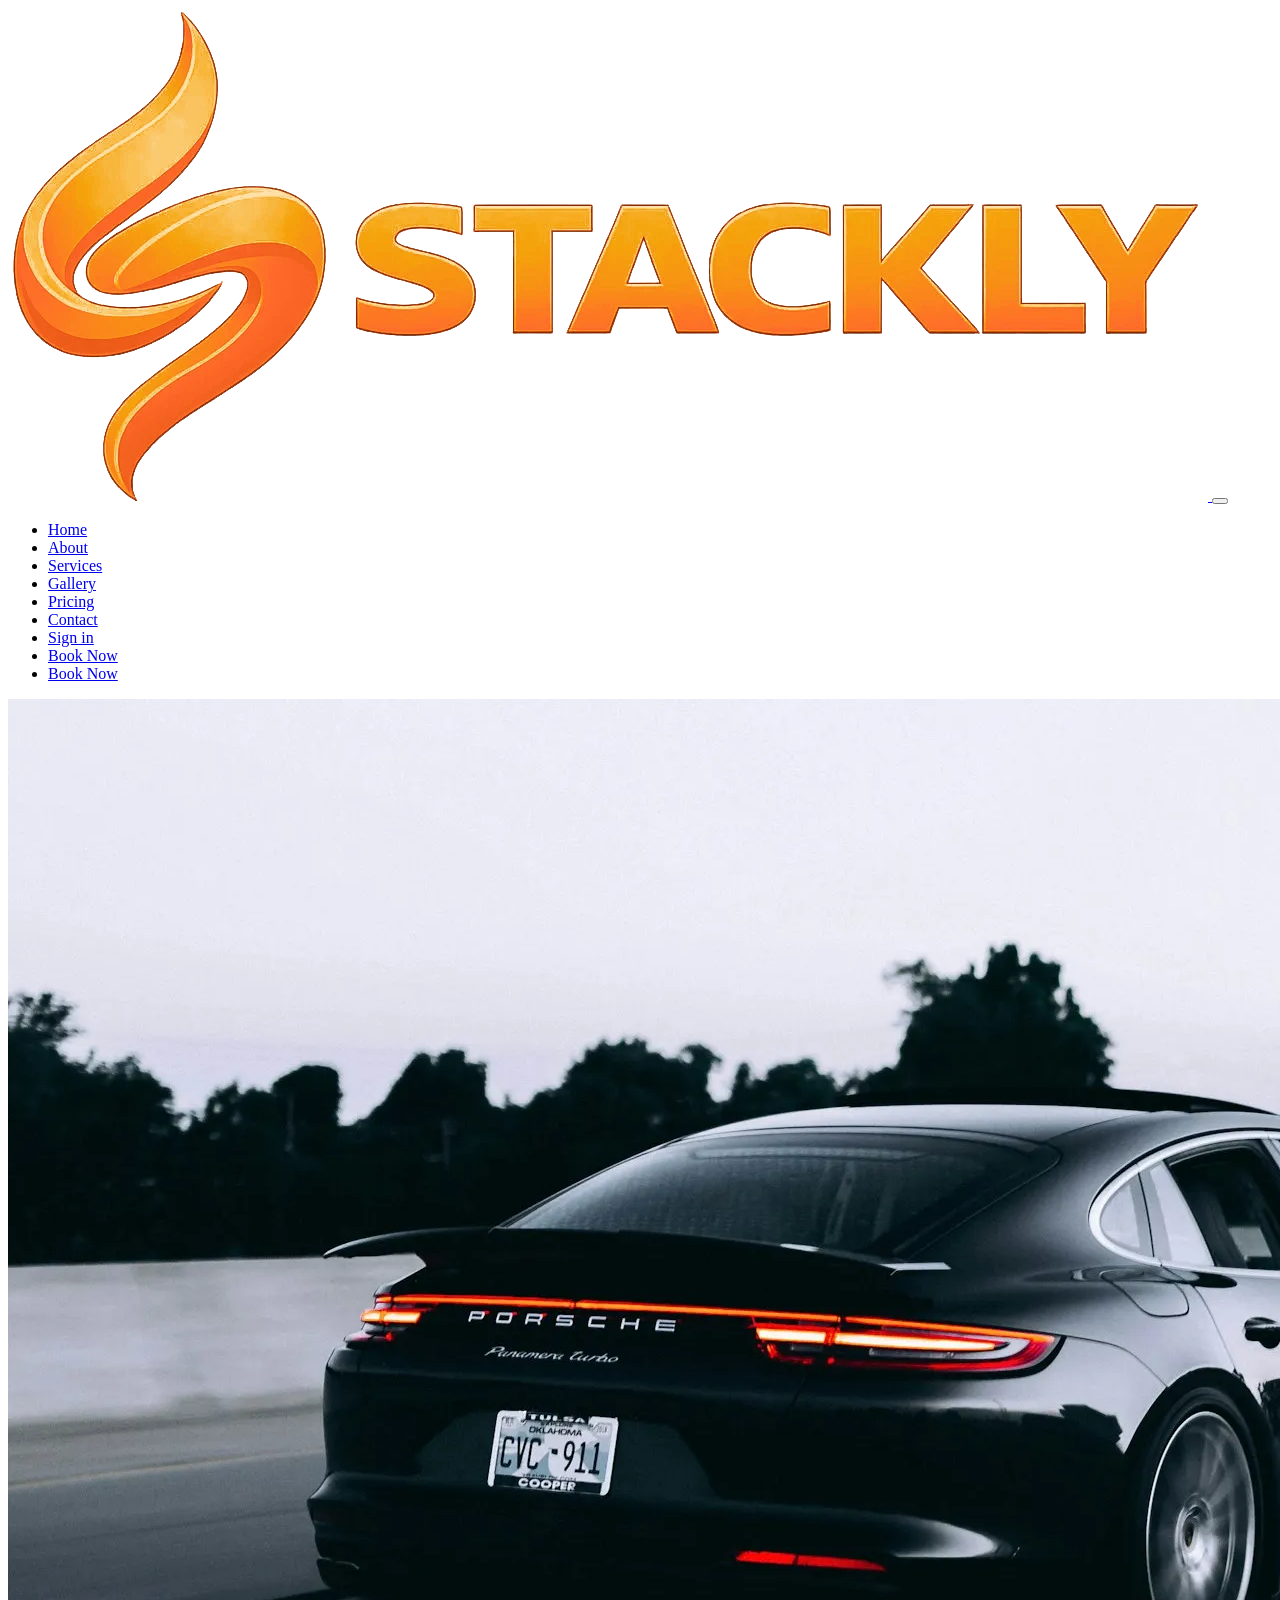
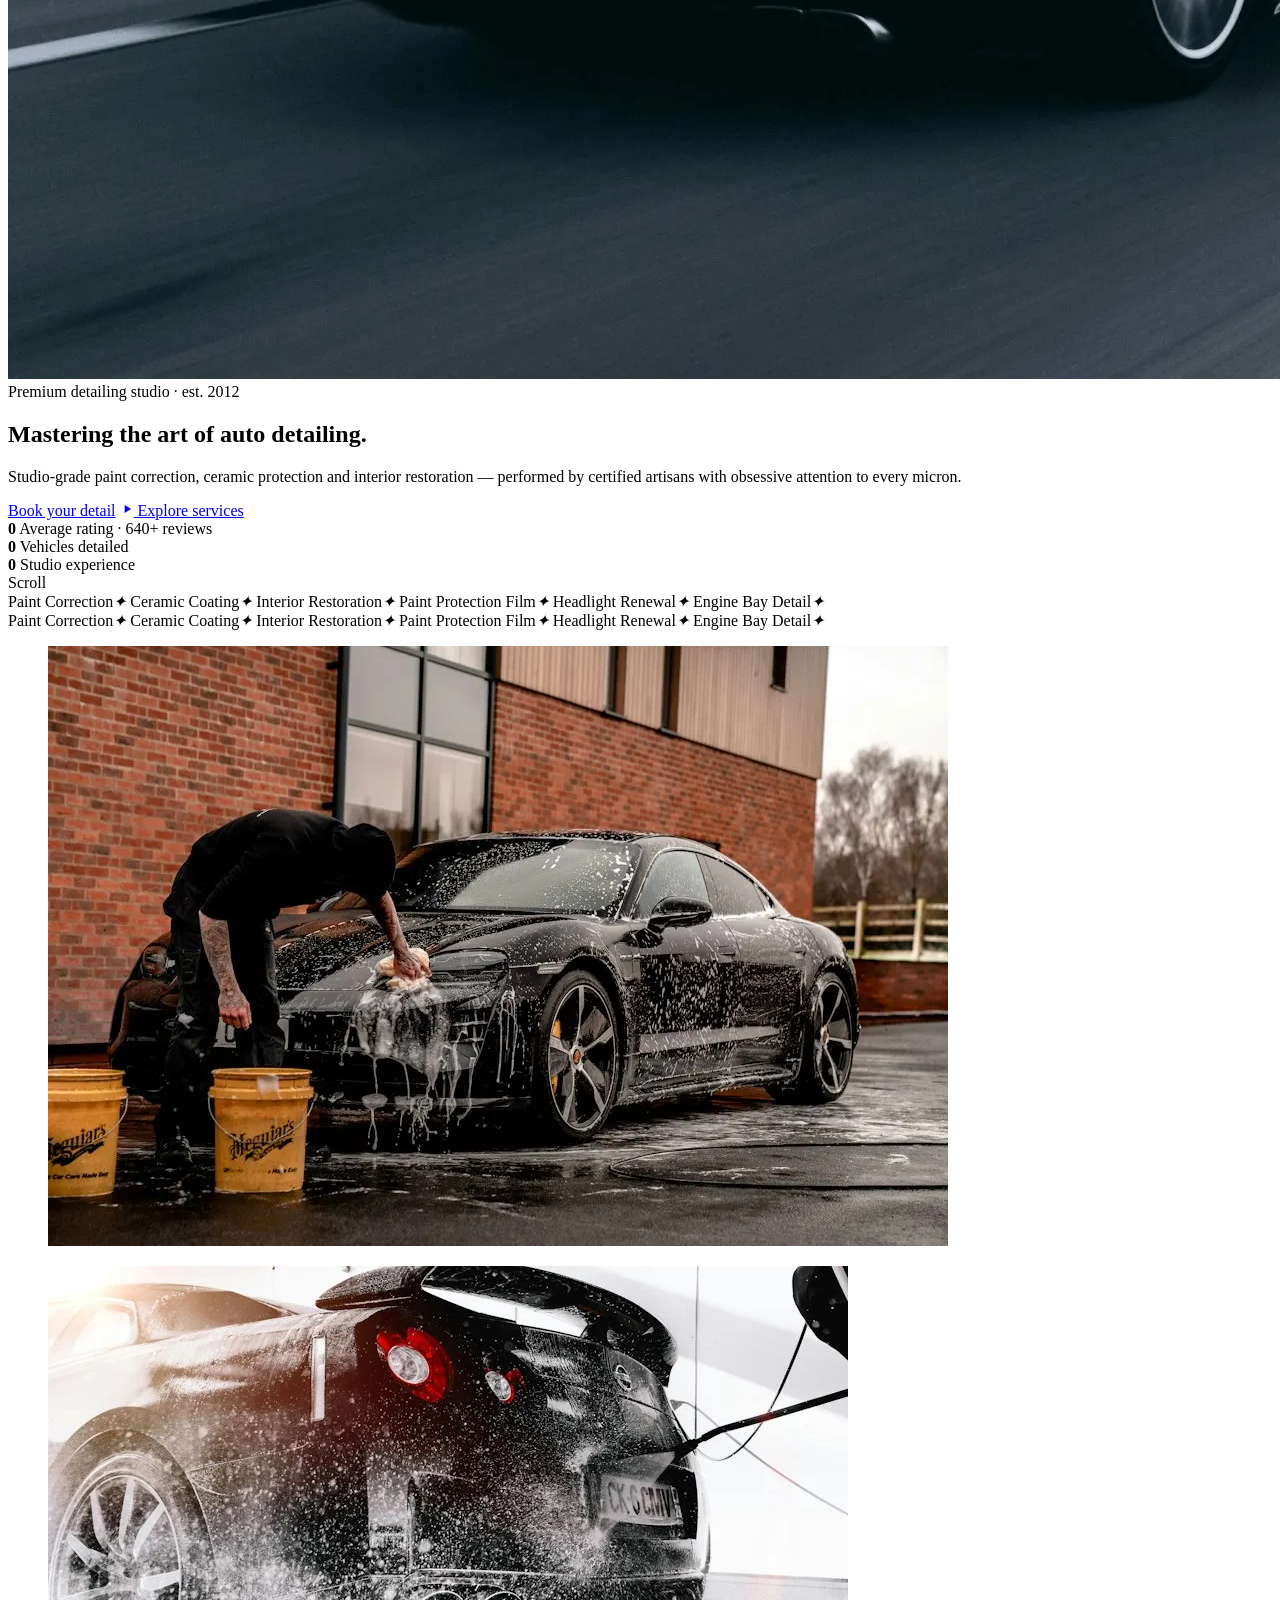
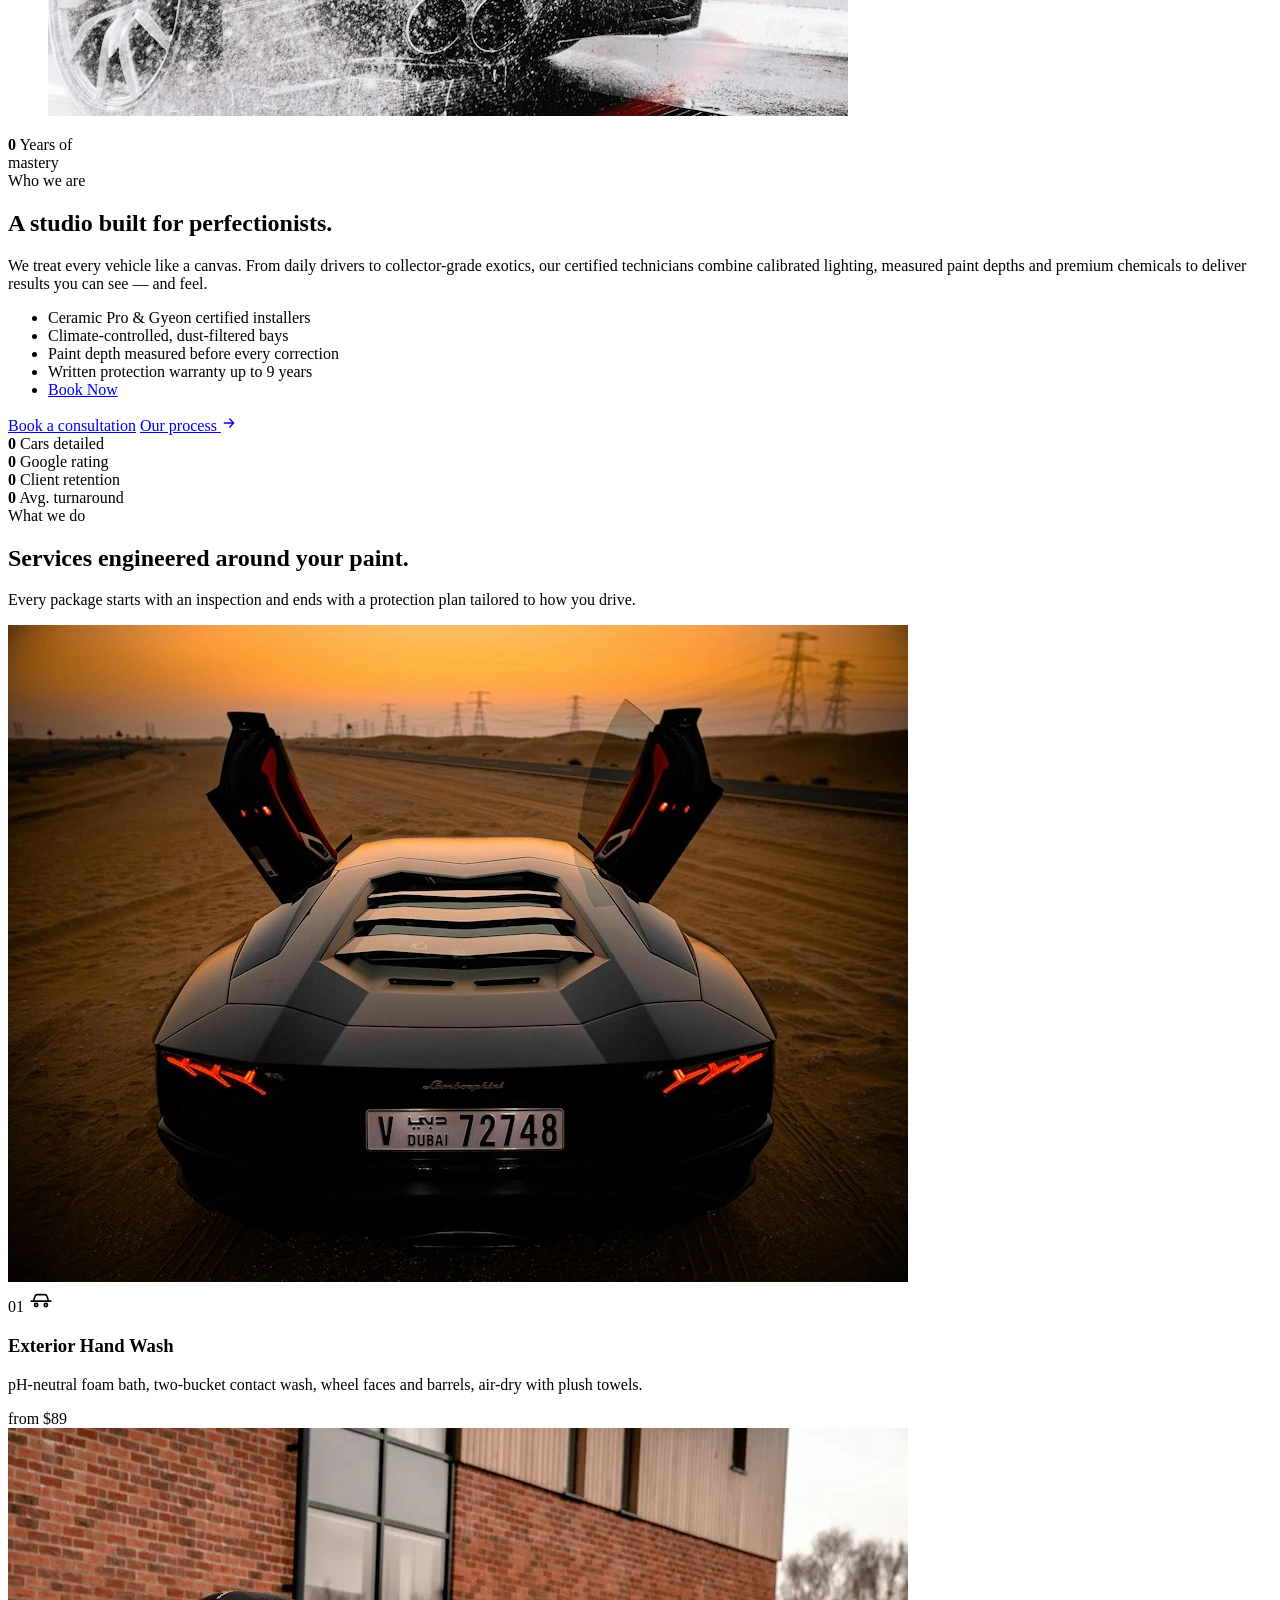
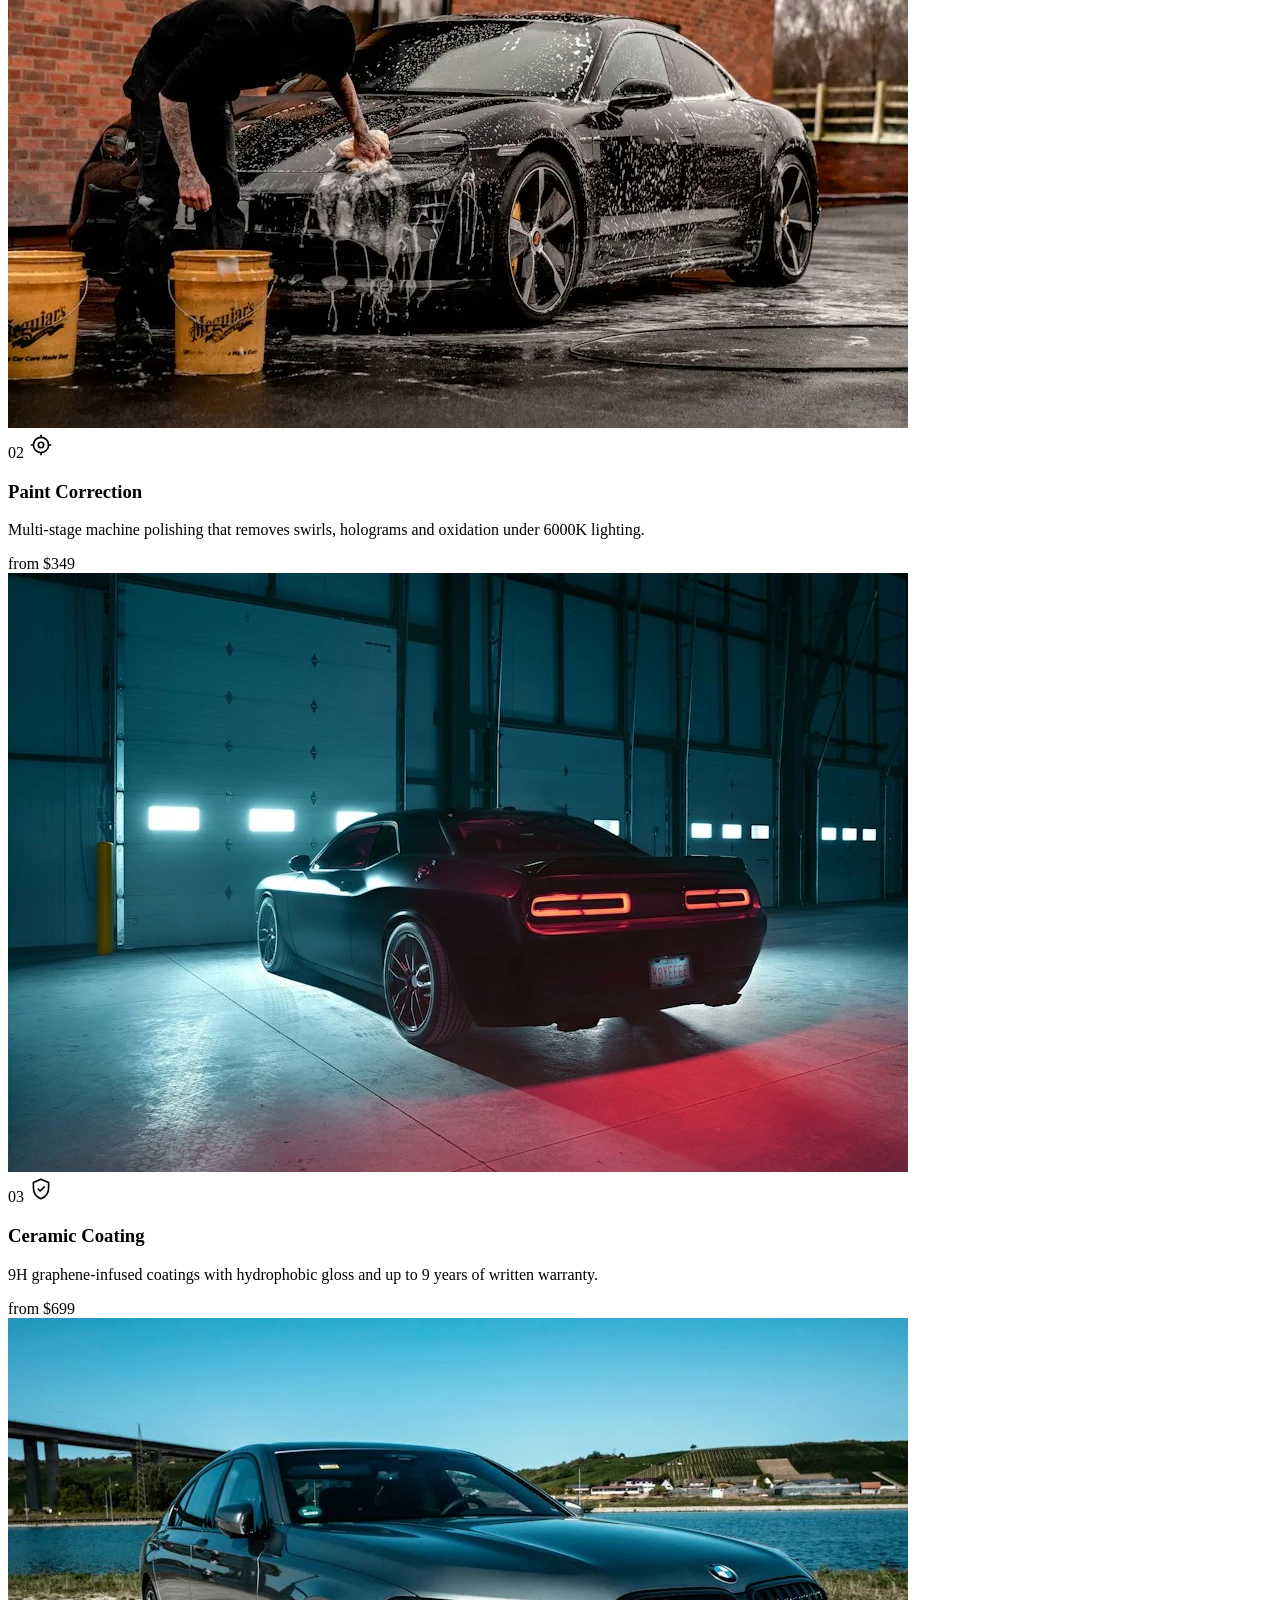
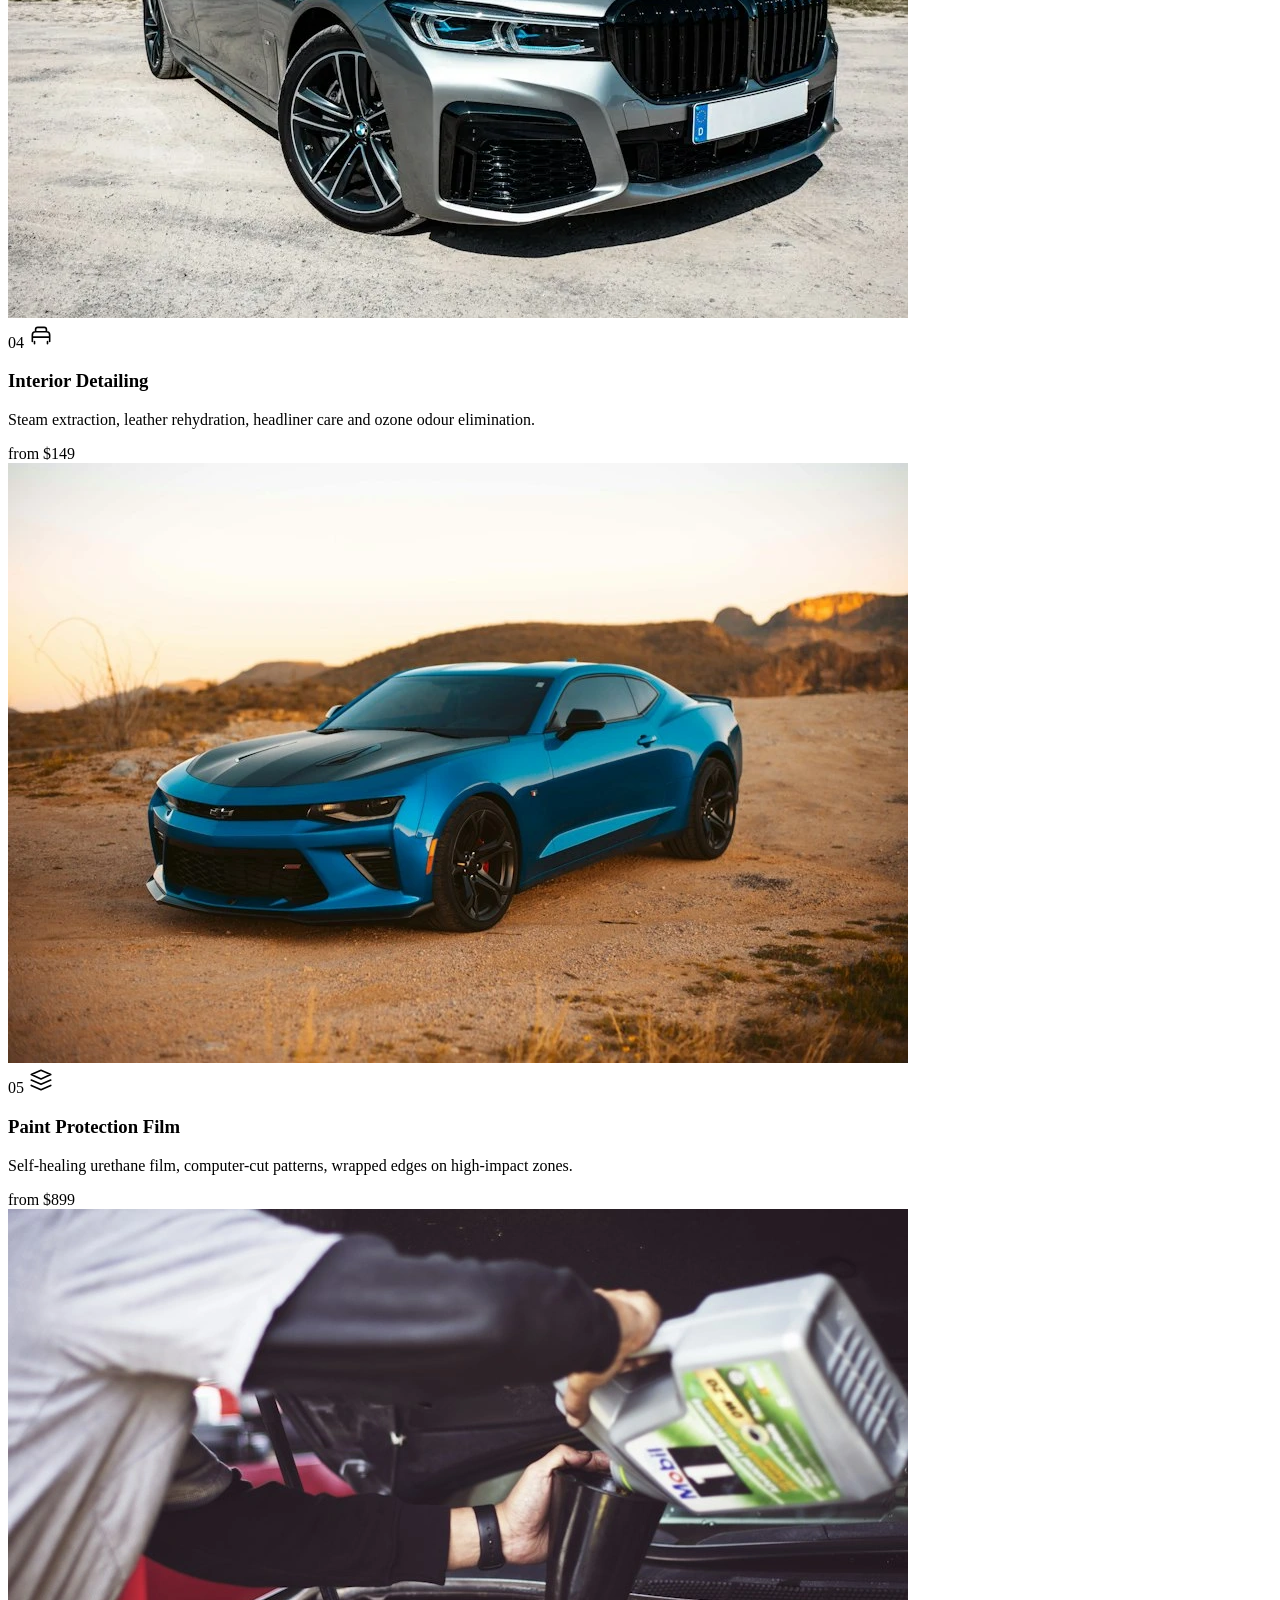
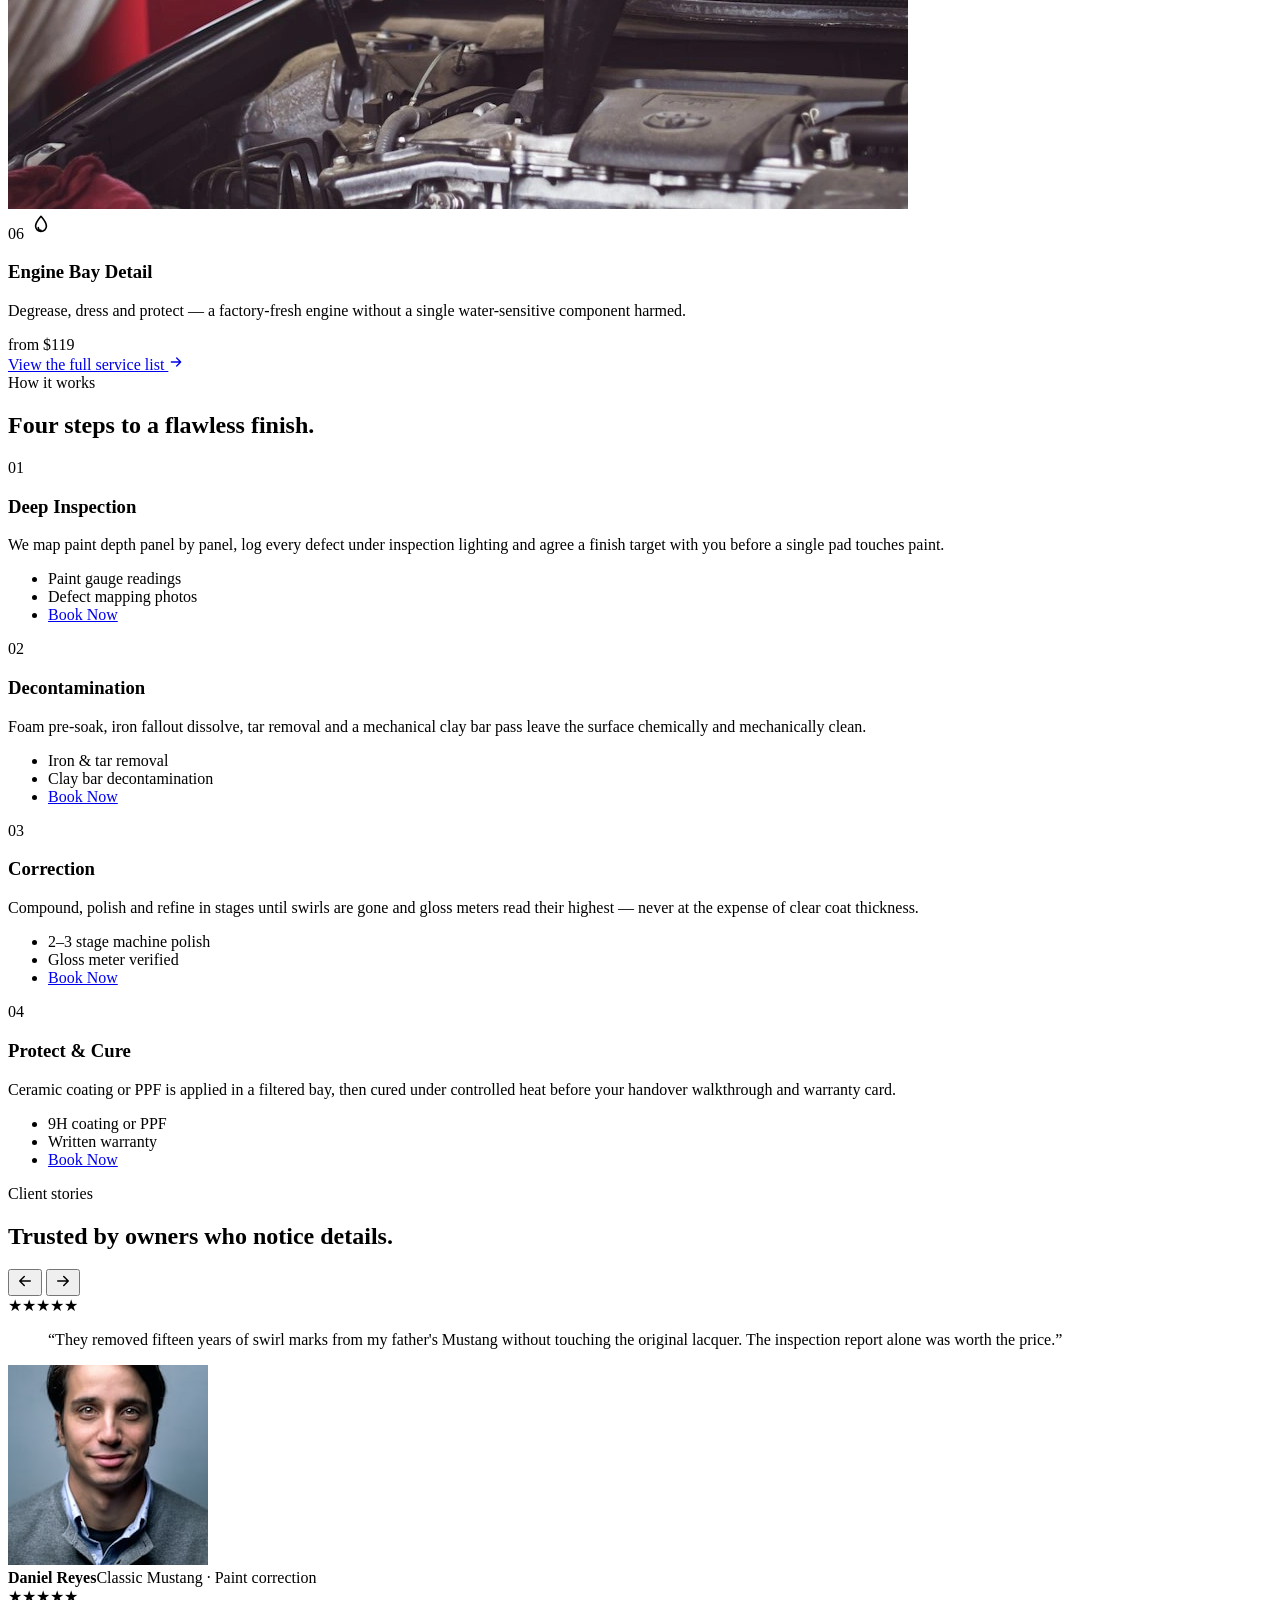
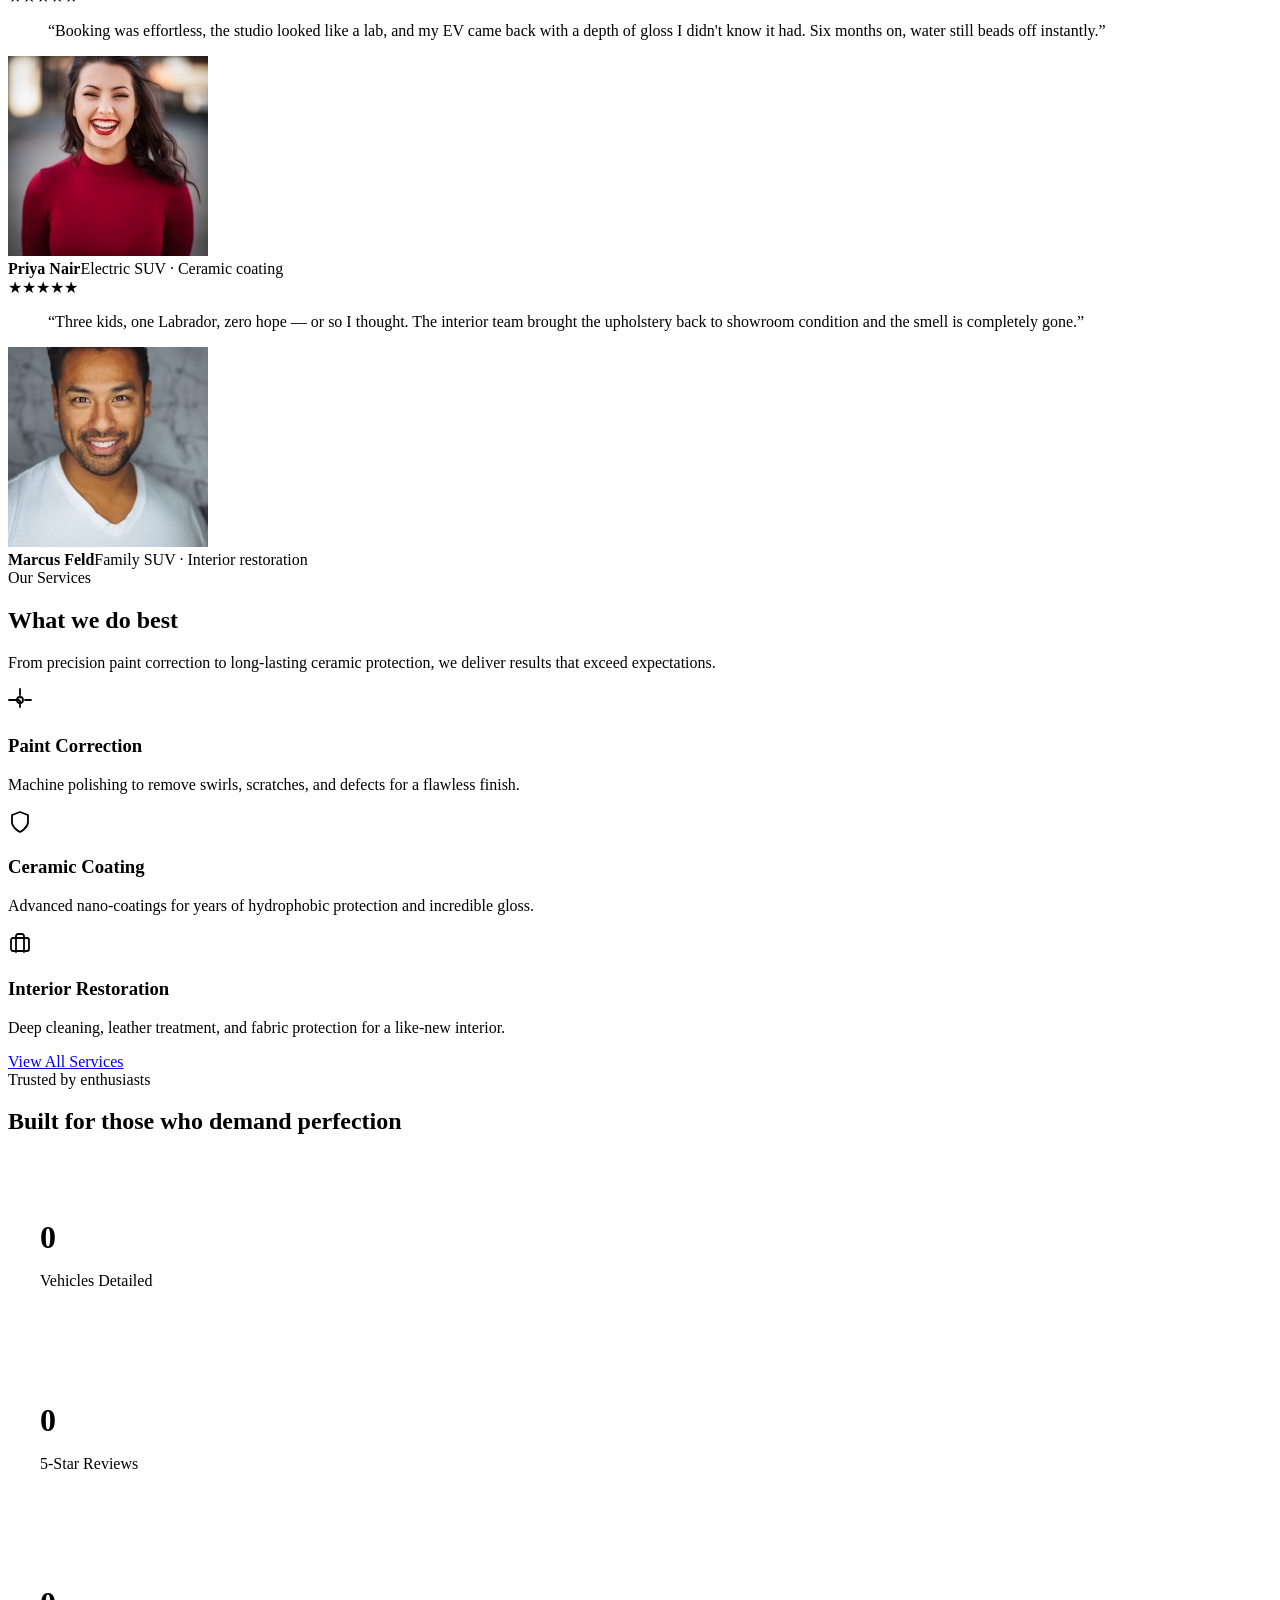
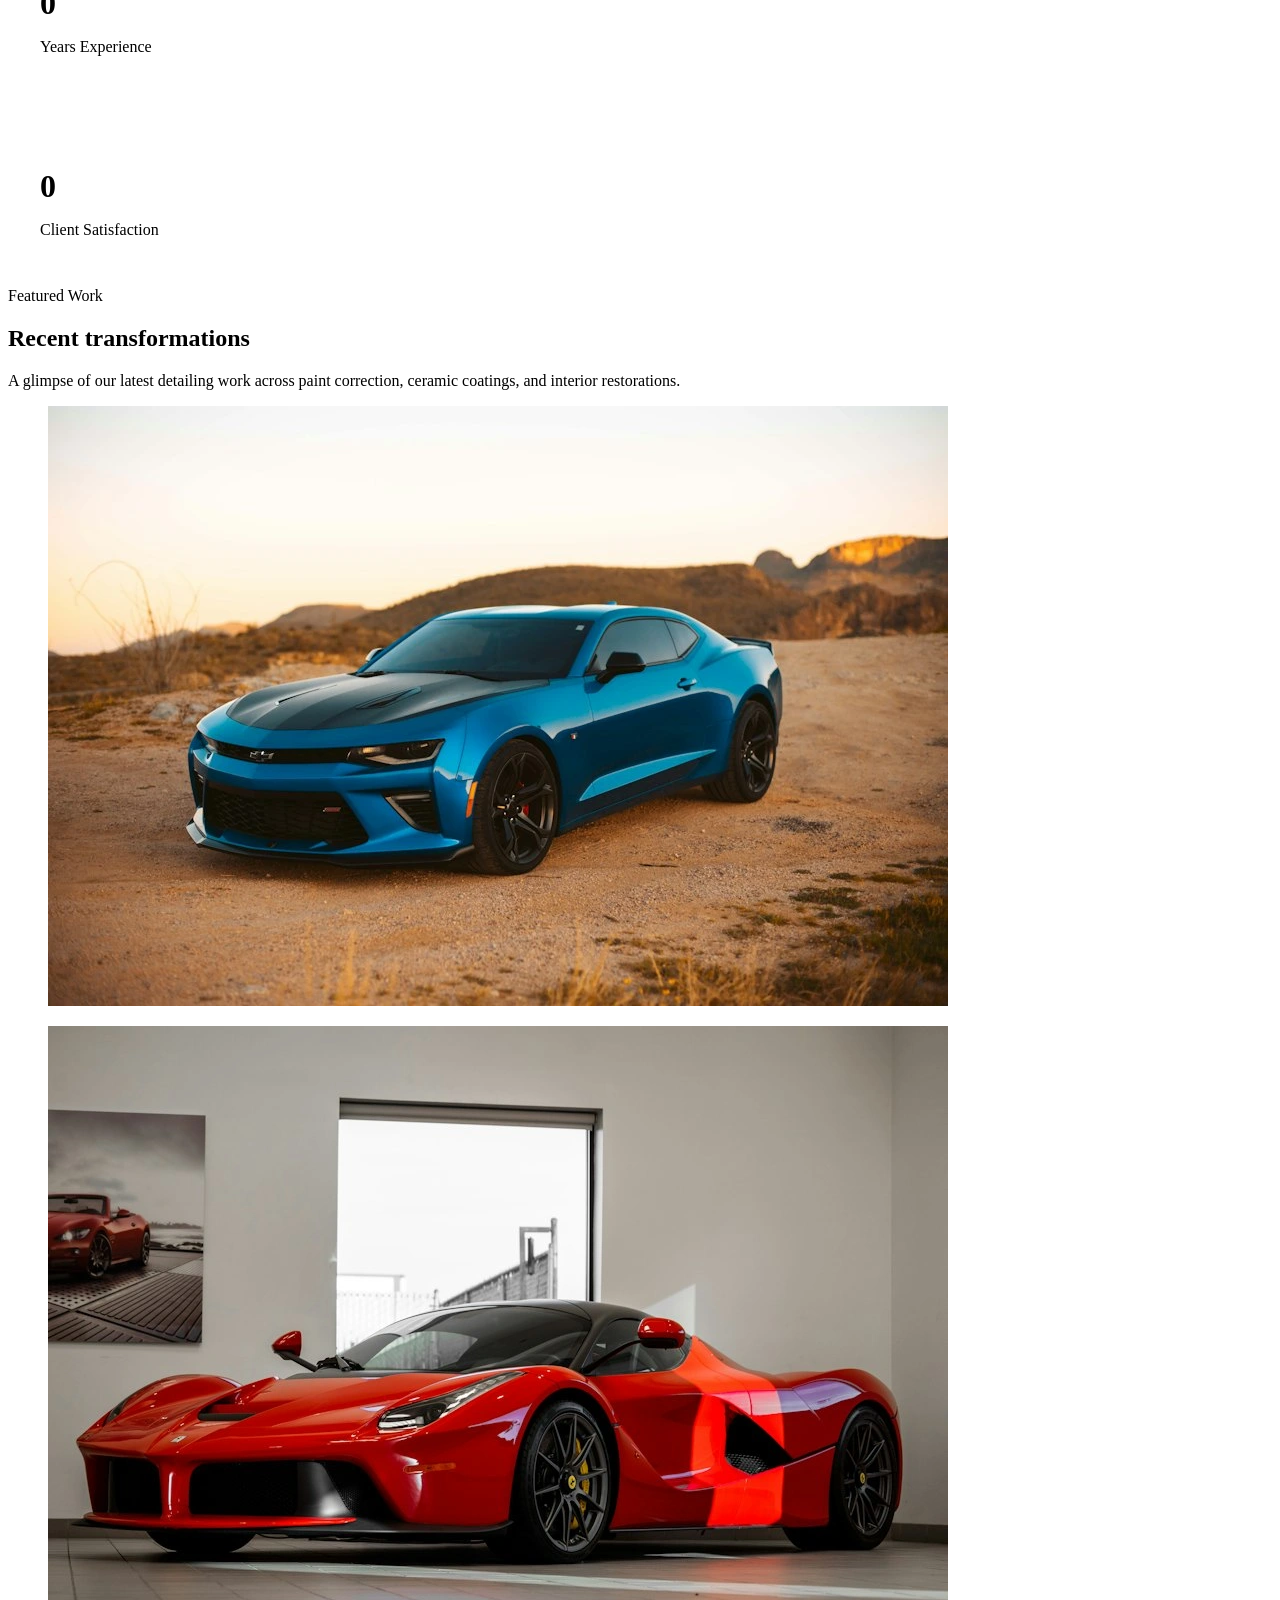
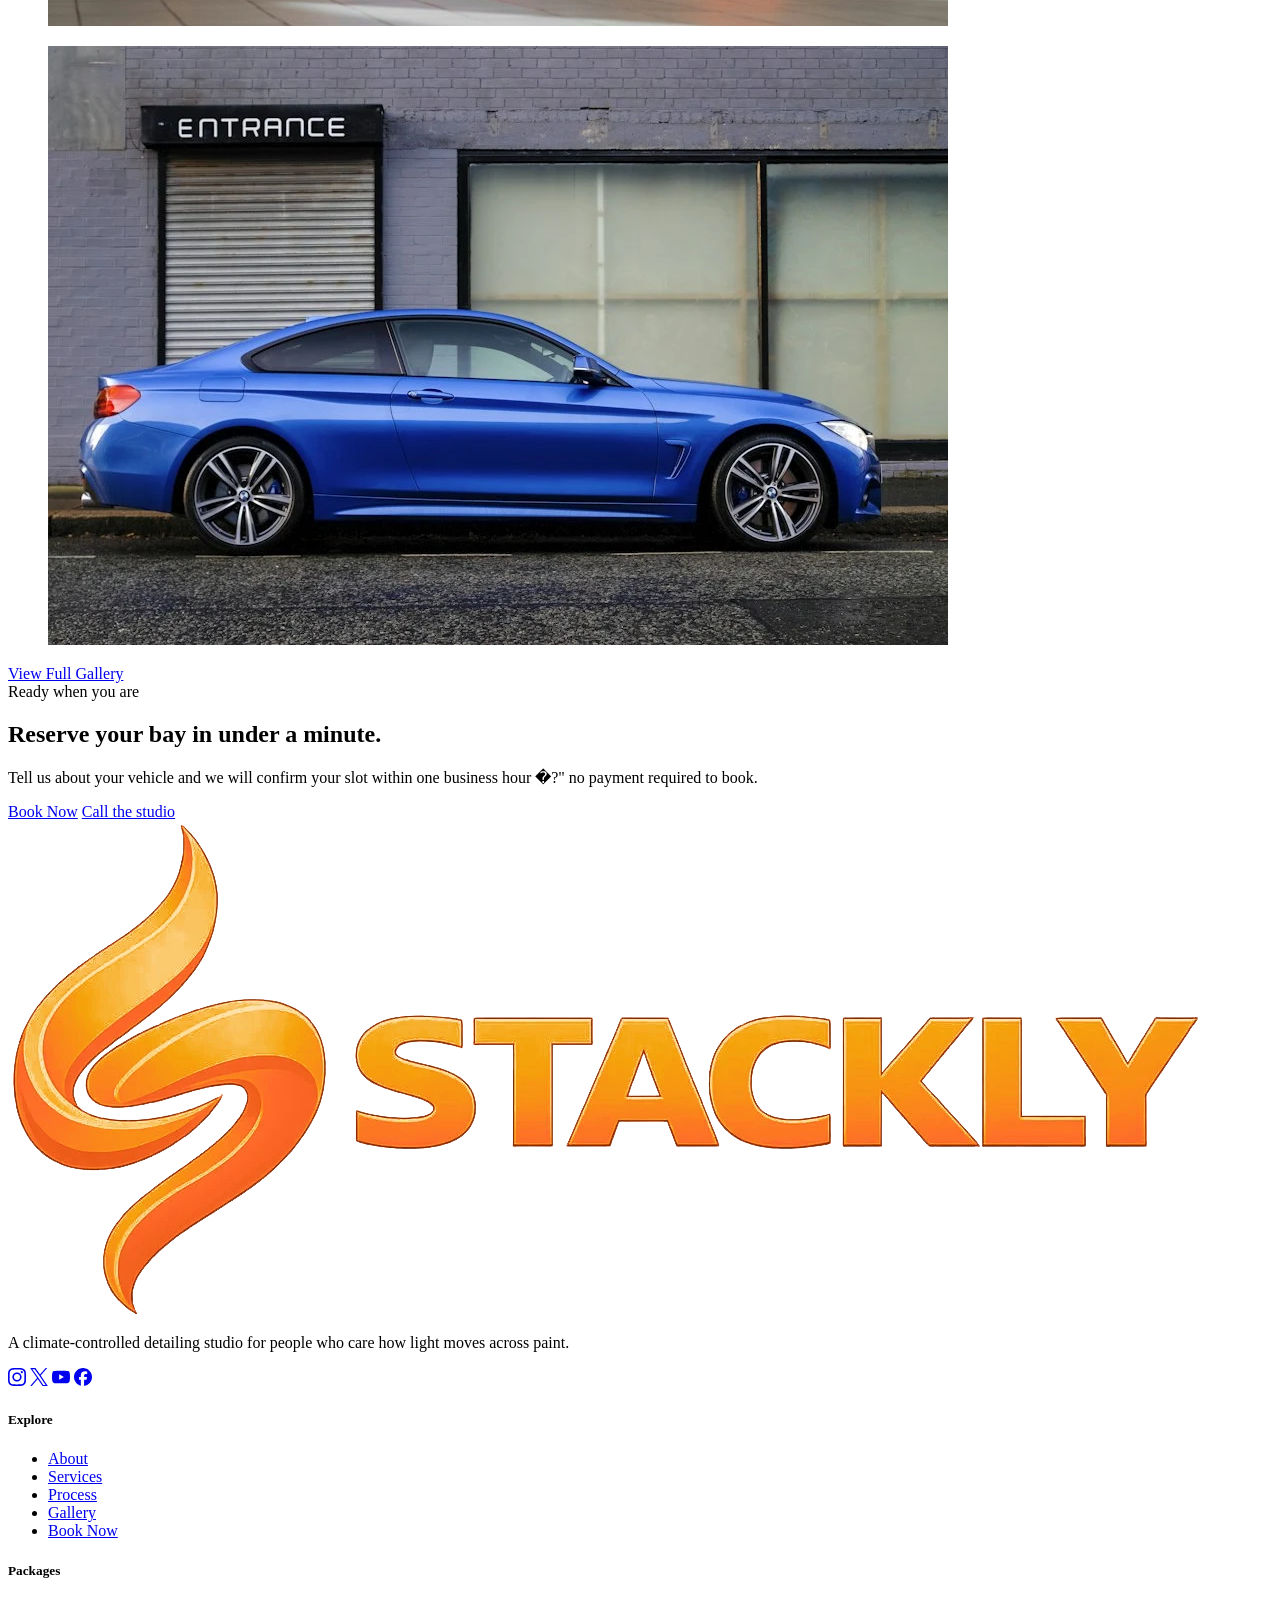
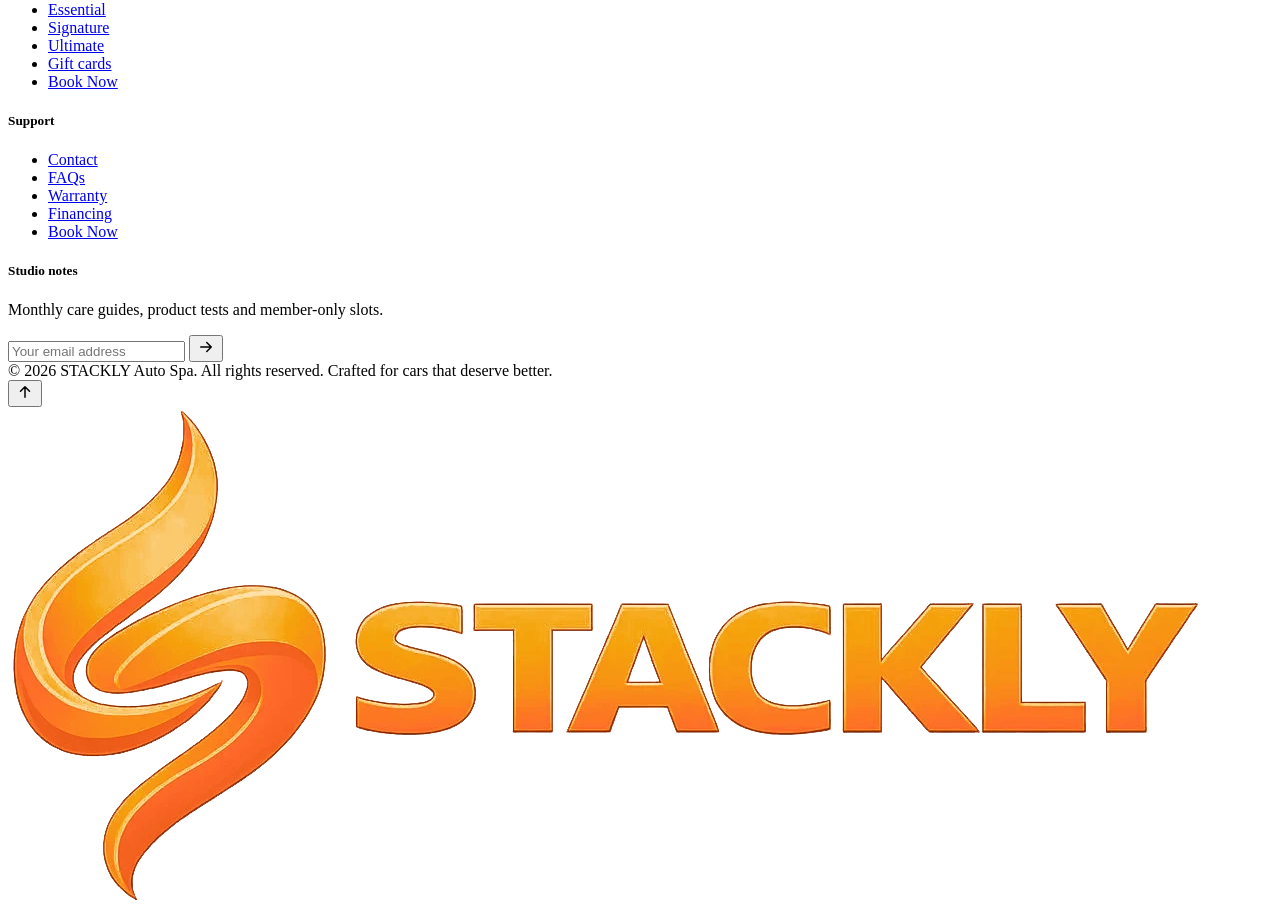
==== index.html @ d3ecf4b0 "Add files via upload" ====
<!DOCTYPE html>
<html lang="en">
<head>
	<meta charset="UTF-8">
	<meta name="viewport" content="width=device-width, initial-scale=1.0">
	<meta name="description" content="STACKLY Auto Spa — premium car detailing studio. Paint correction, ceramic coating, interior restoration and paint protection film.">
	<title>STACKLY Auto Spa — Premium Car Detailing Studio</title>
	<script>document.documentElement.classList.add('js','is-loading');setTimeout(function(){document.documentElement.classList.remove('is-loading');},2600);</script>
	<link rel="icon" href="data:image/svg+xml,%3Csvg xmlns='http://www.w3.org/2000/svg' viewBox='0 0 64 64'%3E%3Cdefs%3E%3ClinearGradient id='g' x1='0' y1='0' x2='1' y2='1'%3E%3Cstop offset='0' stop-color='%23f5a30a'/%3E%3Cstop offset='1' stop-color='%23ff6a2b'/%3E%3C/linearGradient%3E%3C/defs%3E%3Crect width='64' height='64' rx='14' fill='%2308090b'/%3E%3Ccircle cx='32' cy='32' r='16' fill='none' stroke='url(%23g)' stroke-width='6'/%3E%3C/svg%3E">
	<link rel="icon" href="images/logo.webp" type="image/webp">

	<link rel="stylesheet" href="css/vendor/bootstrap.min.css">
	<link rel="stylesheet" href="css/fonts.css">
	<link rel="stylesheet" href="css/style.css">
	<link rel="stylesheet" href="css/pages.css">
</head>
<body>

	<!-- ============ NAVBAR ============ -->
	<nav class="navbar navbar-expand-lg fixed-top" id="navbar" aria-label="Primary">
		<div class="container-fluid px-lg-5">
			<a class="navbar-brand" href="index.html">
				<img src="images/logo.webp" alt="STACKLY Auto Spa" class="brand-logo" width="1200" height="493">
			</a>

			

			<button class="navbar-toggler" type="button" data-bs-toggle="collapse" data-bs-target="#navMenu" aria-controls="navMenu" aria-expanded="false" aria-label="Toggle navigation">
				<span></span><span></span><span></span>
			</button>

			<div class="collapse navbar-collapse" id="navMenu">
				<ul class="navbar-nav ms-auto mb-2 mb-lg-0 align-items-lg-center">
					<li class="nav-item"><a class="nav-link active" aria-current="page" href="index.html">Home</a></li>
					<li class="nav-item"><a class="nav-link" href="about.html">About</a></li>
					<li class="nav-item"><a class="nav-link" href="services.html">Services</a></li>
					<li class="nav-item"><a class="nav-link" href="gallery.html">Gallery</a></li>
					<li class="nav-item"><a class="nav-link" href="pricing.html">Pricing</a></li>
					<li class="nav-item"><a class="nav-link" href="contact.html">Contact</a></li>
					<li class="nav-item"><a class="btn btn-ghost btn-sm px-4 ms-lg-1" href="login.html">Sign in</a></li>
					<li class="nav-item ms-lg-3">
						<a href="404.html" class="btn btn-accent btn-sm px-4 d-none d-lg-inline-flex" data-magnetic>Book Now</a>
					</li>
				<li class="nav-item d-lg-none mt-3"><a href="404.html" class="btn btn-accent btn-sm w-100">Book Now</a></li>
				</ul>
			</div>
		</div>
	</nav>

	<main>

		<!-- ============ HERO ============ -->
		<section class="hero" id="home">
			<div class="hero__bg">
				<img src="images/hero-home.webp" alt="Sports car detailed to a mirror finish" fetchpriority="high">
				<div class="hero__veil"></div>
				<div class="hero__grain"></div>
			</div>

			<div class="container h-100 position-relative">
				<div class="hero__content">
					<span class="eyebrow hero__eyebrow"><i></i>Premium detailing studio · est. 2012</span>

					<h1 class="hero__title">
						<span class="line"><span>Mastering</span></span>
						<span class="line"><span>the art of</span></span>
						<span class="line"><span class="stroke">auto detailing.</span></span>
					</h1>

					<p class="hero__lead">Studio-grade paint correction, ceramic protection and interior restoration — performed by certified artisans with obsessive attention to every micron.</p>

					<div class="hero__actions">
						<a href="contact.html" class="btn btn-accent btn-lg px-5" data-magnetic>Book your detail</a>
						<a href="services.html" class="btn btn-ghost btn-lg px-5">
							<span class="play"><svg viewBox="0 0 24 24" width="14" height="14" aria-hidden="true"><path d="M8 5v14l11-7z" fill="currentColor"/></svg></span>
							Explore services
						</a>
					</div>
				</div>
			</div>

			<div class="hero__footer">
				<div class="container-fluid px-lg-5 d-flex flex-wrap align-items-center justify-content-between gap-3">
					<div class="hero__stat">
						<strong data-count="4.9" data-decimals="1">0</strong>
						<span>Average rating · 640+ reviews</span>
					</div>
					<div class="hero__stat">
						<strong data-count="15320" data-suffix="+">0</strong>
						<span>Vehicles detailed</span>
					</div>
					<div class="hero__stat">
						<strong data-count="12" data-suffix=" yrs">0</strong>
						<span>Studio experience</span>
					</div>
					<div class="hero__scroll">
						<span>Scroll</span>
						<div class="hero__scroll-line"><i></i></div>
					</div>
				</div>
			</div>
		</section>

		<!-- ============ MARQUEE ============ -->
		<div class="marquee" aria-hidden="true">
			<div class="marquee__track">
				<div class="marquee__group">
					<span>Paint Correction</span><i>✦</i>
					<span>Ceramic Coating</span><i>✦</i>
					<span>Interior Restoration</span><i>✦</i>
					<span>Paint Protection Film</span><i>✦</i>
					<span>Headlight Renewal</span><i>✦</i>
					<span>Engine Bay Detail</span><i>✦</i>
				</div>
				<div class="marquee__group">
					<span>Paint Correction</span><i>✦</i>
					<span>Ceramic Coating</span><i>✦</i>
					<span>Interior Restoration</span><i>✦</i>
					<span>Paint Protection Film</span><i>✦</i>
					<span>Headlight Renewal</span><i>✦</i>
					<span>Engine Bay Detail</span><i>✦</i>
				</div>
			</div>
		</div>

		<!-- ============ ABOUT ============ -->
		<section class="section about" id="about">
			<div class="container">
				<div class="row g-5 align-items-center">
					<div class="col-lg-6">
						<div class="about__media">
							<figure class="about__img about__img--main" data-parallax="0.12">
								<img src="images/about-main.webp" alt="Technician machine-polishing a car panel" loading="lazy" decoding="async">
							</figure>
							<figure class="about__img about__img--sub" data-parallax="-0.1">
								<img src="images/about-sub.webp" alt="Vehicle covered in snow foam during a wash" loading="lazy" decoding="async">
							</figure>
							<div class="about__badge">
								<strong data-count="12" data-suffix="+">0</strong>
								<span>Years of<br>mastery</span>
							</div>
						</div>
					</div>

					<div class="col-lg-6">
						<span class="eyebrow" data-anim="fade-up">Who we are</span>
						<h2 class="section-title" data-split data-anim="fade-up">A studio built for perfectionists.</h2>
						<p class="section-text" data-anim="fade-up">We treat every vehicle like a canvas. From daily drivers to collector-grade exotics, our certified technicians combine calibrated lighting, measured paint depths and premium chemicals to deliver results you can see — and feel.</p>

						<ul class="check-list" data-anim="fade-up">
							<li>Ceramic Pro &amp; Gyeon certified installers</li>
							<li>Climate-controlled, dust-filtered bays</li>
							<li>Paint depth measured before every correction</li>
							<li>Written protection warranty up to 9 years</li>
						<li class="nav-item d-lg-none mt-3"><a href="404.html" class="btn btn-accent btn-sm w-100">Book Now</a></li>
				</ul>

						<div class="about__actions" data-anim="fade-up">
							<a href="contact.html" class="btn btn-accent px-5" data-magnetic>Book a consultation</a>
							<a href="#process" class="link-arrow">Our process
								<svg viewBox="0 0 24 24" width="16" height="16" aria-hidden="true"><path d="M5 12h14M13 6l6 6-6 6" stroke="currentColor" stroke-width="2" fill="none" stroke-linecap="round" stroke-linejoin="round"/></svg>
							</a>
						</div>
					</div>
				</div>

				<div class="stats-row" data-stagger>
					<div class="stat">
						<strong><span data-count="15320" data-suffix="+">0</span></strong>
						<span>Cars detailed</span>
					</div>
					<div class="stat">
						<strong><span data-count="4.9" data-decimals="1">0</span></strong>
						<span>Google rating</span>
					</div>
					<div class="stat">
						<strong><span data-count="98" data-suffix="%">0</span></strong>
						<span>Client retention</span>
					</div>
					<div class="stat">
						<strong><span data-count="24" data-suffix="h">0</span></strong>
						<span>Avg. turnaround</span>
					</div>
				</div>
			</div>
		</section>

		<!-- ============ SERVICES ============ -->
		<section class="section services" id="services">
			<div class="container">
				<div class="row align-items-end g-4 mb-5">
					<div class="col-lg-7">
						<span class="eyebrow" data-anim="fade-up">What we do</span>
						<h2 class="section-title" data-split data-anim="fade-up">Services engineered around your paint.</h2>
					</div>
					<div class="col-lg-5">
						<p class="section-text mb-0" data-anim="fade-up">Every package starts with an inspection and ends with a protection plan tailored to how you drive.</p>
					</div>
				</div>

				<div class="services__grid" data-stagger>
					<article class="service-card">
						<div class="service-card__bg">
							<img src="images/svc-wash.webp" alt="" loading="lazy" decoding="async">
						</div>
						<div class="service-card__body">
							<div class="service-card__top">
								<span class="service-card__num">01</span>
								<span class="service-card__icon">
									<svg viewBox="0 0 24 24" width="26" height="26" fill="none" stroke="currentColor" stroke-width="1.5" stroke-linecap="round" stroke-linejoin="round" aria-hidden="true"><path d="M3 14h18M5 14l1.5-4.5A2 2 0 0 1 8.4 8h7.2a2 2 0 0 1 1.9 1.5L19 14M6 17.5a1.5 1.5 0 1 0 3 0 1.5 1.5 0 0 0-3 0Zm9 0a1.5 1.5 0 1 0 3 0 1.5 1.5 0 0 0-3 0Z"/></svg>
								</span>
							</div>
							<h3>Exterior Hand Wash</h3>
							<p>pH-neutral foam bath, two-bucket contact wash, wheel faces and barrels, air-dry with plush towels.</p>
							<span class="service-card__price">from $89</span>
						</div>
					</article>

					<article class="service-card">
						<div class="service-card__bg">
							<img src="images/svc-correction.webp" alt="" loading="lazy" decoding="async">
						</div>
						<div class="service-card__body">
							<div class="service-card__top">
								<span class="service-card__num">02</span>
								<span class="service-card__icon">
									<svg viewBox="0 0 24 24" width="26" height="26" fill="none" stroke="currentColor" stroke-width="1.5" stroke-linecap="round" stroke-linejoin="round" aria-hidden="true"><circle cx="12" cy="12" r="7"/><circle cx="12" cy="12" r="2.5"/><path d="M12 3v2M12 19v2M3 12h2M19 12h2"/></svg>
								</span>
							</div>
							<h3>Paint Correction</h3>
							<p>Multi-stage machine polishing that removes swirls, holograms and oxidation under 6000K lighting.</p>
							<span class="service-card__price">from $349</span>
						</div>
					</article>

					<article class="service-card">
						<div class="service-card__bg">
							<img src="images/svc-ceramic.webp" alt="" loading="lazy" decoding="async">
						</div>
						<div class="service-card__body">
							<div class="service-card__top">
								<span class="service-card__num">03</span>
								<span class="service-card__icon">
									<svg viewBox="0 0 24 24" width="26" height="26" fill="none" stroke="currentColor" stroke-width="1.5" stroke-linecap="round" stroke-linejoin="round" aria-hidden="true"><path d="M12 3l7 3v5c0 4.5-3 8.3-7 10-4-1.7-7-5.5-7-10V6l7-3Z"/><path d="M9.5 12l1.8 1.8L15 10"/></svg>
								</span>
							</div>
							<h3>Ceramic Coating</h3>
							<p>9H graphene-infused coatings with hydrophobic gloss and up to 9 years of written warranty.</p>
							<span class="service-card__price">from $699</span>
						</div>
					</article>

					<article class="service-card">
						<div class="service-card__bg">
							<img src="images/svc-interior.webp" alt="" loading="lazy" decoding="async">
						</div>
						<div class="service-card__body">
							<div class="service-card__top">
								<span class="service-card__num">04</span>
								<span class="service-card__icon">
									<svg viewBox="0 0 24 24" width="26" height="26" fill="none" stroke="currentColor" stroke-width="1.5" stroke-linecap="round" stroke-linejoin="round" aria-hidden="true"><path d="M4 18v-6a3 3 0 0 1 3-3h10a3 3 0 0 1 3 3v6M4 14h16M7 9V7a2 2 0 0 1 2-2h6a2 2 0 0 1 2 2v2M6 18v2M18 18v2"/></svg>
								</span>
							</div>
							<h3>Interior Detailing</h3>
							<p>Steam extraction, leather rehydration, headliner care and ozone odour elimination.</p>
							<span class="service-card__price">from $149</span>
						</div>
					</article>

					<article class="service-card">
						<div class="service-card__bg">
							<img src="images/svc-ppf.webp" alt="" loading="lazy" decoding="async">
						</div>
						<div class="service-card__body">
							<div class="service-card__top">
								<span class="service-card__num">05</span>
								<span class="service-card__icon">
									<svg viewBox="0 0 24 24" width="26" height="26" fill="none" stroke="currentColor" stroke-width="1.5" stroke-linecap="round" stroke-linejoin="round" aria-hidden="true"><path d="M3 7l9-4 9 4-9 4-9-4Z"/><path d="M3 12l9 4 9-4M3 17l9 4 9-4"/></svg>
								</span>
							</div>
							<h3>Paint Protection Film</h3>
							<p>Self-healing urethane film, computer-cut patterns, wrapped edges on high-impact zones.</p>
							<span class="service-card__price">from $899</span>
						</div>
					</article>

					<article class="service-card">
						<div class="service-card__bg">
							<img src="images/svc-engine.webp" alt="" loading="lazy" decoding="async">
						</div>
						<div class="service-card__body">
							<div class="service-card__top">
								<span class="service-card__num">06</span>
								<span class="service-card__icon">
									<svg viewBox="0 0 24 24" width="26" height="26" fill="none" stroke="currentColor" stroke-width="1.5" stroke-linecap="round" stroke-linejoin="round" aria-hidden="true"><path d="M12 3c3 3.5 5 6.3 5 9a5 5 0 0 1-10 0c0-2.7 2-5.5 5-9Z"/><path d="M9.5 13.5a2.5 2.5 0 0 0 2.5 2.5"/></svg>
								</span>
							</div>
							<h3>Engine Bay Detail</h3>
							<p>Degrease, dress and protect — a factory-fresh engine without a single water-sensitive component harmed.</p>
							<span class="service-card__price">from $119</span>
						</div>
					</article>
				</div>

				<div class="mt-5" data-anim="fade-up">
					<a href="services.html" class="link-arrow">View the full service list
						<svg viewBox="0 0 24 24" width="16" height="16" aria-hidden="true"><path d="M5 12h14M13 6l6 6-6 6" stroke="currentColor" stroke-width="2" fill="none" stroke-linecap="round" stroke-linejoin="round"/></svg>
					</a>
				</div>
			</div>
		</section>

		<!-- ============ PROCESS ============ -->
		<section class="section process" id="process">
			<div class="process__head container">
				<span class="eyebrow" data-anim="fade-up">How it works</span>
				<h2 class="section-title" data-split data-anim="fade-up">Four steps to a flawless finish.</h2>
			</div>

			<div class="process__viewport">
				<div class="process__track">
					<article class="process-step">
						<span class="process-step__num">01</span>
						<h3>Deep Inspection</h3>
						<p>We map paint depth panel by panel, log every defect under inspection lighting and agree a finish target with you before a single pad touches paint.</p>
						<ul>
							<li>Paint gauge readings</li>
							<li>Defect mapping photos</li>
						<li class="nav-item d-lg-none mt-3"><a href="404.html" class="btn btn-accent btn-sm w-100">Book Now</a></li>
				</ul>
					</article>

					<article class="process-step">
						<span class="process-step__num">02</span>
						<h3>Decontamination</h3>
						<p>Foam pre-soak, iron fallout dissolve, tar removal and a mechanical clay bar pass leave the surface chemically and mechanically clean.</p>
						<ul>
							<li>Iron &amp; tar removal</li>
							<li>Clay bar decontamination</li>
						<li class="nav-item d-lg-none mt-3"><a href="404.html" class="btn btn-accent btn-sm w-100">Book Now</a></li>
				</ul>
					</article>

					<article class="process-step">
						<span class="process-step__num">03</span>
						<h3>Correction</h3>
						<p>Compound, polish and refine in stages until swirls are gone and gloss meters read their highest — never at the expense of clear coat thickness.</p>
						<ul>
							<li>2–3 stage machine polish</li>
							<li>Gloss meter verified</li>
						<li class="nav-item d-lg-none mt-3"><a href="404.html" class="btn btn-accent btn-sm w-100">Book Now</a></li>
				</ul>
					</article>

					<article class="process-step">
						<span class="process-step__num">04</span>
						<h3>Protect &amp; Cure</h3>
						<p>Ceramic coating or PPF is applied in a filtered bay, then cured under controlled heat before your handover walkthrough and warranty card.</p>
						<ul>
							<li>9H coating or PPF</li>
							<li>Written warranty</li>
						<li class="nav-item d-lg-none mt-3"><a href="404.html" class="btn btn-accent btn-sm w-100">Book Now</a></li>
				</ul>
					</article>
				</div>
			</div>
		</section>

		<!-- ============ TESTIMONIALS ============ -->
		<section class="section testimonials" id="testimonials">
			<div class="container">
				<div class="row g-5 align-items-center">
					<div class="col-lg-5">
						<span class="eyebrow" data-anim="fade-up">Client stories</span>
						<h2 class="section-title" data-split data-anim="fade-up">Trusted by owners who notice details.</h2>
						<div class="testimonials__nav" data-anim="fade-up">
							<button class="t-btn" id="tPrev" type="button" aria-label="Previous testimonial">
								<svg viewBox="0 0 24 24" width="18" height="18" fill="none" stroke="currentColor" stroke-width="2" stroke-linecap="round" stroke-linejoin="round" aria-hidden="true"><path d="M19 12H5M11 18l-6-6 6-6"/></svg>
							</button>
							<button class="t-btn" id="tNext" type="button" aria-label="Next testimonial">
								<svg viewBox="0 0 24 24" width="18" height="18" fill="none" stroke="currentColor" stroke-width="2" stroke-linecap="round" stroke-linejoin="round" aria-hidden="true"><path d="M5 12h14M13 6l6 6-6 6"/></svg>
							</button>
							<div class="testimonials__dots" id="tDots"></div>
						</div>
					</div>

					<div class="col-lg-7">
						<div class="t-slider" id="tSlider" data-anim="fade-up">
							<article class="t-card is-active">
								<div class="t-card__stars" role="img" aria-label="5 out of 5 stars">★★★★★</div>
								<blockquote>“They removed fifteen years of swirl marks from my father's Mustang without touching the original lacquer. The inspection report alone was worth the price.”</blockquote>
								<div class="t-card__author">
									<img src="images/avatar-1.webp" alt="Daniel Reyes" loading="lazy" decoding="async">
									<div><strong>Daniel Reyes</strong><span>Classic Mustang · Paint correction</span></div>
								</div>
							</article>

							<article class="t-card">
								<div class="t-card__stars" role="img" aria-label="5 out of 5 stars">★★★★★</div>
								<blockquote>“Booking was effortless, the studio looked like a lab, and my EV came back with a depth of gloss I didn't know it had. Six months on, water still beads off instantly.”</blockquote>
								<div class="t-card__author">
									<img src="images/avatar-2.webp" alt="Priya Nair" loading="lazy" decoding="async">
									<div><strong>Priya Nair</strong><span>Electric SUV · Ceramic coating</span></div>
								</div>
							</article>

							<article class="t-card">
								<div class="t-card__stars" role="img" aria-label="5 out of 5 stars">★★★★★</div>
								<blockquote>“Three kids, one Labrador, zero hope — or so I thought. The interior team brought the upholstery back to showroom condition and the smell is completely gone.”</blockquote>
								<div class="t-card__author">
									<img src="images/avatar-3.webp" alt="Marcus Feld" loading="lazy" decoding="async">
									<div><strong>Marcus Feld</strong><span>Family SUV · Interior restoration</span></div>
								</div>
							</article>
						</div>
					</div>
				</div>
			</div>
		</section>

		

	<!-- ============ SERVICES HIGHLIGHT ============ -->
<section class="section section--muted" id="services-highlight">
	<div class="container">
		<div class="text-center mb-5">
			<span class="eyebrow mx-auto" data-anim="fade-up">Our Services</span>
			<h2 class="section-title mx-auto" data-split data-anim="fade-up">What we do best</h2>
			<p class="section-text mx-auto" data-anim="fade-up">From precision paint correction to long-lasting ceramic protection, we deliver results that exceed expectations.</p>
		</div>
		<div class="row g-4" data-stagger>
			<div class="col-lg-4 col-md-6">
				<article class="value-card h-100">
					<div class="value-card__icon">
						<svg width="24" height="24" viewBox="0 0 24 24" fill="none" stroke="currentColor" stroke-width="1.8" stroke-linecap="round" stroke-linejoin="round">
							<circle cx="12" cy="12" r="3"></circle>
							<path d="M12 1v6m0 6v6m11-7h-6m-6 0H1"></path>
						</svg>
					</div>
					<h3>Paint Correction</h3>
					<p>Machine polishing to remove swirls, scratches, and defects for a flawless finish.</p>
				</article>
			</div>
			<div class="col-lg-4 col-md-6">
				<article class="value-card h-100">
					<div class="value-card__icon">
						<svg width="24" height="24" viewBox="0 0 24 24" fill="none" stroke="currentColor" stroke-width="1.8" stroke-linecap="round" stroke-linejoin="round">
							<path d="M12 22s8-4 8-10V5l-8-3-8 3v7c0 6 8 10 8 10z"></path>
						</svg>
					</div>
					<h3>Ceramic Coating</h3>
					<p>Advanced nano-coatings for years of hydrophobic protection and incredible gloss.</p>
				</article>
			</div>
			<div class="col-lg-4 col-md-6">
				<article class="value-card h-100">
					<div class="value-card__icon">
						<svg width="24" height="24" viewBox="0 0 24 24" fill="none" stroke="currentColor" stroke-width="1.8" stroke-linecap="round" stroke-linejoin="round">
							<rect x="3" y="7" width="18" height="13" rx="2" ry="2"></rect>
							<path d="M16 21V5a2 2 0 0 0-2-2h-4a2 2 0 0 0-2 2v16"></path>
						</svg>
					</div>
					<h3>Interior Restoration</h3>
					<p>Deep cleaning, leather treatment, and fabric protection for a like-new interior.</p>
				</article>
			</div>
		</div>
		<div class="text-center mt-5" data-anim="fade-up">
			<a href="services.html" class="btn btn-accent btn-lg px-5">View All Services</a>
		</div>
	</div>
</section>

<!-- ============ TRUSTED BY ============ -->
<section class="section section--dark" id="trusted">
	<div class="container">
		<div class="text-center mb-5">
			<span class="eyebrow mx-auto" data-anim="fade-up">Trusted by enthusiasts</span>
			<h2 class="section-title mx-auto" data-split data-anim="fade-up">Built for those who demand perfection</h2>
		</div>
		<div class="row g-4 text-center" data-stagger>
			<div class="col-md-3 col-6">
				<div class="value-card" style="padding:2rem;">
					<h3 style="font-size:2rem; margin-bottom:.5rem;" data-count="15320" data-suffix="+">0</h3>
					<p style="color:var(--muted);">Vehicles Detailed</p>
				</div>
			</div>
			<div class="col-md-3 col-6">
				<div class="value-card" style="padding:2rem;">
					<h3 style="font-size:2rem; margin-bottom:.5rem;" data-count="640" data-suffix="+">0</h3>
					<p style="color:var(--muted);">5-Star Reviews</p>
				</div>
			</div>
			<div class="col-md-3 col-6">
				<div class="value-card" style="padding:2rem;">
					<h3 style="font-size:2rem; margin-bottom:.5rem;" data-count="12" data-suffix="+">0</h3>
					<p style="color:var(--muted);">Years Experience</p>
				</div>
			</div>
			<div class="col-md-3 col-6">
				<div class="value-card" style="padding:2rem;">
					<h3 style="font-size:2rem; margin-bottom:.5rem;" data-count="98" data-suffix="%">0</h3>
					<p style="color:var(--muted);">Client Satisfaction</p>
				</div>
			</div>
		</div>
	</div>
</section>

<!-- ============ FEATURED WORK ============ -->
<section class="section" id="featured">
	<div class="container">
		<div class="text-center mb-5">
			<span class="eyebrow mx-auto" data-anim="fade-up">Featured Work</span>
			<h2 class="section-title mx-auto" data-split data-anim="fade-up">Recent transformations</h2>
			<p class="section-text mx-auto" data-anim="fade-up">A glimpse of our latest detailing work across paint correction, ceramic coatings, and interior restorations.</p>
		</div>
		<div class="row g-4" data-stagger>
			<div class="col-md-4">
				<figure class="about__img position-relative" style="border-radius:var(--radius); overflow:hidden;">
					<img src="images/gallery-1.webp" alt="Featured detail work" loading="lazy">
				</figure>
			</div>
			<div class="col-md-4">
				<figure class="about__img position-relative" style="border-radius:var(--radius); overflow:hidden;">
					<img src="images/gallery-2.webp" alt="Featured detail work" loading="lazy">
				</figure>
			</div>
			<div class="col-md-4">
				<figure class="about__img position-relative" style="border-radius:var(--radius); overflow:hidden;">
					<img src="images/gallery-3.webp" alt="Featured detail work" loading="lazy">
				</figure>
			</div>
		</div>
		<div class="text-center mt-5" data-anim="fade-up">
			<a href="gallery.html" class="btn btn-ghost btn-lg px-5">View Full Gallery</a>
		</div>
	</div>
</section>


<!-- ============ CTA ============ -->
<section class="cta-band" id="book">
	<div class="container">
		<div class="cta-band__inner">
			<div>
				<span class="eyebrow" data-anim="fade-up">Ready when you are</span>
				<h2 data-split data-anim="fade-up">Reserve your bay in under a minute.</h2>
				<p data-anim="fade-up">Tell us about your vehicle and we will confirm your slot within one business hour �?" no payment required to book.</p>
			</div>
			<div class="cta-band__actions" data-anim="fade-up">
				<a href="404.html" class="btn btn-accent btn-lg px-5" data-magnetic>Book Now</a>
				<a href="tel:+14085550142" class="btn btn-ghost btn-lg px-5">Call&nbsp;the&nbsp;studio</a>
			</div>
		</div>
	</div>
</section>

</main>

	<!-- ============ FOOTER ============ -->
	<footer class="footer">
		<div class="container">
			<div class="row g-4 footer__top">
				<div class="col-lg-3">
					<a class="navbar-brand footer__brand" href="index.html">
						<img src="images/logo.webp" alt="STACKLY Auto Spa" class="brand-logo" width="1200" height="493">
					</a>
					<p>A climate-controlled detailing studio for people who care how light moves across paint.</p>
					<div class="footer__social">
						<a href="404.html"aria-label="Instagram"><svg viewBox="0 0 24 24" width="18" height="18" fill="currentColor" aria-hidden="true"><path d="M7.0301.084c-1.2768.0602-2.1487.264-2.911.5634-.7888.3075-1.4575.72-2.1228 1.3877-.6652.6677-1.075 1.3368-1.3802 2.127-.2954.7638-.4956 1.6365-.552 2.914-.0564 1.2775-.0689 1.6882-.0626 4.947.0062 3.2586.0206 3.6671.0825 4.9473.061 1.2765.264 2.1482.5635 2.9107.308.7889.72 1.4573 1.388 2.1228.6679.6655 1.3365 1.0743 2.1285 1.38.7632.295 1.6361.4961 2.9134.552 1.2773.056 1.6884.069 4.9462.0627 3.2578-.0062 3.668-.0207 4.9478-.0814 1.28-.0607 2.147-.2652 2.9098-.5633.7889-.3086 1.4578-.72 2.1228-1.3881.665-.6682 1.0745-1.3378 1.3795-2.1284.2957-.7632.4966-1.636.552-2.9124.056-1.2809.0692-1.6898.063-4.948-.0063-3.2583-.021-3.6668-.0817-4.9465-.0607-1.2797-.264-2.1487-.5633-2.9117-.3084-.7889-.72-1.4568-1.3876-2.1228C21.2982 1.33 20.628.9208 19.8378.6165 19.074.321 18.2017.1197 16.9244.0645 15.6471.0093 15.236-.005 11.977.0014 8.718.0076 8.31.0215 7.0301.0839m.1402 21.6932c-1.17-.0509-1.8053-.2453-2.2287-.408-.5606-.216-.96-.4771-1.3819-.895-.422-.4178-.6811-.8186-.9-1.378-.1644-.4234-.3624-1.058-.4171-2.228-.0595-1.2645-.072-1.6442-.079-4.848-.007-3.2037.0053-3.583.0607-4.848.05-1.169.2456-1.805.408-2.2282.216-.5613.4762-.96.895-1.3816.4188-.4217.8184-.6814 1.3783-.9003.423-.1651 1.0575-.3614 2.227-.4171 1.2655-.06 1.6447-.072 4.848-.079 3.2033-.007 3.5835.005 4.8495.0608 1.169.0508 1.8053.2445 2.228.408.5608.216.96.4754 1.3816.895.4217.4194.6816.8176.9005 1.3787.1653.4217.3617 1.056.4169 2.2263.0602 1.2655.0739 1.645.0796 4.848.0058 3.203-.0055 3.5834-.061 4.848-.051 1.17-.245 1.8055-.408 2.2294-.216.5604-.4763.96-.8954 1.3814-.419.4215-.8181.6811-1.3783.9-.4224.1649-1.0577.3617-2.2262.4174-1.2656.0595-1.6448.072-4.8493.079-3.2045.007-3.5825-.006-4.848-.0608M16.953 5.5864A1.44 1.44 0 1 0 18.39 4.144a1.44 1.44 0 0 0-1.437 1.4424M5.8385 12.012c.0067 3.4032 2.7706 6.1557 6.173 6.1493 3.4026-.0065 6.157-2.7701 6.1506-6.1733-.0065-3.4032-2.771-6.1565-6.174-6.1498-3.403.0067-6.156 2.771-6.1496 6.1738M8 12.0077a4 4 0 1 1 4.008 3.9921A3.9996 3.9996 0 0 1 8 12.0077"/></svg></a>
						<a href="404.html"aria-label="Twitter / X"><svg viewBox="0 0 24 24" width="18" height="18" fill="currentColor" aria-hidden="true"><path d="M14.234 10.162 22.977 0h-2.072l-7.591 8.824L7.251 0H.258l9.168 13.343L.258 24H2.33l8.016-9.318L16.749 24h6.993zm-2.837 3.299-.929-1.329L3.076 1.56h3.182l5.965 8.532.929 1.329 7.754 11.09h-3.182z"/></svg></a>
						<a href="404.html"aria-label="YouTube"><svg viewBox="0 0 24 24" width="18" height="18" fill="currentColor" aria-hidden="true"><path d="M23.498 6.186a3.016 3.016 0 0 0-2.122-2.136C19.505 3.545 12 3.545 12 3.545s-7.505 0-9.377.505A3.017 3.017 0 0 0 .502 6.186C0 8.07 0 12 0 12s0 3.93.502 5.814a3.016 3.016 0 0 0 2.122 2.136c1.871.505 9.376.505 9.376.505s7.505 0 9.377-.505a3.015 3.015 0 0 0 2.122-2.136C24 15.93 24 12 24 12s0-3.93-.502-5.814zM9.545 15.568V8.432L15.818 12l-6.273 3.568z"/></svg></a>
						<a href="404.html"aria-label="Facebook"><svg viewBox="0 0 24 24" width="18" height="18" fill="currentColor" aria-hidden="true"><path d="M9.101 23.691v-7.98H6.627v-3.667h2.474v-1.58c0-4.085 1.848-5.978 5.858-5.978.401 0 .955.042 1.468.103a8.68 8.68 0 0 1 1.141.195v3.325a8.623 8.623 0 0 0-.653-.036 26.805 26.805 0 0 0-.733-.009c-.707 0-1.259.096-1.675.309a1.686 1.686 0 0 0-.679.622c-.258.42-.374.995-.374 1.752v1.297h3.919l-.386 2.103-.287 1.564h-3.246v8.245C19.396 23.238 24 18.179 24 12.044c0-6.627-5.373-12-12-12s-12 5.373-12 12c0 5.628 3.874 10.35 9.101 11.647Z"/></svg></a>
					</div>
				</div>

				<div class="col-6 col-lg-2">
					<h5>Explore</h5>
					<ul class="footer__links">
						<li><a href="about.html">About</a></li>
						<li><a href="services.html">Services</a></li>
						<li><a href="index.html#process">Process</a></li>
						<li><a href="gallery.html">Gallery</a></li>
					<li class="nav-item d-lg-none mt-3"><a href="404.html" class="btn btn-accent btn-sm w-100">Book Now</a></li>
				</ul>
				</div>

				<div class="col-6 col-lg-2">
					<h5>Packages</h5>
					<ul class="footer__links">
						<li><a href="pricing.html">Essential</a></li>
						<li><a href="pricing.html">Signature</a></li>
						<li><a href="pricing.html">Ultimate</a></li>
						<li><a href="contact.html">Gift cards</a></li>
					<li class="nav-item d-lg-none mt-3"><a href="404.html" class="btn btn-accent btn-sm w-100">Book Now</a></li>
				</ul>
				</div>

				<div class="col-6 col-lg-2">
					<h5>Support</h5>
					<ul class="footer__links">
						<li><a href="contact.html">Contact</a></li>
						<li><a href="contact.html">FAQs</a></li>
						<li><a href="services.html">Warranty</a></li>
						<li><a href="pricing.html">Financing</a></li>
					<li class="nav-item d-lg-none mt-3"><a href="404.html" class="btn btn-accent btn-sm w-100">Book Now</a></li>
				</ul>
				</div>

				<div class="col-lg-3">
					<h5>Studio notes</h5>
					<p class="footer__news-text">Monthly care guides, product tests and member-only slots.</p>
					<form class="footer__news" id="newsForm" novalidate>
						<input type="email" class="footer-news-input" placeholder="Your email address" aria-label="Email address" required pattern="^[A-Za-z0-9]+@[A-Za-z0-9]+(\.[A-Za-z0-9]+)+$" title="Please enter a valid email address using only letters, numbers, @, and ." inputmode="email" maxlength="100" spellcheck="false" oninput="validateEmailInput(this)" onkeypress="return /^[A-Za-z0-9@.]*$/.test(event.key)" onpaste="setTimeout(function(){ validateEmailInput(this.target||this); }, 0); return true">
						<button type="submit" aria-label="Subscribe">
							<svg viewBox="0 0 24 24" width="18" height="18" fill="none" stroke="currentColor" stroke-width="2" stroke-linecap="round" stroke-linejoin="round" aria-hidden="true"><path d="M5 12h14M13 6l6 6-6 6"/></svg>
						</button>
					</form>
					<small class="footer-news-error" style="display:none; color: #ff5c5c; font-size: 0.85rem; margin-top: 0.6rem;">Please enter a valid email address using only letters, numbers, @, and .</small>
					<small class="footer__news-msg" id="newsMsg"></small>
				</div>
			</div>

			<div class="footer__bottom">
				<span>© <span id="year">2026</span> STACKLY Auto Spa. All rights reserved.</span>
				<span>Crafted for cars that deserve better.</span>
			</div>
		</div>
	</footer>

	<button class="to-top" id="toTop" type="button" aria-label="Back to top">
		<svg viewBox="0 0 24 24" width="18" height="18" fill="none" stroke="currentColor" stroke-width="2" stroke-linecap="round" stroke-linejoin="round" aria-hidden="true"><path d="M12 19V5M6 11l6-6 6 6"/></svg>
	</button>

	<!-- ============ PAGE TRANSITION ============ -->
	<div class="page-transition" aria-hidden="true">
		<div class="page-transition__panel"></div>
		<div class="page-transition__panel"></div>
		<div class="page-transition__panel"></div>
		<div class="page-transition__panel"></div>
		<div class="page-transition__mark"><img src="images/logo.webp" alt="" class="brand-logo"></div>
	</div>

	<script src="js/vendor/bootstrap.bundle.min.js"></script>
	<script src="js/vendor/gsap.min.js"></script>
	<script src="js/vendor/ScrollTrigger.min.js"></script>
	<script src="js/main.js"></script>
</body>
</html>
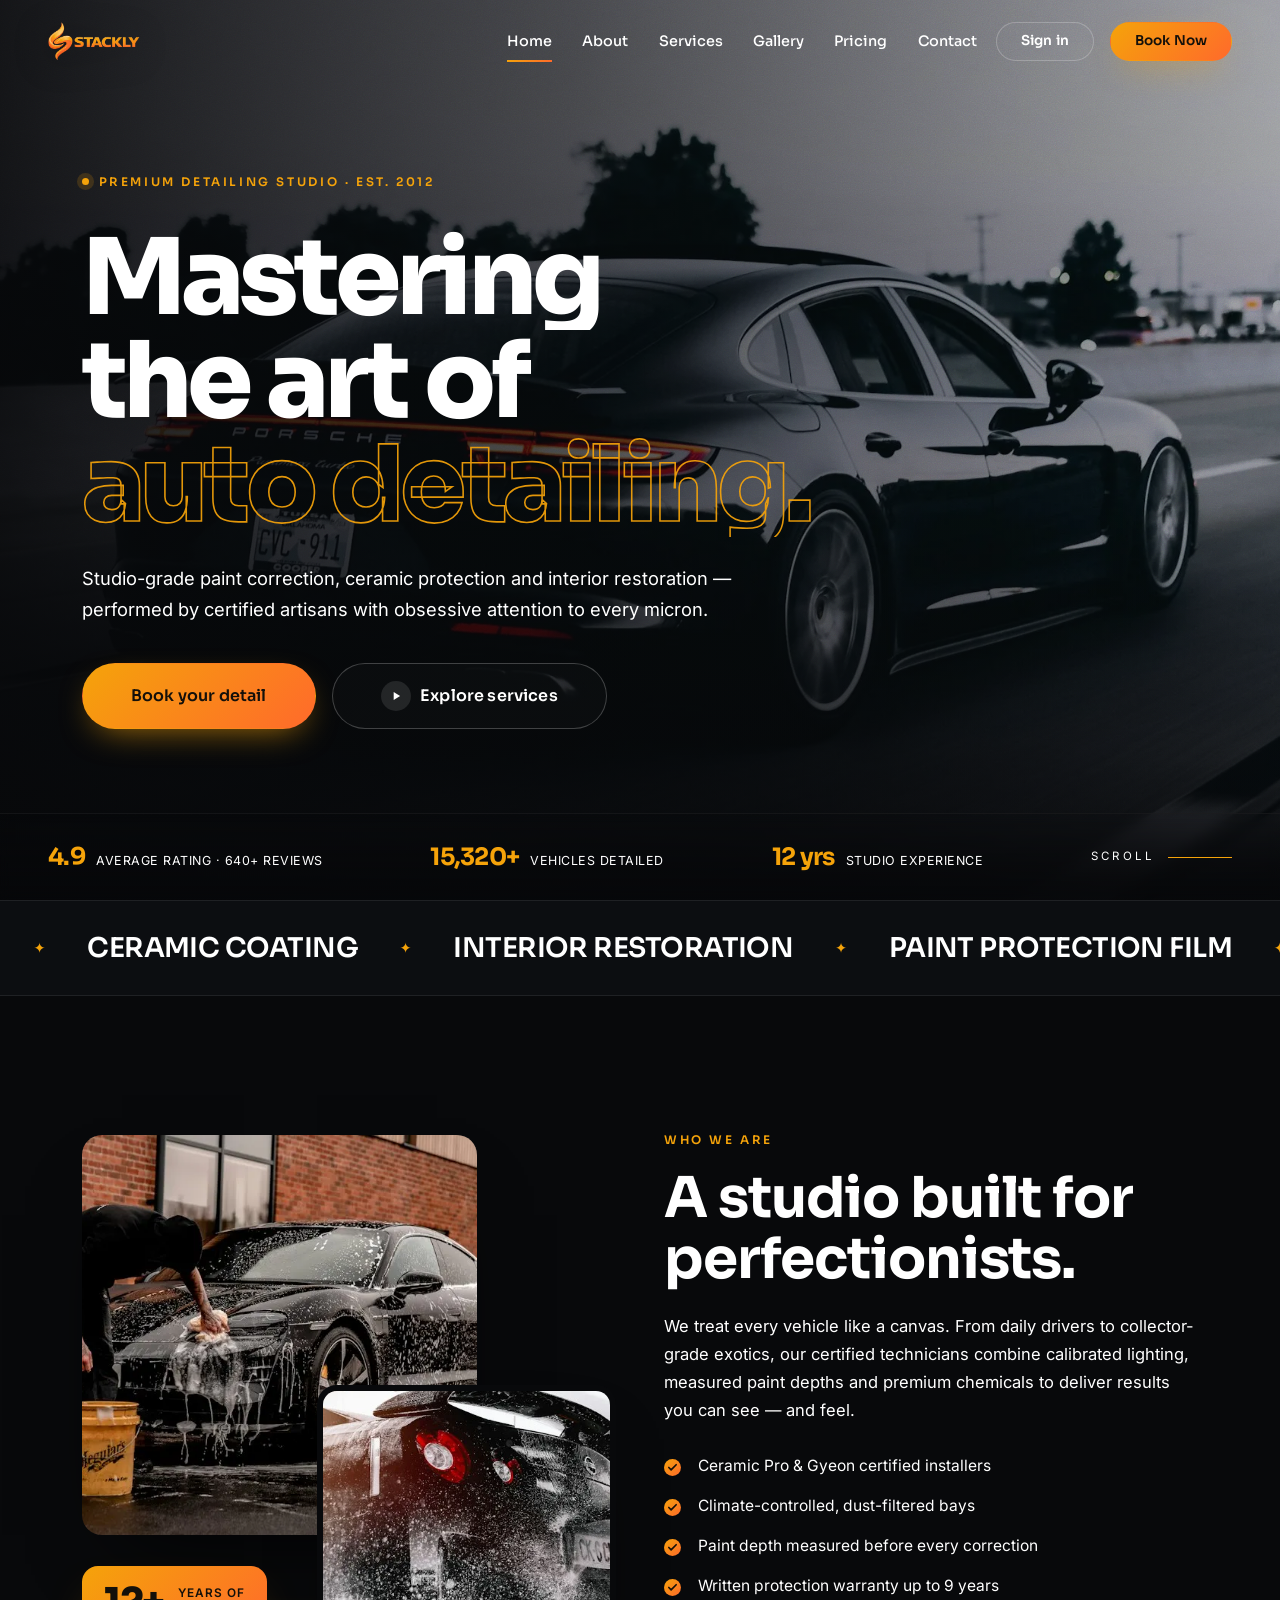
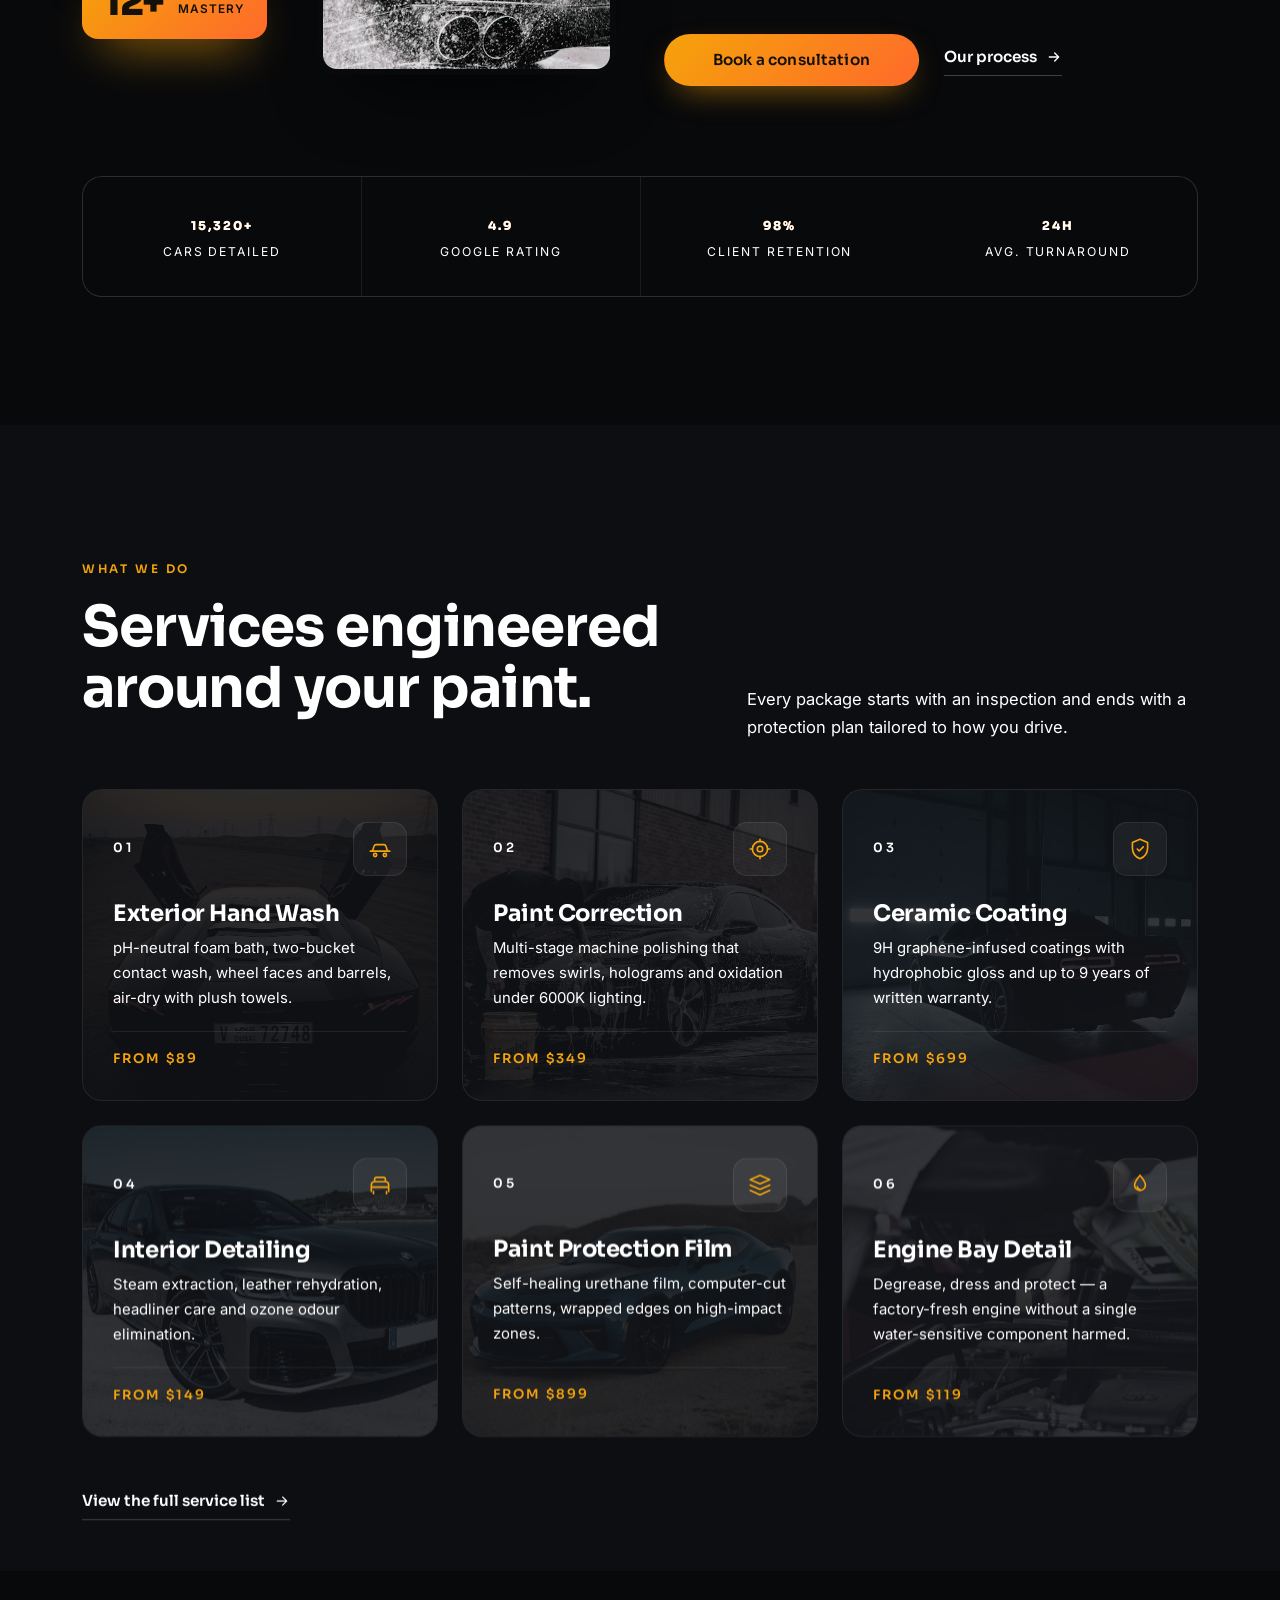
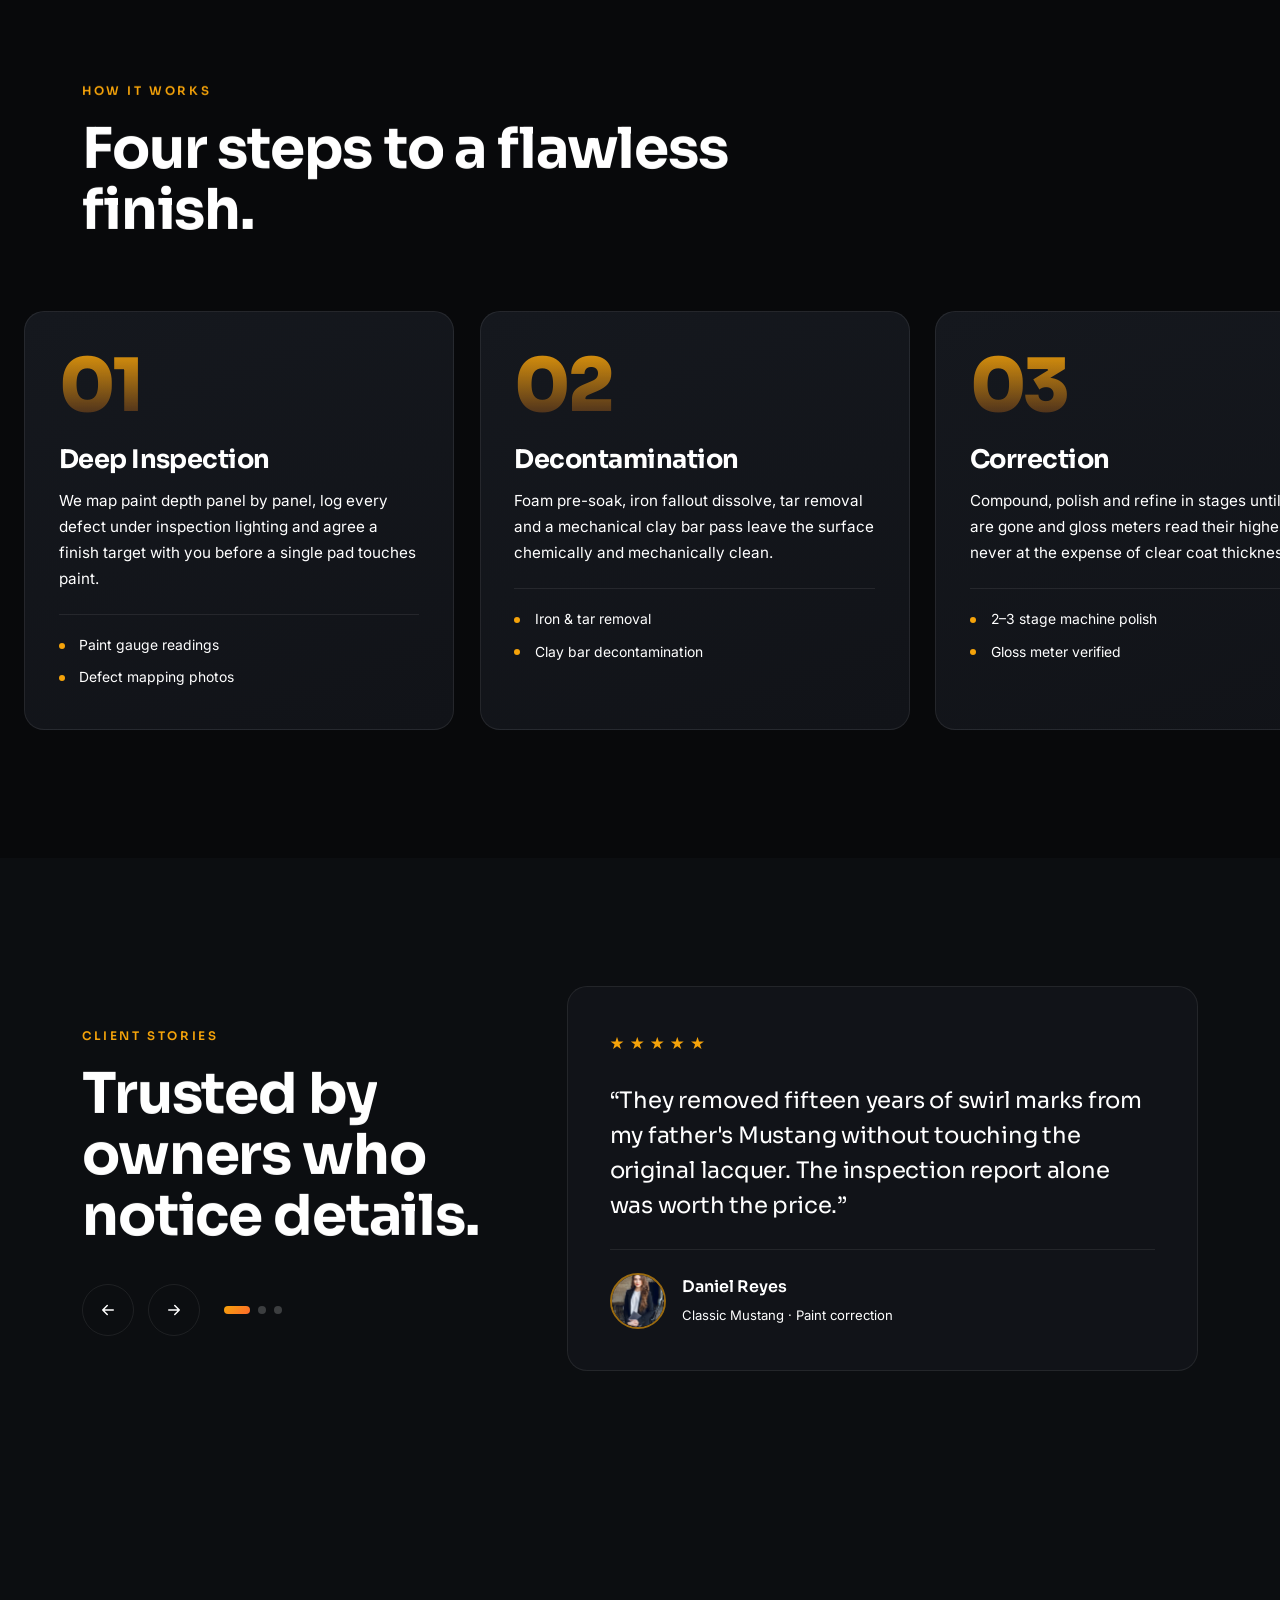
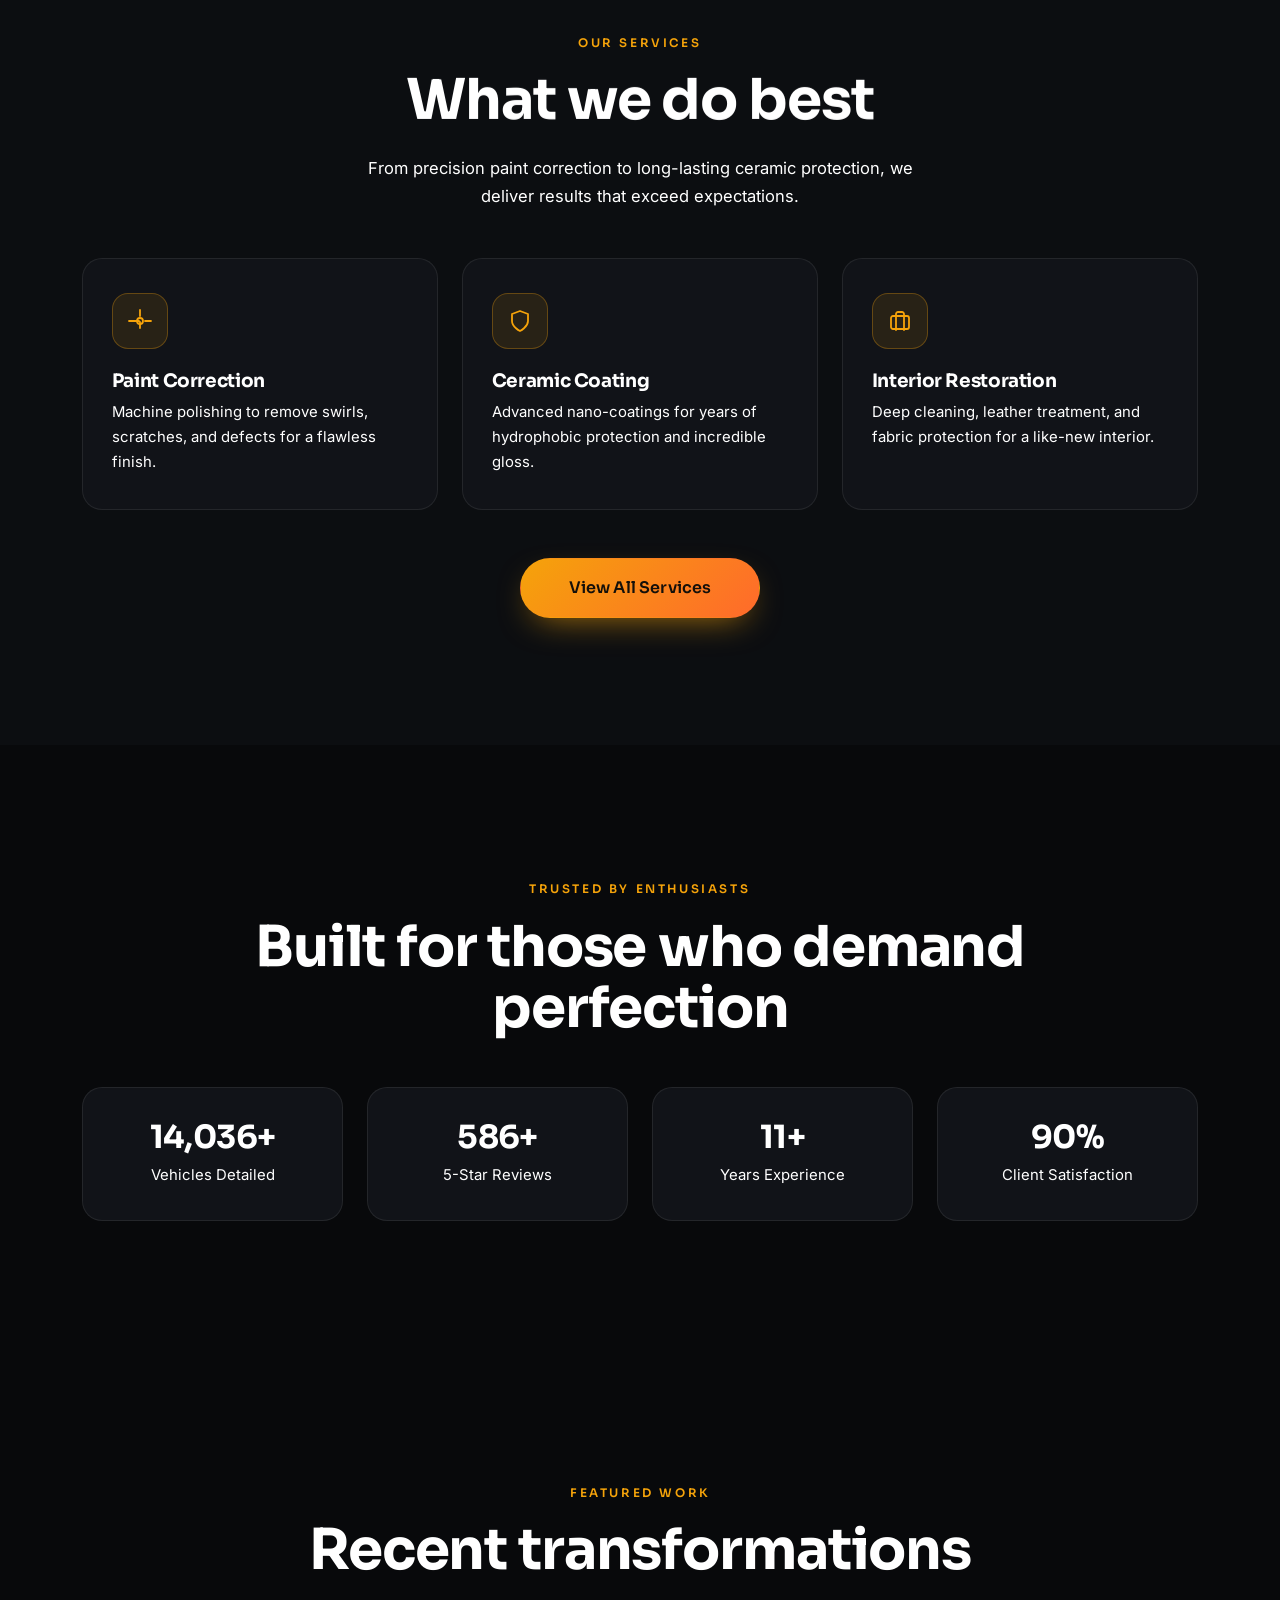
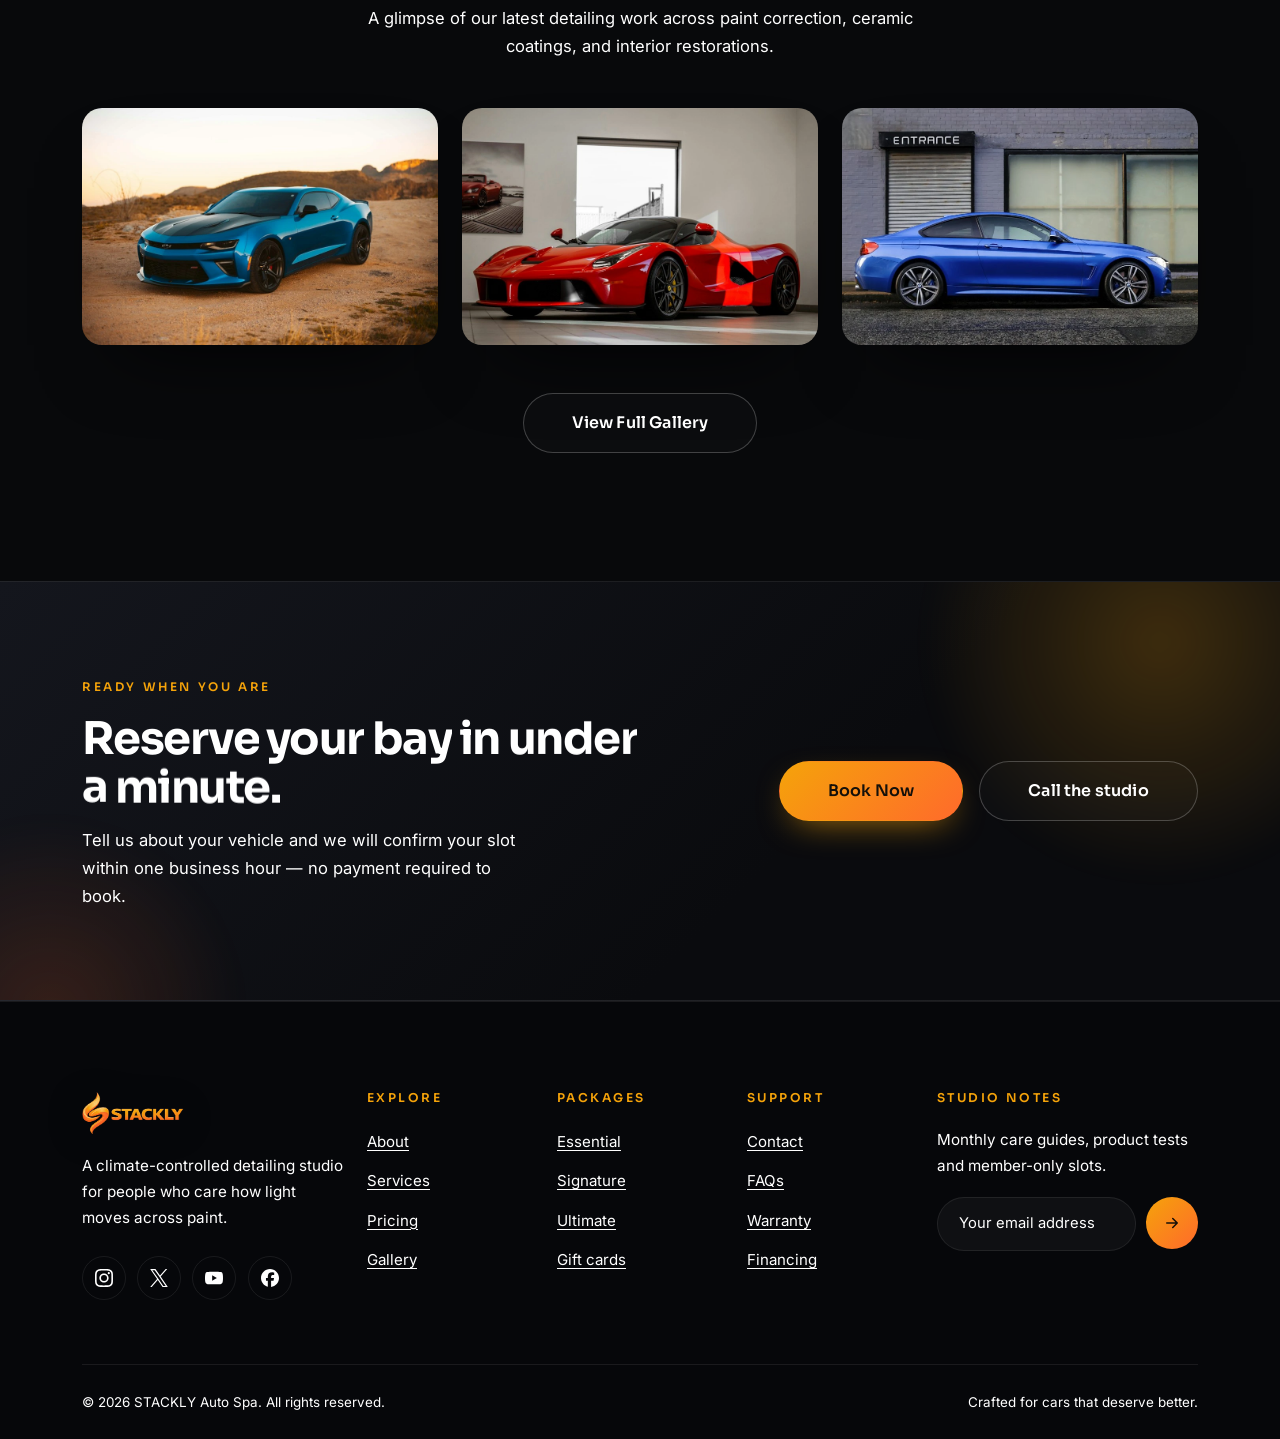
==== commit 059b04cd: "Add files via upload" ====
--- a/index.html
+++ b/index.html
@@ -70,8 +70,8 @@
 					<p class="hero__lead">Studio-grade paint correction, ceramic protection and interior restoration — performed by certified artisans with obsessive attention to every micron.</p>
 
 					<div class="hero__actions">
-						<a href="contact.html" class="btn btn-accent btn-lg px-5" data-magnetic>Book your detail</a>
-						<a href="services.html" class="btn btn-ghost btn-lg px-5">
+						<a href="404.html" class="btn btn-accent btn-lg px-5" data-magnetic>Book your detail</a>
+						<a href="404.html" class="btn btn-ghost btn-lg px-5">
 							<span class="play"><svg viewBox="0 0 24 24" width="14" height="14" aria-hidden="true"><path d="M8 5v14l11-7z" fill="currentColor"/></svg></span>
 							Explore services
 						</a>
@@ -156,8 +156,8 @@
 				</ul>
 
 						<div class="about__actions" data-anim="fade-up">
-							<a href="contact.html" class="btn btn-accent px-5" data-magnetic>Book a consultation</a>
-							<a href="#process" class="link-arrow">Our process
+							<a href="404.html" class="btn btn-accent px-5" data-magnetic>Book a consultation</a>
+							<a href="404.html" class="link-arrow">Our process
 								<svg viewBox="0 0 24 24" width="16" height="16" aria-hidden="true"><path d="M5 12h14M13 6l6 6-6 6" stroke="currentColor" stroke-width="2" fill="none" stroke-linecap="round" stroke-linejoin="round"/></svg>
 							</a>
 						</div>
@@ -303,7 +303,7 @@
 				</div>
 
 				<div class="mt-5" data-anim="fade-up">
-					<a href="services.html" class="link-arrow">View the full service list
+					<a href="404.html" class="link-arrow">View the full service list
 						<svg viewBox="0 0 24 24" width="16" height="16" aria-hidden="true"><path d="M5 12h14M13 6l6 6-6 6" stroke="currentColor" stroke-width="2" fill="none" stroke-linecap="round" stroke-linejoin="round"/></svg>
 					</a>
 				</div>
@@ -390,7 +390,7 @@
 								<div class="t-card__stars" role="img" aria-label="5 out of 5 stars">★★★★★</div>
 								<blockquote>“They removed fifteen years of swirl marks from my father's Mustang without touching the original lacquer. The inspection report alone was worth the price.”</blockquote>
 								<div class="t-card__author">
-									<img src="images/avatar-1.webp" alt="Daniel Reyes" loading="lazy" decoding="async">
+									<img src="images/p2.webp" alt="Daniel Reyes" loading="lazy" decoding="async">
 									<div><strong>Daniel Reyes</strong><span>Classic Mustang · Paint correction</span></div>
 								</div>
 							</article>
@@ -399,7 +399,7 @@
 								<div class="t-card__stars" role="img" aria-label="5 out of 5 stars">★★★★★</div>
 								<blockquote>“Booking was effortless, the studio looked like a lab, and my EV came back with a depth of gloss I didn't know it had. Six months on, water still beads off instantly.”</blockquote>
 								<div class="t-card__author">
-									<img src="images/avatar-2.webp" alt="Priya Nair" loading="lazy" decoding="async">
+									<img src="images/p3.webp" alt="Priya Nair" loading="lazy" decoding="async">
 									<div><strong>Priya Nair</strong><span>Electric SUV · Ceramic coating</span></div>
 								</div>
 							</article>
@@ -408,7 +408,7 @@
 								<div class="t-card__stars" role="img" aria-label="5 out of 5 stars">★★★★★</div>
 								<blockquote>“Three kids, one Labrador, zero hope — or so I thought. The interior team brought the upholstery back to showroom condition and the smell is completely gone.”</blockquote>
 								<div class="t-card__author">
-									<img src="images/avatar-3.webp" alt="Marcus Feld" loading="lazy" decoding="async">
+									<img src="images/p4.webp" alt="Marcus Feld" loading="lazy" decoding="async">
 									<div><strong>Marcus Feld</strong><span>Family SUV · Interior restoration</span></div>
 								</div>
 							</article>
@@ -466,7 +466,7 @@
 			</div>
 		</div>
 		<div class="text-center mt-5" data-anim="fade-up">
-			<a href="services.html" class="btn btn-accent btn-lg px-5">View All Services</a>
+			<a href="404.html" class="btn btn-accent btn-lg px-5">View All Services</a>
 		</div>
 	</div>
 </section>
@@ -533,7 +533,7 @@
 			</div>
 		</div>
 		<div class="text-center mt-5" data-anim="fade-up">
-			<a href="gallery.html" class="btn btn-ghost btn-lg px-5">View Full Gallery</a>
+			<a href="404.html" class="btn btn-ghost btn-lg px-5">View Full Gallery</a>
 		</div>
 	</div>
 </section>
@@ -546,11 +546,11 @@
 			<div>
 				<span class="eyebrow" data-anim="fade-up">Ready when you are</span>
 				<h2 data-split data-anim="fade-up">Reserve your bay in under a minute.</h2>
-				<p data-anim="fade-up">Tell us about your vehicle and we will confirm your slot within one business hour �?" no payment required to book.</p>
+				<p data-anim="fade-up">Tell us about your vehicle and we will confirm your slot within one business hour — no payment required to book.</p>
 			</div>
 			<div class="cta-band__actions" data-anim="fade-up">
 				<a href="404.html" class="btn btn-accent btn-lg px-5" data-magnetic>Book Now</a>
-				<a href="tel:+14085550142" class="btn btn-ghost btn-lg px-5">Call&nbsp;the&nbsp;studio</a>
+				<a href="404.html" class="btn btn-ghost btn-lg px-5">Call&nbsp;the&nbsp;studio</a>
 			</div>
 		</div>
 	</div>
@@ -578,10 +578,10 @@
 				<div class="col-6 col-lg-2">
 					<h5>Explore</h5>
 					<ul class="footer__links">
-						<li><a href="about.html">About</a></li>
-						<li><a href="services.html">Services</a></li>
-						<li><a href="index.html#process">Process</a></li>
-						<li><a href="gallery.html">Gallery</a></li>
+						<li><a href="404.html">About</a></li>
+						<li><a href="404.html">Services</a></li>
+						<li><a href="404.html">Pricing</a></li>
+						<li><a href="404.html">Gallery</a></li>
 					<li class="nav-item d-lg-none mt-3"><a href="404.html" class="btn btn-accent btn-sm w-100">Book Now</a></li>
 				</ul>
 				</div>
@@ -589,10 +589,10 @@
 				<div class="col-6 col-lg-2">
 					<h5>Packages</h5>
 					<ul class="footer__links">
-						<li><a href="pricing.html">Essential</a></li>
-						<li><a href="pricing.html">Signature</a></li>
-						<li><a href="pricing.html">Ultimate</a></li>
-						<li><a href="contact.html">Gift cards</a></li>
+						<li><a href="404.html">Essential</a></li>
+						<li><a href="404.html">Signature</a></li>
+						<li><a href="404.html">Ultimate</a></li>
+						<li><a href="404.html">Gift cards</a></li>
 					<li class="nav-item d-lg-none mt-3"><a href="404.html" class="btn btn-accent btn-sm w-100">Book Now</a></li>
 				</ul>
 				</div>
@@ -600,10 +600,10 @@
 				<div class="col-6 col-lg-2">
 					<h5>Support</h5>
 					<ul class="footer__links">
-						<li><a href="contact.html">Contact</a></li>
-						<li><a href="contact.html">FAQs</a></li>
-						<li><a href="services.html">Warranty</a></li>
-						<li><a href="pricing.html">Financing</a></li>
+						<li><a href="404.html">Contact</a></li>
+						<li><a href="404.html">FAQs</a></li>
+						<li><a href="404.html">Warranty</a></li>
+						<li><a href="404.html">Financing</a></li>
 					<li class="nav-item d-lg-none mt-3"><a href="404.html" class="btn btn-accent btn-sm w-100">Book Now</a></li>
 				</ul>
 				</div>
--- a/css/fonts.css
+++ b/css/fonts.css
@@ -0,0 +1,198 @@
+/* Inter 300 latin-ext */
+@font-face {
+  font-family: 'Inter';
+  font-style: normal;
+  font-weight: 300;
+  font-display: swap;
+  src: url(../fonts/inter-latin-ext.woff2) format('woff2');
+  unicode-range: U+0100-02BA, U+02BD-02C5, U+02C7-02CC, U+02CE-02D7, U+02DD-02FF, U+0304, U+0308, U+0329, U+1D00-1DBF, U+1E00-1E9F, U+1EF2-1EFF, U+2020, U+20A0-20AB, U+20AD-20C4, U+2113, U+2C60-2C7F, U+A720-A7FF;
+}
+/* Inter 300 latin */
+@font-face {
+  font-family: 'Inter';
+  font-style: normal;
+  font-weight: 300;
+  font-display: swap;
+  src: url(../fonts/inter-latin.woff2) format('woff2');
+  unicode-range: U+0000-00FF, U+0131, U+0152-0153, U+02BB-02BC, U+02C6, U+02DA, U+02DC, U+0304, U+0308, U+0329, U+2000-206F, U+20AC, U+2122, U+2191, U+2193, U+2212, U+2215, U+FEFF, U+FFFD;
+}
+/* Inter 400 latin-ext */
+@font-face {
+  font-family: 'Inter';
+  font-style: normal;
+  font-weight: 400;
+  font-display: swap;
+  src: url(../fonts/inter-latin-ext.woff2) format('woff2');
+  unicode-range: U+0100-02BA, U+02BD-02C5, U+02C7-02CC, U+02CE-02D7, U+02DD-02FF, U+0304, U+0308, U+0329, U+1D00-1DBF, U+1E00-1E9F, U+1EF2-1EFF, U+2020, U+20A0-20AB, U+20AD-20C4, U+2113, U+2C60-2C7F, U+A720-A7FF;
+}
+/* Inter 400 latin */
+@font-face {
+  font-family: 'Inter';
+  font-style: normal;
+  font-weight: 400;
+  font-display: swap;
+  src: url(../fonts/inter-latin.woff2) format('woff2');
+  unicode-range: U+0000-00FF, U+0131, U+0152-0153, U+02BB-02BC, U+02C6, U+02DA, U+02DC, U+0304, U+0308, U+0329, U+2000-206F, U+20AC, U+2122, U+2191, U+2193, U+2212, U+2215, U+FEFF, U+FFFD;
+}
+/* Inter 500 latin-ext */
+@font-face {
+  font-family: 'Inter';
+  font-style: normal;
+  font-weight: 500;
+  font-display: swap;
+  src: url(../fonts/inter-latin-ext.woff2) format('woff2');
+  unicode-range: U+0100-02BA, U+02BD-02C5, U+02C7-02CC, U+02CE-02D7, U+02DD-02FF, U+0304, U+0308, U+0329, U+1D00-1DBF, U+1E00-1E9F, U+1EF2-1EFF, U+2020, U+20A0-20AB, U+20AD-20C4, U+2113, U+2C60-2C7F, U+A720-A7FF;
+}
+/* Inter 500 latin */
+@font-face {
+  font-family: 'Inter';
+  font-style: normal;
+  font-weight: 500;
+  font-display: swap;
+  src: url(../fonts/inter-latin.woff2) format('woff2');
+  unicode-range: U+0000-00FF, U+0131, U+0152-0153, U+02BB-02BC, U+02C6, U+02DA, U+02DC, U+0304, U+0308, U+0329, U+2000-206F, U+20AC, U+2122, U+2191, U+2193, U+2212, U+2215, U+FEFF, U+FFFD;
+}
+/* Inter 600 latin-ext */
+@font-face {
+  font-family: 'Inter';
+  font-style: normal;
+  font-weight: 600;
+  font-display: swap;
+  src: url(../fonts/inter-latin-ext.woff2) format('woff2');
+  unicode-range: U+0100-02BA, U+02BD-02C5, U+02C7-02CC, U+02CE-02D7, U+02DD-02FF, U+0304, U+0308, U+0329, U+1D00-1DBF, U+1E00-1E9F, U+1EF2-1EFF, U+2020, U+20A0-20AB, U+20AD-20C4, U+2113, U+2C60-2C7F, U+A720-A7FF;
+}
+/* Inter 600 latin */
+@font-face {
+  font-family: 'Inter';
+  font-style: normal;
+  font-weight: 600;
+  font-display: swap;
+  src: url(../fonts/inter-latin.woff2) format('woff2');
+  unicode-range: U+0000-00FF, U+0131, U+0152-0153, U+02BB-02BC, U+02C6, U+02DA, U+02DC, U+0304, U+0308, U+0329, U+2000-206F, U+20AC, U+2122, U+2191, U+2193, U+2212, U+2215, U+FEFF, U+FFFD;
+}
+/* Inter 700 latin-ext */
+@font-face {
+  font-family: 'Inter';
+  font-style: normal;
+  font-weight: 700;
+  font-display: swap;
+  src: url(../fonts/inter-latin-ext.woff2) format('woff2');
+  unicode-range: U+0100-02BA, U+02BD-02C5, U+02C7-02CC, U+02CE-02D7, U+02DD-02FF, U+0304, U+0308, U+0329, U+1D00-1DBF, U+1E00-1E9F, U+1EF2-1EFF, U+2020, U+20A0-20AB, U+20AD-20C4, U+2113, U+2C60-2C7F, U+A720-A7FF;
+}
+/* Inter 700 latin */
+@font-face {
+  font-family: 'Inter';
+  font-style: normal;
+  font-weight: 700;
+  font-display: swap;
+  src: url(../fonts/inter-latin.woff2) format('woff2');
+  unicode-range: U+0000-00FF, U+0131, U+0152-0153, U+02BB-02BC, U+02C6, U+02DA, U+02DC, U+0304, U+0308, U+0329, U+2000-206F, U+20AC, U+2122, U+2191, U+2193, U+2212, U+2215, U+FEFF, U+FFFD;
+}
+/* Sora 300 latin-ext */
+@font-face {
+  font-family: 'Sora';
+  font-style: normal;
+  font-weight: 300;
+  font-display: swap;
+  src: url(../fonts/sora-latin-ext.woff2) format('woff2');
+  unicode-range: U+0100-02BA, U+02BD-02C5, U+02C7-02CC, U+02CE-02D7, U+02DD-02FF, U+0304, U+0308, U+0329, U+1D00-1DBF, U+1E00-1E9F, U+1EF2-1EFF, U+2020, U+20A0-20AB, U+20AD-20C4, U+2113, U+2C60-2C7F, U+A720-A7FF;
+}
+/* Sora 300 latin */
+@font-face {
+  font-family: 'Sora';
+  font-style: normal;
+  font-weight: 300;
+  font-display: swap;
+  src: url(../fonts/sora-latin.woff2) format('woff2');
+  unicode-range: U+0000-00FF, U+0131, U+0152-0153, U+02BB-02BC, U+02C6, U+02DA, U+02DC, U+0304, U+0308, U+0329, U+2000-206F, U+20AC, U+2122, U+2191, U+2193, U+2212, U+2215, U+FEFF, U+FFFD;
+}
+/* Sora 400 latin-ext */
+@font-face {
+  font-family: 'Sora';
+  font-style: normal;
+  font-weight: 400;
+  font-display: swap;
+  src: url(../fonts/sora-latin-ext.woff2) format('woff2');
+  unicode-range: U+0100-02BA, U+02BD-02C5, U+02C7-02CC, U+02CE-02D7, U+02DD-02FF, U+0304, U+0308, U+0329, U+1D00-1DBF, U+1E00-1E9F, U+1EF2-1EFF, U+2020, U+20A0-20AB, U+20AD-20C4, U+2113, U+2C60-2C7F, U+A720-A7FF;
+}
+/* Sora 400 latin */
+@font-face {
+  font-family: 'Sora';
+  font-style: normal;
+  font-weight: 400;
+  font-display: swap;
+  src: url(../fonts/sora-latin.woff2) format('woff2');
+  unicode-range: U+0000-00FF, U+0131, U+0152-0153, U+02BB-02BC, U+02C6, U+02DA, U+02DC, U+0304, U+0308, U+0329, U+2000-206F, U+20AC, U+2122, U+2191, U+2193, U+2212, U+2215, U+FEFF, U+FFFD;
+}
+/* Sora 500 latin-ext */
+@font-face {
+  font-family: 'Sora';
+  font-style: normal;
+  font-weight: 500;
+  font-display: swap;
+  src: url(../fonts/sora-latin-ext.woff2) format('woff2');
+  unicode-range: U+0100-02BA, U+02BD-02C5, U+02C7-02CC, U+02CE-02D7, U+02DD-02FF, U+0304, U+0308, U+0329, U+1D00-1DBF, U+1E00-1E9F, U+1EF2-1EFF, U+2020, U+20A0-20AB, U+20AD-20C4, U+2113, U+2C60-2C7F, U+A720-A7FF;
+}
+/* Sora 500 latin */
+@font-face {
+  font-family: 'Sora';
+  font-style: normal;
+  font-weight: 500;
+  font-display: swap;
+  src: url(../fonts/sora-latin.woff2) format('woff2');
+  unicode-range: U+0000-00FF, U+0131, U+0152-0153, U+02BB-02BC, U+02C6, U+02DA, U+02DC, U+0304, U+0308, U+0329, U+2000-206F, U+20AC, U+2122, U+2191, U+2193, U+2212, U+2215, U+FEFF, U+FFFD;
+}
+/* Sora 600 latin-ext */
+@font-face {
+  font-family: 'Sora';
+  font-style: normal;
+  font-weight: 600;
+  font-display: swap;
+  src: url(../fonts/sora-latin-ext.woff2) format('woff2');
+  unicode-range: U+0100-02BA, U+02BD-02C5, U+02C7-02CC, U+02CE-02D7, U+02DD-02FF, U+0304, U+0308, U+0329, U+1D00-1DBF, U+1E00-1E9F, U+1EF2-1EFF, U+2020, U+20A0-20AB, U+20AD-20C4, U+2113, U+2C60-2C7F, U+A720-A7FF;
+}
+/* Sora 600 latin */
+@font-face {
+  font-family: 'Sora';
+  font-style: normal;
+  font-weight: 600;
+  font-display: swap;
+  src: url(../fonts/sora-latin.woff2) format('woff2');
+  unicode-range: U+0000-00FF, U+0131, U+0152-0153, U+02BB-02BC, U+02C6, U+02DA, U+02DC, U+0304, U+0308, U+0329, U+2000-206F, U+20AC, U+2122, U+2191, U+2193, U+2212, U+2215, U+FEFF, U+FFFD;
+}
+/* Sora 700 latin-ext */
+@font-face {
+  font-family: 'Sora';
+  font-style: normal;
+  font-weight: 700;
+  font-display: swap;
+  src: url(../fonts/sora-latin-ext.woff2) format('woff2');
+  unicode-range: U+0100-02BA, U+02BD-02C5, U+02C7-02CC, U+02CE-02D7, U+02DD-02FF, U+0304, U+0308, U+0329, U+1D00-1DBF, U+1E00-1E9F, U+1EF2-1EFF, U+2020, U+20A0-20AB, U+20AD-20C4, U+2113, U+2C60-2C7F, U+A720-A7FF;
+}
+/* Sora 700 latin */
+@font-face {
+  font-family: 'Sora';
+  font-style: normal;
+  font-weight: 700;
+  font-display: swap;
+  src: url(../fonts/sora-latin.woff2) format('woff2');
+  unicode-range: U+0000-00FF, U+0131, U+0152-0153, U+02BB-02BC, U+02C6, U+02DA, U+02DC, U+0304, U+0308, U+0329, U+2000-206F, U+20AC, U+2122, U+2191, U+2193, U+2212, U+2215, U+FEFF, U+FFFD;
+}
+/* Sora 800 latin-ext */
+@font-face {
+  font-family: 'Sora';
+  font-style: normal;
+  font-weight: 800;
+  font-display: swap;
+  src: url(../fonts/sora-latin-ext.woff2) format('woff2');
+  unicode-range: U+0100-02BA, U+02BD-02C5, U+02C7-02CC, U+02CE-02D7, U+02DD-02FF, U+0304, U+0308, U+0329, U+1D00-1DBF, U+1E00-1E9F, U+1EF2-1EFF, U+2020, U+20A0-20AB, U+20AD-20C4, U+2113, U+2C60-2C7F, U+A720-A7FF;
+}
+/* Sora 800 latin */
+@font-face {
+  font-family: 'Sora';
+  font-style: normal;
+  font-weight: 800;
+  font-display: swap;
+  src: url(../fonts/sora-latin.woff2) format('woff2');
+  unicode-range: U+0000-00FF, U+0131, U+0152-0153, U+02BB-02BC, U+02C6, U+02DA, U+02DC, U+0304, U+0308, U+0329, U+2000-206F, U+20AC, U+2122, U+2191, U+2193, U+2212, U+2215, U+FEFF, U+FFFD;
+}
--- a/css/style.css
+++ b/css/style.css
@@ -0,0 +1,719 @@
+/* =========================================================
+   STACKLY AUTO SPA — Premium Car Detailing Theme
+   ========================================================= */
+
+/* ---------- Tokens ---------- */
+:root{
+	--bg:        #08090b;
+	--bg-2:      #0c0e11;
+	--surface:   #111318;
+	--surface-2: #15181e;
+	--line:      rgba(255,255,255,.08);
+	--line-soft: rgba(255,255,255,.05);
+	--text:      #FFFFFF;
+	--muted:     #FFFFFF;
+	--accent:    #f5a30a;
+	--accent-2:  #ff6a2b;
+	--grad:      linear-gradient(135deg, #f5a30a 0%, #ff6a2b 100%);
+	--radius:    20px;
+	--radius-sm: 12px;
+	--nav-h:     84px;
+	--ease:      cubic-bezier(.22,.61,.36,1);
+	--font-d:    'Sora', system-ui, sans-serif;
+	--font-b:    'Inter', system-ui, sans-serif;
+}
+
+/* ---------- Base ---------- */
+*,*::before,*::after{box-sizing:border-box}
+html{-webkit-text-size-adjust:100%; scroll-behavior:smooth; scroll-padding-top:var(--nav-h); overflow-x:hidden}
+body{
+	margin:0;
+	background:var(--bg);
+	color:var(--text);
+	font-family:var(--font-b);
+	font-size:16.5px;
+	line-height:1.7;
+	-webkit-font-smoothing:antialiased;
+}
+body.nav-open,html.nav-open{overflow:hidden}
+img{max-width:100%; height:auto; display:block}
+a{color:inherit; text-decoration:none; transition:color .3s var(--ease)}
+ul{margin:0; padding:0; list-style:none}
+h1,h2,h3,h4,h5{font-family:var(--font-d); font-weight:700; line-height:1.08; letter-spacing:-.02em; margin:0}
+p{margin:0}
+button{font-family:inherit}
+::selection{background:var(--accent); color:#0a0a0a}
+
+/* scrollbar */
+::-webkit-scrollbar{width:10px}
+::-webkit-scrollbar-track{background:#0a0b0d}
+::-webkit-scrollbar-thumb{background:#24262c; border-radius:20px; border:2px solid #0a0b0d}
+::-webkit-scrollbar-thumb:hover{background:var(--accent)}
+
+/* ---------- Shared ---------- */
+.section{position:relative; padding:clamp(80px,10vw,140px) 0}
+.section--dark{background:var(--bg)}
+.section--muted{background:var(--bg-2)}
+
+.eyebrow{
+	display:inline-flex; align-items:center; gap:.6rem;
+	font-family:var(--font-d); font-size:.74rem; font-weight:600;
+	letter-spacing:.22em; text-transform:uppercase;
+	color:var(--accent); margin-bottom:1.1rem;
+}
+.eyebrow i{
+	width:7px; height:7px; border-radius:50%; background:var(--accent);
+	box-shadow:0 0 0 5px rgba(245,163,10,.16);
+	animation:pulse 2.4s infinite;
+}
+@keyframes pulse{
+	0%,100%{box-shadow:0 0 0 4px rgba(245,163,10,.16)}
+	50%{box-shadow:0 0 0 9px rgba(245,163,10,.04)}
+}
+
+.section-title{
+	font-size:clamp(2.1rem, 4.4vw, 3.7rem);
+	max-width:16ch;
+	margin-bottom:1.4rem;
+}
+.section-title.mx-auto{margin-left:auto; margin-right:auto; max-width:20ch; text-align:center}
+.section-text{color:var(--muted); max-width:56ch; font-size:1.03rem}
+
+/* word split */
+.js [data-split] .word{display:inline-block; overflow:hidden; vertical-align:top; padding-bottom:.08em; margin-bottom:-.08em}
+.js [data-split] .word__inner{display:inline-block; will-change:transform}
+
+/* generic reveal initial state (JS removes) */
+.js [data-anim],.js [data-stagger] > *{opacity:0; will-change:transform,opacity}
+.js .hero__title .line{overflow:hidden; display:block}
+.js .hero__title .line > span{display:block; will-change:transform}
+
+/* ---------- Buttons ---------- */
+.btn{
+	--bs-btn-focus-box-shadow:none;
+	position:relative; display:inline-flex; align-items:center; justify-content:center; gap:.6rem;
+	font-family:var(--font-d); font-weight:600; font-size:.95rem; letter-spacing:.01em;
+	padding:.85rem 1.9rem; border-radius:100px; border:1px solid transparent;
+	overflow:hidden; isolation:isolate; white-space:nowrap;
+	transition:transform .35s var(--ease), box-shadow .35s var(--ease), background .35s var(--ease), color .35s var(--ease), border-color .35s var(--ease);
+}
+.btn::after{
+	content:""; position:absolute; inset:0; z-index:-1; border-radius:inherit;
+	background:var(--grad); opacity:0; transition:opacity .4s var(--ease);
+}
+.btn-accent{background:var(--grad); color:#14100a; box-shadow:0 12px 34px -14px rgba(245,163,10,.75)}
+.btn-accent:hover{transform:translateY(-3px); box-shadow:0 20px 44px -16px rgba(255,106,43,.75); color:#14100a}
+.btn-ghost{border-color:rgba(255,255,255,.22); color:var(--text); background:rgba(255,255,255,.02)}
+.btn-ghost:hover{border-color:var(--accent); color:var(--accent); transform:translateY(-3px)}
+.btn-lg{padding:1.05rem 2.3rem; font-size:1rem}
+.btn-sm{padding:.55rem 1.3rem; font-size:.85rem}
+.btn .play{
+	width:30px; height:30px; border-radius:50%; display:grid; place-items:center;
+	background:rgba(255,255,255,.1);
+}
+
+.link-arrow{
+	display:inline-flex; align-items:center; gap:.55rem;
+	font-family:var(--font-d); font-weight:600; font-size:.95rem;
+	border-bottom:1px solid rgba(255,255,255,.22); padding-bottom:.35rem;
+}
+.link-arrow svg{transition:transform .35s var(--ease)}
+.link-arrow:hover{color:var(--accent); border-color:var(--accent)}
+.link-arrow:hover svg{transform:translateX(6px)}
+
+/* ---------- Preloader ---------- */
+.preloader{
+	position:fixed; inset:0; z-index:9999; background:#06070a;
+	display:grid; place-items:center;
+}
+.preloader__inner{width:min(420px,80vw); text-align:center}
+.preloader__brand{display:flex; align-items:center; justify-content:center; gap:.7rem; margin-bottom:1.6rem}
+.preloader__mark{width:14px; height:14px; border-radius:50%; background:var(--grad)}
+.preloader__name{font-family:var(--font-d); font-weight:800; letter-spacing:.5em; font-size:1.1rem; text-indent:.5em}
+.preloader__bar{height:2px; background:rgba(255,255,255,.1); overflow:hidden; border-radius:2px}
+.preloader__bar span{display:block; height:100%; width:0%; background:var(--grad)}
+.preloader__count{
+	font-family:var(--font-d); font-size:clamp(3rem,9vw,5rem); font-weight:800;
+	margin-top:1rem; letter-spacing:-.04em;
+}
+.preloader__count sup{font-size:.28em; color:var(--accent); font-weight:600; margin-left:.1em}
+.preloader.is-done{pointer-events:none}
+
+/* ---------- Navbar ---------- */
+#navbar{
+	height:var(--nav-h); padding:0; z-index:1000;
+	background:transparent; border-bottom:1px solid transparent;
+	--bs-navbar-color:#FFFFFF;
+	--bs-navbar-hover-color:#fff;
+	--bs-navbar-active-color:#fff;
+	--bs-navbar-disabled-color:#FFFFFF;
+	transition:background .45s var(--ease), border-color .45s var(--ease), height .45s var(--ease), backdrop-filter .45s var(--ease);
+}
+#navbar .container-fluid{display:flex; align-items:center; justify-content:flex-start; gap:.9rem}
+#navbar .navbar-brand{margin-right:auto}
+#navbar.is-scrolled{
+	height:70px; background:rgba(8,9,11,.82);
+	backdrop-filter:blur(14px); -webkit-backdrop-filter:blur(14px);
+	border-bottom-color:var(--line);
+}
+.navbar-brand{display:flex; align-items:center; gap:.65rem; padding:0}
+.brand-mark{width:13px; height:13px; border-radius:50%; background:var(--grad); box-shadow:0 0 18px rgba(245,163,10,.6)}
+.brand-logo{display:block; height:38px; width:auto; object-fit:contain; object-position:left center; filter:drop-shadow(0 4px 18px rgba(0,0,0,.35))}
+.footer__brand .brand-logo{height:42px}
+.brand-text{font-family:var(--font-d); font-weight:800; font-size:1.18rem; letter-spacing:.14em; display:flex; flex-direction:column; line-height:1}
+.brand-text em{
+	font-style:normal; font-weight:400; font-size:.55rem; letter-spacing:.42em;
+	color:var(--accent); text-transform:uppercase; margin-top:.28em;
+}
+.nav-link{
+	position:relative; font-family:var(--font-d); font-size:.9rem; font-weight:500;
+	color:#FFFFFF; padding:.5rem 0 !important; margin:0 .95rem;
+}
+.nav-link::after{
+	content:""; position:absolute; left:0; bottom:0; width:0; height:1.5px;
+	background:var(--grad); transition:width .4s var(--ease);
+}
+#navbar .navbar-nav .nav-link{color:#FFFFFF}
+#navbar .navbar-nav .nav-link:hover,
+#navbar .navbar-nav .nav-link:focus,
+#navbar .navbar-nav .nav-link:focus-visible{color:#fff}
+#navbar .navbar-nav .nav-link.active{color:#fff}
+#navbar .navbar-nav .nav-link:focus-visible{outline:2px solid var(--accent); outline-offset:5px; border-radius:8px}
+#navbar .navbar-nav .nav-link:hover::after,
+#navbar .navbar-nav .nav-link:focus-visible::after,
+#navbar .navbar-nav .nav-link.active::after{width:100%}
+.navbar-toggler{
+	width:44px; height:44px; border:1px solid var(--line); border-radius:50%;
+	display:grid; place-content:center; gap:5px; padding:0; background:rgba(255,255,255,.04);
+}
+.navbar-toggler span{display:block; width:18px; height:1.6px; background:#fff; border-radius:2px; transition:transform .35s var(--ease), opacity .3s var(--ease)}
+.navbar-toggler[aria-expanded="true"] span:nth-child(1){transform:translateY(6.6px) rotate(45deg)}
+.navbar-toggler[aria-expanded="true"] span:nth-child(2){opacity:0}
+.navbar-toggler[aria-expanded="true"] span:nth-child(3){transform:translateY(-6.6px) rotate(-45deg)}
+.nav-cta .btn{box-shadow:none}
+
+@media (max-width:991px){
+	.navbar-collapse{
+		position:fixed; top:0; left:0; right:0; bottom:auto;
+		height:100vh; height:100dvh;
+		background:rgba(6,7,9,.97);
+		backdrop-filter:blur(18px); -webkit-backdrop-filter:blur(18px);
+		padding:calc(var(--nav-h) + 24px) 28px 40px;
+		overflow-y:auto;
+		z-index:-1;
+	}
+	.navbar-collapse .navbar-nav{gap:.2rem; opacity:0; transform:translateY(24px)}
+	.navbar-collapse.show .navbar-nav{opacity:1; transform:none; transition:opacity .5s .12s var(--ease), transform .5s .12s var(--ease)}
+	.nav-link{font-family:var(--font-d); font-size:1.7rem; font-weight:600; margin:.45rem 0; letter-spacing:-.02em}
+	.nav-link::after{height:2px}
+	.navbar-collapse .nav-item:last-child{margin-top:1.4rem}
+	.nav-cta{order:3}
+}
+
+/* ---------- Hero ---------- */
+.hero{
+	position:relative; min-height:100svh; display:flex; flex-direction:column;
+	justify-content:center; padding:calc(var(--nav-h) + 40px) 0 130px; overflow:hidden;
+}
+.hero__bg{position:absolute; inset:0; z-index:-2}
+.hero__bg img{width:100%; height:100%; object-fit:cover; transform:scale(1.12)}
+.hero__veil{
+	position:absolute; inset:0;
+	background:
+		linear-gradient(to right, rgba(6,7,9,.94) 0%, rgba(6,7,9,.72) 45%, rgba(6,7,9,.35) 100%),
+		linear-gradient(to top, rgba(6,7,9,.95) 2%, rgba(6,7,9,0) 45%);
+}
+.hero__grain{
+	position:absolute; inset:0; opacity:.35; mix-blend-mode:overlay;
+	background-image:url("data:image/svg+xml,%3Csvg xmlns='http://www.w3.org/2000/svg' width='140' height='140'%3E%3Cfilter id='n'%3E%3CfeTurbulence type='fractalNoise' baseFrequency='.85' numOctaves='3'/%3E%3C/filter%3E%3Crect width='100%25' height='100%25' filter='url(%23n)' opacity='.5'/%3E%3C/svg%3E");
+}
+.hero__content{max-width:860px}
+.hero__title{
+	font-size:clamp(2.9rem, 8.4vw, 6.6rem);
+	font-weight:800; letter-spacing:-.045em; margin:1.1rem 0 1.6rem; line-height:.98;
+}
+.hero__title .stroke{
+	color:transparent;
+	-webkit-text-stroke:1.6px rgba(245,163,10,.92);
+	text-stroke:1.6px rgba(245,163,10,.92);
+}
+@supports not (-webkit-text-stroke:1px #fff){ .hero__title .stroke{color:var(--accent); -webkit-text-fill-color:var(--accent)} }
+.hero__lead{color:#FFFFFF; font-size:clamp(1rem,1.6vw,1.14rem); max-width:56ch; margin-bottom:2.4rem}
+.hero__actions{display:flex; flex-wrap:wrap; gap:1rem}
+
+.hero__footer{
+	position:absolute; left:0; right:0; bottom:0; padding:1.4rem 0;
+	border-top:1px solid var(--line-soft); backdrop-filter:blur(6px);
+	background:linear-gradient(to top, rgba(6,7,9,.6), transparent);
+}
+.hero__stat{display:flex; align-items:baseline; gap:.7rem}
+.hero__stat strong{font-family:var(--font-d); font-size:1.5rem; font-weight:700; letter-spacing:-.03em; color:var(--accent)}
+.hero__stat span{font-size:.78rem; color:var(--muted); letter-spacing:.04em; text-transform:uppercase}
+.hero__scroll{display:flex; align-items:center; gap:.8rem; font-size:.72rem; letter-spacing:.28em; text-transform:uppercase; color:var(--muted)}
+.hero__scroll-line{width:64px; height:1px; background:rgba(255,255,255,.2); overflow:hidden; position:relative}
+.hero__scroll-line i{position:absolute; inset:0; background:var(--accent); animation:scrollLine 2.2s var(--ease) infinite}
+@keyframes scrollLine{0%{transform:translateX(-100%)}60%,100%{transform:translateX(100%)}}
+
+@media (max-width:767px){
+	.hero{padding-bottom:190px}
+	.hero__footer .hero__stat:nth-child(3){display:none}
+	.hero__stat{flex-direction:column; gap:0; align-items:flex-start}
+	.hero__stat span{font-size:.66rem}
+	.hero__scroll{display:none}
+}
+
+/* ---------- Marquee ---------- */
+.marquee{
+	overflow:hidden; border-top:1px solid var(--line); border-bottom:1px solid var(--line);
+	padding:1.5rem 0; background:var(--bg-2);
+}
+.marquee__track{display:flex; width:max-content}
+.marquee__group{display:flex; align-items:center; gap:2.6rem; padding-right:2.6rem}
+.marquee__group span{
+	font-family:var(--font-d); font-size:clamp(1.1rem,2.4vw,1.7rem); font-weight:600;
+	letter-spacing:-.02em; color:#FFFFFF; white-space:nowrap;
+	text-transform:uppercase;
+}
+.marquee__group i{color:var(--accent); font-style:normal; font-size:.9rem}
+
+/* ---------- About ---------- */
+.about__media{position:relative; min-height:540px}
+.about__img{
+	margin:0; overflow:hidden; border-radius:var(--radius);
+	box-shadow:0 40px 80px -40px rgba(0,0,0,.9);
+}
+.about__img img{width:100%; height:100%; object-fit:cover}
+.about__img--main{position:absolute; top:0; left:0; width:74%; height:400px}
+.about__img--sub{position:absolute; bottom:0; right:0; width:56%; height:290px; border:6px solid var(--bg)}
+.about__badge{
+	position:absolute; bottom:36px; left:0; z-index:2;
+	background:var(--grad); color:#14100a; border-radius:16px;
+	padding:1.1rem 1.4rem; display:flex; align-items:center; gap:.9rem;
+	box-shadow:0 24px 50px -22px rgba(245,163,10,.8);
+}
+.about__badge strong{font-family:var(--font-d); font-size:2.4rem; font-weight:800; line-height:1; letter-spacing:-.04em}
+.about__badge span{font-size:.74rem; font-weight:600; line-height:1.35; text-transform:uppercase; letter-spacing:.08em}
+
+.check-list{margin:1.8rem 0 2.2rem; display:grid; gap:.85rem}
+.check-list li{position:relative; padding-left:2.1rem; color:#FFFFFF; font-size:.97rem}
+.check-list li::before{
+	content:""; position:absolute; left:0; top:.4em; width:17px; height:17px;
+	border-radius:50%;
+	background:
+		url("data:image/svg+xml,%3Csvg xmlns='http://www.w3.org/2000/svg' viewBox='0 0 24 24'%3E%3Cpath fill='none' stroke='%2314100a' stroke-width='3.6' stroke-linecap='round' stroke-linejoin='round' d='M20 6 9 17l-5-5'/%3E%3C/svg%3E") center / 11px no-repeat,
+		var(--grad);
+}
+.about__actions{display:flex; flex-wrap:wrap; align-items:center; gap:1.6rem}
+
+.stats-row{
+	display:grid; grid-template-columns:repeat(4,1fr); gap:1px;
+	background:var(--line); border:1px solid var(--line);
+	border-radius:var(--radius); overflow:hidden; margin-top:clamp(50px,7vw,90px);
+}
+.stats-row .stat{background:var(--bg); padding:2.1rem 1.6rem; text-align:center; transition:background .4s var(--ease)}
+.stats-row .stat:hover{background:var(--surface)}
+.stat strong{display:block; font-family:var(--font-d); font-size:clamp(2rem,3.6vw,2.9rem); font-weight:800; letter-spacing:-.04em; line-height:1;
+	background:var(--grad); -webkit-background-clip:text; background-clip:text; color:transparent}
+.stat span{display:block; margin-top:.6rem; font-size:.76rem; letter-spacing:.16em; text-transform:uppercase; color:var(--muted)}
+
+@media (max-width:991px){
+	.about__media{min-height:480px; margin-bottom:1rem}
+	.stats-row{grid-template-columns:repeat(2,1fr)}
+}
+@media (max-width:575px){
+	.about__media{min-height:400px}
+	.about__img--main{width:84%; height:300px}
+	.about__img--sub{width:60%; height:210px}
+	.about__badge{padding:.85rem 1rem; bottom:14px}
+	.about__badge strong{font-size:1.9rem}
+}
+
+/* ---------- Services ---------- */
+.services{background:var(--bg-2); padding-bottom:clamp(40px,4vw,56px)}
+.services__grid{display:grid; grid-template-columns:repeat(auto-fit,minmax(310px,1fr)); gap:1.5rem}
+.service-card{
+	position:relative; overflow:hidden; isolation:isolate;
+	background:var(--surface); border:1px solid var(--line);
+	border-radius:var(--radius); padding:2rem 1.9rem 1.9rem;
+	min-height:290px; display:flex; flex-direction:column; justify-content:flex-end;
+	transition:transform .5s var(--ease), border-color .5s var(--ease);
+}
+.service-card::before{
+	content:""; position:absolute; inset:0; z-index:-1;
+	background:linear-gradient(to top, rgba(8,9,11,.96) 30%, rgba(8,9,11,.55));
+	opacity:0; transition:opacity .5s var(--ease);
+}
+.service-card:hover{transform:translateY(-8px); border-color:rgba(245,163,10,.5)}
+.service-card:hover::before{opacity:1}
+.service-card__bg{position:absolute; inset:0; z-index:-2; overflow:hidden}
+.service-card__bg img{
+	width:100%; height:100%; object-fit:cover; opacity:.14;
+	transform:scale(1.06); filter:grayscale(60%);
+	transition:opacity .6s var(--ease), transform 1s var(--ease), filter .6s var(--ease);
+}
+.service-card:hover .service-card__bg img{opacity:.5; transform:scale(1); filter:grayscale(0)}
+.service-card__body{position:relative; z-index:1}
+.service-card__top{display:flex; align-items:center; justify-content:space-between; margin-bottom:1.6rem}
+.service-card__num{font-family:var(--font-d); font-size:.8rem; font-weight:600; letter-spacing:.2em; color:var(--muted)}
+.service-card__icon{
+	width:54px; height:54px; border-radius:14px; display:grid; place-items:center;
+	background:rgba(255,255,255,.05); border:1px solid var(--line); color:var(--accent);
+	transition:background .45s var(--ease), transform .45s var(--ease), color .45s var(--ease);
+}
+.service-card:hover .service-card__icon{background:var(--grad); color:#14100a; transform:rotate(-8deg) scale(1.06)}
+.service-card h3{font-size:1.42rem; margin-bottom:.6rem}
+.service-card p{color:var(--muted); font-size:.93rem; margin-bottom:1.2rem}
+.service-card__price{
+	font-family:var(--font-d); font-size:.82rem; font-weight:600; letter-spacing:.14em;
+	text-transform:uppercase; color:var(--accent);
+	border-top:1px solid var(--line); padding-top:1rem; display:block;
+}
+
+/* ---------- Process ---------- */
+.process{background:var(--bg); overflow:hidden; padding-top:clamp(104px,8vw,120px)}
+.process__head{margin-bottom:clamp(40px,6vw,70px)}
+.process__viewport{overflow:hidden}
+.process__track{
+	display:flex; gap:1.6rem; padding:0 max(24px, calc((100vw - 1320px)/2));
+	width:max-content;
+}
+.process-step{
+	position:relative; width:min(78vw,430px); flex:0 0 auto;
+	background:linear-gradient(160deg, var(--surface-2), var(--surface));
+	border:1px solid var(--line); border-radius:var(--radius);
+	padding:2.4rem 2.1rem; overflow:hidden;
+}
+.process-step::after{
+	content:""; position:absolute; top:0; left:0; right:0; height:3px;
+	background:var(--grad); transform:scaleX(0); transform-origin:left;
+	transition:transform .6s var(--ease);
+}
+.process-step:hover::after{transform:scaleX(1)}
+.process-step__num{
+	font-family:var(--font-d); font-size:4.6rem; font-weight:800; line-height:1;
+	letter-spacing:-.05em; display:block; margin-bottom:1.4rem;
+	background:linear-gradient(180deg, rgba(245,163,10,.9), rgba(255,106,43,.15));
+	-webkit-background-clip:text; background-clip:text; color:transparent;
+}
+.process-step h3{font-size:1.6rem; margin-bottom:.9rem}
+.process-step p{color:var(--muted); font-size:.95rem; margin-bottom:1.4rem}
+.process-step ul{display:grid; gap:.55rem; border-top:1px solid var(--line); padding-top:1.2rem}
+.process-step ul li{
+	position:relative; padding-left:1.3rem; font-size:.87rem; color:#FFFFFF;
+}
+.process-step ul li::before{
+	content:""; position:absolute; left:0; top:.62em; width:6px; height:6px;
+	border-radius:50%; background:var(--accent);
+}
+
+@media (max-width:991px){
+	.process__track{
+		display:grid; grid-template-columns:repeat(2,1fr); width:auto;
+		padding:0; gap:1.2rem; align-items:stretch;
+	}
+	.process-step{width:auto}
+	.process__viewport{overflow:visible}
+}
+@media (max-width:640px){
+	.process__track{grid-template-columns:1fr}
+	.process-step__num{font-size:3.4rem}
+}
+
+/* ---------- Gallery ---------- */
+.gallery{background:var(--bg-2)}
+.compare{
+	--pos:50%;
+	position:relative; aspect-ratio:16/8.4; border-radius:var(--radius);
+	overflow:hidden; border:1px solid var(--line); cursor:ew-resize;
+	user-select:none; -webkit-user-select:none; touch-action:pan-y;
+	box-shadow:0 50px 90px -50px rgba(0,0,0,.95);
+}
+.compare__layer{position:absolute; inset:0}
+.compare__layer img{width:100%; height:100%; object-fit:cover; pointer-events:none}
+.compare__layer--before img{filter:grayscale(.55) brightness(.7) contrast(.9)}
+.compare__layer--after{clip-path:inset(0 0 0 var(--pos))}
+.compare__tag{
+	position:absolute; bottom:20px; font-family:var(--font-d); font-size:.72rem;
+	font-weight:600; letter-spacing:.2em; text-transform:uppercase;
+	padding:.5rem 1.1rem; border-radius:100px; backdrop-filter:blur(8px);
+}
+.compare__tag--before{left:20px; background:rgba(8,9,11,.7); color:#FFFFFF; border:1px solid var(--line)}
+.compare__tag--after{right:20px; background:var(--grad); color:#14100a}
+.compare__handle{
+	position:absolute; top:0; bottom:0; left:var(--pos); width:2px;
+	background:rgba(255,255,255,.9); transform:translateX(-1px); pointer-events:none;
+	box-shadow:0 0 24px rgba(255,255,255,.5);
+}
+.compare__handle span{
+	position:absolute; top:50%; left:50%; transform:translate(-50%,-50%);
+	width:56px; height:56px; border-radius:50%; background:#fff; color:#0b0c0e;
+	display:grid; place-items:center; box-shadow:0 14px 34px -10px rgba(0,0,0,.7);
+}
+
+.gallery__grid{display:grid; grid-template-columns:repeat(3,1fr); gap:1.4rem}
+.gallery__item{
+	position:relative; margin:0; overflow:hidden; border-radius:var(--radius-sm);
+	aspect-ratio:4/3; border:1px solid var(--line);
+}
+.gallery__item--tall{grid-row:span 2; aspect-ratio:auto}
+.gallery__item--wide{grid-column:span 2}
+.gallery__item img{width:100%; height:100%; object-fit:cover; transition:transform 1.1s var(--ease), filter .6s var(--ease); filter:grayscale(30%)}
+.gallery__item:hover img{transform:scale(1.07); filter:grayscale(0)}
+.gallery__item figcaption{
+	position:absolute; inset:auto 0 0 0; padding:2.6rem 1.3rem 1.2rem;
+	background:linear-gradient(to top, rgba(6,7,9,.94), transparent);
+	display:flex; flex-direction:column; gap:.15rem;
+	transform:translateY(12px); opacity:0; transition:all .5s var(--ease);
+}
+.gallery__item:hover figcaption{transform:none; opacity:1}
+.gallery__item figcaption span{font-size:.7rem; letter-spacing:.2em; text-transform:uppercase; color:var(--accent)}
+.gallery__item figcaption strong{font-family:var(--font-d); font-size:1.02rem; font-weight:600}
+
+@media (max-width:991px){
+	.gallery__grid{grid-template-columns:repeat(2,1fr)}
+	.gallery__item--tall{grid-row:span 1; aspect-ratio:4/3}
+	.compare{aspect-ratio:16/11}
+}
+@media (max-width:575px){
+	.gallery__grid{grid-template-columns:1fr}
+	.gallery__item--wide{grid-column:span 1}
+	.compare{aspect-ratio:4/3.4}
+	.compare__handle span{width:44px; height:44px}
+}
+
+/* touch devices: keep captions visible */
+@media (hover:none){
+	.gallery__item figcaption{opacity:1; transform:none}
+	.gallery__item img{filter:grayscale(0)}
+}
+
+/* ---------- Pricing ---------- */
+.pricing{background:var(--bg)}
+.pricing .section-text{margin-left:auto; margin-right:auto}
+.price-card{
+	position:relative; height:100%; display:flex; flex-direction:column;
+	background:var(--surface); border:1px solid var(--line);
+	border-radius:var(--radius); padding:2.4rem 2rem;
+	transition:transform .5s var(--ease), border-color .5s var(--ease), box-shadow .5s var(--ease);
+}
+.price-card:hover{transform:translateY(-8px); border-color:rgba(255,255,255,.2)}
+.price-card--featured{
+	background:linear-gradient(170deg, rgba(245,163,10,.13), rgba(17,19,24,.96) 42%);
+	border-color:rgba(245,163,10,.55);
+	box-shadow:0 40px 80px -46px rgba(245,163,10,.85);
+}
+.price-card--featured:hover{border-color:var(--accent)}
+.price-card__badge{
+	position:absolute; top:-13px; left:50%; transform:translateX(-50%);
+	background:var(--grad); color:#14100a; font-family:var(--font-d); font-size:.68rem;
+	font-weight:700; letter-spacing:.16em; text-transform:uppercase;
+	padding:.45rem 1.1rem; border-radius:100px; white-space:nowrap;
+}
+.price-card__tier{
+	font-family:var(--font-d); font-size:.76rem; font-weight:600; letter-spacing:.24em;
+	text-transform:uppercase; color:var(--accent);
+}
+.price-card__price{
+	font-family:var(--font-d); font-size:clamp(2.8rem,5vw,3.6rem); font-weight:800;
+	letter-spacing:-.05em; line-height:1; margin:.9rem 0 .5rem;
+}
+.price-card__price sup{font-size:.4em; vertical-align:super; color:var(--accent); font-weight:600}
+.price-card__price small{font-size:.24em; color:var(--muted); font-weight:400; letter-spacing:.06em; margin-left:.35em}
+.price-card__desc{color:var(--muted); font-size:.92rem; margin-bottom:1.6rem}
+.price-card__list{display:grid; gap:.75rem; padding-top:1.5rem; border-top:1px solid var(--line); margin-bottom:2rem; flex:1}
+.price-card__list li{
+	position:relative; padding-left:1.9rem; font-size:.93rem; color:#FFFFFF;
+}
+.price-card__list li::before{
+	content:""; position:absolute; left:0; top:.34em; width:17px; height:17px;
+	border-radius:50%; background:rgba(245,163,10,.14); border:1px solid rgba(245,163,10,.5);
+}
+.price-card__list li::after{
+	content:""; position:absolute; left:5.5px; top:.62em; width:6px; height:3.4px;
+	border-left:1.6px solid var(--accent); border-bottom:1.6px solid var(--accent);
+	transform:rotate(-45deg);
+}
+
+/* ---------- Testimonials ---------- */
+.testimonials{background:var(--bg-2)}
+.testimonials__nav{display:flex; align-items:center; gap:.9rem; margin-top:2.4rem}
+.t-btn{
+	width:52px; height:52px; border-radius:50%; background:transparent;
+	border:1px solid var(--line); color:var(--text); display:grid; place-items:center;
+	transition:background .35s var(--ease), border-color .35s var(--ease), color .35s var(--ease), transform .35s var(--ease);
+}
+.t-btn:hover{background:var(--grad); border-color:transparent; color:#14100a; transform:scale(1.08)}
+.testimonials__dots{display:flex; gap:.5rem; margin-left:.6rem}
+.t-dot{position:relative; width:8px; height:8px; border-radius:50%; background:rgba(255,255,255,.2); border:0; padding:0; transition:all .35s var(--ease)}
+.t-dot::after{content:""; position:absolute; inset:-8px; border-radius:inherit}
+.t-dot.is-active{width:26px; border-radius:10px; background:var(--grad)}
+
+.t-slider{position:relative; display:grid; min-height:340px}
+.t-card{
+	grid-area:1/1;
+	padding:2.6rem;
+	background:var(--surface); border:1px solid var(--line); border-radius:var(--radius);
+	display:flex; flex-direction:column; justify-content:space-between; gap:1.6rem;
+	opacity:0; visibility:hidden; transform:translateY(26px);
+}
+.t-card.is-active{opacity:1; visibility:visible; transform:none}
+.t-card__stars{color:var(--accent); letter-spacing:.3em; font-size:1.05rem}
+.t-card blockquote{
+	margin:0; font-family:var(--font-d); font-size:clamp(1.1rem,2vw,1.42rem);
+	font-weight:400; line-height:1.55; letter-spacing:-.01em; color:#FFFFFF;
+}
+.t-card__author{display:flex; align-items:center; gap:1rem; border-top:1px solid var(--line); padding-top:1.4rem}
+.t-card__author img{width:56px; height:56px; border-radius:50%; object-fit:cover; border:2px solid rgba(245,163,10,.6)}
+.t-card__author strong{display:block; font-family:var(--font-d); font-size:1rem; font-weight:600}
+.t-card__author span{font-size:.82rem; color:var(--muted)}
+
+@media (max-width:991px){
+	.t-slider{min-height:0}
+	.t-card{padding:2rem 1.5rem}
+}
+
+/* ---------- Booking ---------- */
+.booking{background:var(--bg)}
+.booking__shell{
+	background:linear-gradient(150deg, var(--surface-2), var(--bg-2));
+	border:1px solid var(--line); border-radius:26px; overflow:hidden;
+	box-shadow:0 60px 120px -70px rgba(0,0,0,1);
+}
+.booking__info{padding:clamp(2rem,4vw,3.6rem); border-right:1px solid var(--line)}
+.booking__form-col{padding:clamp(2rem,4vw,3.6rem)}
+.booking-form__head{margin-bottom:1.7rem}
+.booking-form__title{font-family:var(--font-d); font-weight:600; font-size:clamp(1.25rem,2.1vw,1.65rem); margin-bottom:.45rem; color:var(--text)}
+.booking-form__subtitle{color:var(--muted); font-size:.95rem; max-width:48ch; margin-bottom:0}
+.contact-list{display:grid; gap:1.5rem; margin-top:2.4rem}
+.contact-list li{display:flex; gap:1rem; align-items:flex-start}
+.contact-list__icon{
+	flex:0 0 44px; width:44px; height:44px; border-radius:12px; display:grid; place-items:center;
+	background:rgba(245,163,10,.1); border:1px solid rgba(245,163,10,.3); color:var(--accent);
+}
+.contact-list strong{display:block; font-family:var(--font-d); font-size:.95rem; font-weight:600; margin-bottom:.15rem}
+.contact-list span{font-size:.9rem; color:var(--muted); line-height:1.55}
+.contact-list a:hover{color:var(--accent)}
+
+.booking-form .form-label{
+	font-family:var(--font-d); font-size:.74rem; font-weight:600; letter-spacing:.16em;
+	text-transform:uppercase; color:#FFFFFF; margin-bottom:.5rem;
+}
+.booking-form .form-label span{text-transform:none; letter-spacing:0; color:var(--muted); font-weight:400}
+.booking-form .form-control,.booking-form .form-select{
+	background:rgba(255,255,255,.03); border:1px solid var(--line); color:var(--text);
+	border-radius:12px; padding:.85rem 1.1rem; font-size:.95rem; min-height:52px;
+	transition:border-color .3s var(--ease), background .3s var(--ease), box-shadow .3s var(--ease);
+}
+.booking-form .form-control::placeholder{color:#FFFFFF}
+input::placeholder, textarea::placeholder, select::placeholder,
+.form-control::placeholder, .form-select::placeholder, .dash-input::placeholder{color:#FFFFFF; opacity:1}
+.booking-form .form-control:focus,.booking-form .form-select:focus{
+	background:rgba(255,255,255,.05); border-color:var(--accent); box-shadow:0 0 0 3px rgba(245,163,10,.16); color:var(--text);
+}
+.booking-form .form-select{background-image:url("data:image/svg+xml,%3Csvg xmlns='http://www.w3.org/2000/svg' width='14' height='14' viewBox='0 0 24 24' fill='none' stroke='%23f5a30a' stroke-width='2.4' stroke-linecap='round' stroke-linejoin='round'%3E%3Cpath d='m6 9 6 6 6-6'/%3E%3C/svg%3E"); background-repeat:no-repeat; background-position:right 1.1rem center; padding-right:2.6rem}
+.booking-form .form-select option{background:#14161b; color:var(--text)}
+.booking-form input[type="date"]{color-scheme:dark}
+.form-control.is-invalid,.form-select.is-invalid{border-color:#ff5c5c; box-shadow:0 0 0 3px rgba(255,92,92,.14)}
+.form-note{font-size:.85rem; color:var(--muted)}
+.form-success{
+	display:none; align-items:center; gap:.8rem; padding:1rem 1.2rem;
+	background:rgba(46,204,113,.1); border:1px solid rgba(46,204,113,.4);
+	border-radius:12px; color:#7ff0b3; font-size:.93rem;
+}
+.form-success.is-visible{display:flex}
+.form-success svg{flex:0 0 auto}
+
+@media (max-width:991px){
+	.booking__info{border-right:0; border-bottom:1px solid var(--line)}
+}
+
+/* ---------- Footer ---------- */
+.footer{background:#06070a; border-top:1px solid var(--line); padding-top:clamp(60px,8vw,90px)}
+.footer__top{padding-bottom:clamp(40px,6vw,64px)}
+.footer__brand{margin-bottom:1.2rem}
+.footer__top p{color:var(--muted); font-size:.95rem; max-width:34ch}
+.footer__social{display:flex; gap:.7rem; margin-top:1.6rem}
+.footer__social a{
+	width:44px; height:44px; border-radius:50%; border:1px solid var(--line);
+	display:grid; place-items:center; color:var(--muted);
+	transition:all .35s var(--ease);
+}
+.footer__social a:hover{background:var(--grad); border-color:transparent; color:#14100a; transform:translateY(-4px)}
+.footer h5{
+	font-size:.76rem; letter-spacing:.2em; text-transform:uppercase; color:var(--accent);
+	font-weight:600; margin-bottom:1.4rem;
+}
+.footer__links{display:grid; gap:.7rem}
+.footer__links a{color:var(--muted); font-size:.94rem; display:inline-block; text-decoration:underline; text-underline-offset:.2em; transition:all .3s var(--ease)}
+.footer__links a:hover{color:#fff; transform:translateX(5px)}
+.footer__news-text{color:var(--muted); font-size:.93rem; margin-bottom:1.1rem}
+.footer__news{display:flex; gap:.6rem}
+.footer__news input{
+	flex:1; background:rgba(255,255,255,.04); border:1px solid var(--line); color:var(--text);
+	border-radius:100px; padding:.85rem 1.3rem; font-size:.92rem; min-width:0;
+	transition:border-color .3s var(--ease), box-shadow .3s var(--ease);
+}
+.footer__news input:focus{outline:none; border-color:var(--accent); box-shadow:0 0 0 3px rgba(245,163,10,.15)}
+.footer__news input::placeholder{color:#FFFFFF}
+.footer__news button{
+	flex:0 0 52px; width:52px; height:52px; border-radius:50%; border:0; cursor:pointer;
+	background:var(--grad); color:#14100a; display:grid; place-items:center;
+	transition:transform .35s var(--ease), box-shadow .35s var(--ease);
+}
+.footer__news button:hover{transform:scale(1.08) rotate(-8deg); box-shadow:0 14px 30px -12px rgba(245,163,10,.8)}
+.footer__news-msg{display:block; margin-top:.7rem; color:#7ff0b3; font-size:.82rem; min-height:1.1em}
+.footer__bottom{
+	border-top:1px solid var(--line); padding:1.6rem 0;
+	display:flex; flex-wrap:wrap; gap:.8rem; justify-content:space-between;
+	font-size:.84rem; color:#FFFFFF;
+}
+
+/* ---------- Back to top ---------- */
+.to-top{
+	position:fixed; right:22px; bottom:22px; z-index:900;
+	width:52px; height:52px; border-radius:50%; border:1px solid var(--line);
+	background:rgba(12,14,17,.85); backdrop-filter:blur(10px); color:#fff;
+	display:grid; place-items:center; cursor:pointer;
+	opacity:0; visibility:hidden; transform:translateY(18px);
+	transition:all .4s var(--ease);
+}
+.to-top.is-visible{opacity:1; visibility:visible; transform:none}
+.to-top:hover{background:var(--grad); border-color:transparent; color:#14100a; transform:translateY(-4px)}
+
+/* ---------- Page transition overlay ---------- */
+.page-transition{
+	position:fixed; inset:0; z-index:2200; display:flex;
+	pointer-events:none; visibility:hidden;
+}
+.is-loading .page-transition{visibility:visible; pointer-events:auto}
+.page-transition__panel{
+	flex:1 1 0; height:100%;
+	background:
+		linear-gradient(180deg, #0a0b0e 0%, #0a0b0e 60%, #12100c 100%);
+	will-change:transform;
+}
+.page-transition__panel:nth-child(2){background:linear-gradient(180deg,#0a0b0e 0%,#0c0d11 60%,#14100a 100%)}
+.page-transition__panel:nth-child(3){background:linear-gradient(180deg,#0a0b0e 0%,#0a0b0e 60%,#12100c 100%)}
+.page-transition__panel:nth-child(4){background:linear-gradient(180deg,#0a0b0e 0%,#0c0d11 60%,#14100a 100%)}
+.page-transition__mark{
+	position:absolute; inset:0; display:grid; place-content:center; gap:.9rem; text-align:center;
+	opacity:0;
+}
+.is-loading .page-transition__mark{opacity:1}
+.page-transition__mark .brand-logo{height:46px; width:auto; margin:0 auto; filter:none}
+.page-transition__mark b{
+	font-family:var(--font-d); font-weight:800; letter-spacing:.5em; font-size:.95rem;
+	text-indent:.5em; color:#fff;
+}
+
+/* ---------- Image fallback ---------- */
+.img-fallback{
+	background:linear-gradient(135deg,#15181e 0%, #0c0e11 60%, #1c1508 100%);
+}
+
+/* ---------- Motion preferences ---------- */
+@media (prefers-reduced-motion:reduce){
+	html{scroll-behavior:auto}
+	*,*::before,*::after{animation-duration:.001ms !important; animation-iteration-count:1 !important; transition-duration:.001ms !important}
+	.js [data-anim],.js [data-stagger] > *{opacity:1 !important; transform:none !important; visibility:visible !important}
+}
--- a/css/pages.css
+++ b/css/pages.css
@@ -0,0 +1,565 @@
+/* =========================================================
+   STACKLY AUTO SPA — pages.css
+   Inner-page sections & reusable content blocks
+   ========================================================= */
+
+/* ---------- Inner page hero ---------- */
+.page-hero{
+	position:relative; isolation:isolate; overflow:hidden;
+	padding:calc(var(--nav-h) + clamp(56px,8vw,104px)) 0 clamp(52px,6vw,78px);
+}
+.page-hero__bg{position:absolute; inset:0; z-index:-2}
+.page-hero__bg img{width:100%; height:100%; object-fit:cover}
+.page-hero__veil{
+	position:absolute; inset:0;
+	background:
+		linear-gradient(to right, rgba(6,7,9,.96) 0%, rgba(6,7,9,.82) 48%, rgba(6,7,9,.55) 100%),
+		linear-gradient(to top, rgba(6,7,9,.97) 0%, rgba(6,7,9,.25) 60%);
+}
+.page-hero__grain{
+	position:absolute; inset:0; opacity:.3; mix-blend-mode:overlay;
+	background-image:url("data:image/svg+xml,%3Csvg xmlns='http://www.w3.org/2000/svg' width='140' height='140'%3E%3Cfilter id='n'%3E%3CfeTurbulence type='fractalNoise' baseFrequency='.85' numOctaves='3'/%3E%3C/filter%3E%3Crect width='100%25' height='100%25' filter='url(%23n)' opacity='.5'/%3E%3C/svg%3E");
+}
+.page-hero__title{
+	font-size:clamp(2.5rem,6vw,4.5rem);
+	font-weight:800; letter-spacing:-.045em; line-height:1;
+	margin:1rem 0 1.1rem; max-width:15ch;
+}
+.page-hero__lead{color:#FFFFFF; max-width:58ch; font-size:clamp(1rem,1.5vw,1.1rem); margin-bottom:1.9rem}
+.page-hero__actions{display:flex; flex-wrap:wrap; gap:1rem; margin-bottom:2rem}
+
+.crumbs{
+	display:flex; flex-wrap:wrap; align-items:center; gap:.55rem;
+	font-family:var(--font-d); font-size:.76rem; font-weight:500;
+	letter-spacing:.16em; text-transform:uppercase; color:var(--muted);
+}
+.crumbs a{color:#FFFFFF; border-bottom:1px solid transparent; padding-bottom:2px}
+.crumbs a:hover{color:var(--accent); border-color:var(--accent)}
+.crumbs i{font-style:normal; color:var(--accent); opacity:.75}
+.crumbs [aria-current]{color:var(--accent)}
+
+/* ---------- CTA band ---------- */
+.cta-band{
+	position:relative; overflow:hidden; isolation:isolate;
+	background:linear-gradient(135deg, #14161d 0%, #0a0b0e 62%);
+	border-top:1px solid var(--line); border-bottom:1px solid var(--line);
+	padding:clamp(58px,7vw,94px) 0;
+}
+.cta-band::before{
+	content:""; position:absolute; z-index:-1; width:520px; height:520px; right:-140px; top:-200px;
+	background:radial-gradient(circle, rgba(245,163,10,.22), transparent 65%); filter:blur(10px);
+}
+.cta-band::after{
+	content:""; position:absolute; z-index:-1; width:420px; height:420px; left:-160px; bottom:-220px;
+	background:radial-gradient(circle, rgba(255,106,43,.16), transparent 65%); filter:blur(10px);
+}
+.cta-band__inner{
+	display:flex; flex-wrap:wrap; gap:2.2rem; align-items:center; justify-content:space-between;
+}
+.cta-band h2{font-size:clamp(1.85rem,3.5vw,3rem); max-width:17ch; letter-spacing:-.035em}
+.cta-band p{color:var(--muted); max-width:44ch; margin-top:.9rem}
+.cta-band__actions{display:flex; flex-wrap:wrap; gap:1rem}
+
+/* ---------- Feature / value cards ---------- */
+.values-grid{display:grid; grid-template-columns:repeat(auto-fit,minmax(255px,1fr)); gap:1.4rem}
+.value-card{
+	background:var(--surface); border:1px solid var(--line); border-radius:var(--radius);
+	padding:2.1rem 1.8rem; height:100%;
+	transition:transform .5s var(--ease), border-color .5s var(--ease), background .5s var(--ease);
+}
+.value-card:hover{transform:translateY(-7px); border-color:rgba(245,163,10,.45); background:var(--surface-2)}
+.value-card__icon{
+	width:56px; height:56px; border-radius:16px; display:grid; place-items:center;
+	background:rgba(245,163,10,.1); border:1px solid rgba(245,163,10,.3); color:var(--accent);
+	margin-bottom:1.4rem;
+	transition:background .45s var(--ease), color .45s var(--ease), transform .45s var(--ease);
+}
+.value-card:hover .value-card__icon{background:var(--grad); color:#14100a; transform:rotate(-7deg) scale(1.05)}
+.value-card h3{font-size:1.16rem; margin-bottom:.55rem}
+.value-card p{color:var(--muted); font-size:.93rem}
+
+/* ---------- Team ---------- */
+.team-grid{display:grid; grid-template-columns:repeat(auto-fit,minmax(230px,1fr)); gap:1.5rem}
+.team-card{
+	position:relative; overflow:hidden; background:var(--surface);
+	border:1px solid var(--line); border-radius:var(--radius);
+	transition:transform .5s var(--ease), border-color .5s var(--ease);
+}
+.team-card:hover{transform:translateY(-8px); border-color:rgba(245,163,10,.42)}
+.team-card__media{aspect-ratio:4/4.5; overflow:hidden; background:var(--surface-2)}
+.team-card__media img{
+	width:100%; height:100%; object-fit:cover;
+	filter:grayscale(100%) contrast(1.06);
+	transition:transform 1.1s var(--ease), filter .6s var(--ease);
+}
+.team-card:hover .team-card__media img{transform:scale(1.06); filter:grayscale(0)}
+.team-card__body{padding:1.3rem 1.4rem 1.7rem}
+.team-card__body span{
+	display:block; font-family:var(--font-d); font-size:.72rem; font-weight:600;
+	letter-spacing:.18em; text-transform:uppercase; color:var(--accent); margin-bottom:.45rem;
+}
+.team-card__body h3{font-size:1.12rem}
+.team-card__body p{color:var(--muted); font-size:.9rem; margin-top:.7rem}
+.team-card::after{
+	content:""; position:absolute; left:0; right:0; bottom:0; height:3px;
+	background:var(--grad); transform:scaleX(0); transform-origin:left;
+	transition:transform .55s var(--ease);
+}
+.team-card:hover::after{transform:scaleX(1)}
+
+/* ---------- Certifications ---------- */
+.cert-grid{display:grid; grid-template-columns:repeat(auto-fit,minmax(210px,1fr)); gap:1.3rem}
+.cert-card{
+	position:relative; overflow:hidden; text-align:center;
+	background:var(--surface); border:1px solid var(--line); border-radius:var(--radius);
+	padding:2rem 1.5rem 1.7rem;
+	transition:transform .5s var(--ease), border-color .5s var(--ease), background .5s var(--ease);
+}
+.cert-card::before{
+	content:""; position:absolute; top:0; left:0; right:0; height:3px;
+	background:var(--grad); transform:scaleX(0); transform-origin:left;
+	transition:transform .55s var(--ease);
+}
+.cert-card:hover{transform:translateY(-7px); border-color:rgba(245,163,10,.45); background:var(--surface-2)}
+.cert-card:hover::before{transform:scaleX(1)}
+.cert-card__name{
+	display:block; font-family:var(--font-d); font-weight:800; font-size:1.15rem;
+	letter-spacing:.1em; text-transform:uppercase; color:#FFFFFF;
+}
+.cert-card__tag{
+	display:inline-flex; align-items:center; gap:.45rem; margin-top:.65rem;
+	font-family:var(--font-d); font-size:.68rem; font-weight:600;
+	letter-spacing:.18em; text-transform:uppercase; color:var(--accent);
+}
+.cert-card__tag::before{content:""; width:6px; height:6px; border-radius:50%; background:var(--grad)}
+.cert-card p{color:var(--muted); font-size:.88rem; margin-top:.7rem}
+
+/* ---------- Timeline ---------- */
+.timeline{position:relative; display:grid; gap:2rem; padding-left:2.4rem}
+.timeline::before{
+	content:""; position:absolute; left:8px; top:8px; bottom:8px; width:2px;
+	background:linear-gradient(180deg, var(--accent), rgba(245,163,10,.06));
+}
+.timeline__item{position:relative}
+.timeline__item::before{
+	content:""; position:absolute; left:-2.4rem; top:.3em; width:18px; height:18px;
+	border-radius:50%; background:var(--bg); border:2px solid var(--accent);
+	box-shadow:0 0 0 5px rgba(245,163,10,.13);
+}
+.timeline__year{
+	display:block; font-family:var(--font-d); font-size:.8rem; font-weight:700;
+	letter-spacing:.2em; text-transform:uppercase; color:var(--accent);
+}
+.timeline__item h4{font-size:1.16rem; margin:.4rem 0 .45rem}
+.timeline__item p{color:var(--muted); font-size:.95rem; max-width:62ch}
+
+/* ---------- Checklist columns ---------- */
+.incl-grid{display:grid; grid-template-columns:repeat(auto-fit,minmax(260px,1fr)); gap:1rem 2.4rem}
+
+/* ---------- FAQ ---------- */
+.faq{display:grid; gap:.85rem}
+.faq__item{
+	background:var(--surface); border:1px solid var(--line); border-radius:16px;
+	overflow:hidden; transition:border-color .4s var(--ease), background .4s var(--ease);
+}
+.faq__item:hover{border-color:rgba(245,163,10,.42)}
+.faq__btn{
+	width:100%; display:flex; align-items:center; justify-content:space-between; gap:1.4rem;
+	background:none; border:0; color:var(--text); text-align:left; cursor:pointer;
+	font-family:var(--font-d); font-weight:600; font-size:clamp(.98rem,1.5vw,1.08rem);
+	padding:1.25rem 1.4rem; letter-spacing:-.01em;
+}
+.faq__icon{
+	position:relative; flex:0 0 34px; width:34px; height:34px; border-radius:50%;
+	border:1px solid var(--line); transition:background .4s var(--ease), border-color .4s var(--ease), transform .4s var(--ease);
+}
+.faq__icon::before,.faq__icon::after{
+	content:""; position:absolute; left:50%; top:50%; background:var(--accent);
+	border-radius:2px; transform:translate(-50%,-50%); transition:transform .4s var(--ease), background .4s var(--ease);
+}
+.faq__icon::before{width:12px; height:1.8px}
+.faq__icon::after{width:1.8px; height:12px}
+.faq__btn[aria-expanded="true"] .faq__icon{background:var(--grad); border-color:transparent; transform:rotate(180deg)}
+.faq__btn[aria-expanded="true"] .faq__icon::before,
+.faq__btn[aria-expanded="true"] .faq__icon::after{background:#14100a}
+.faq__btn[aria-expanded="true"] .faq__icon::after{transform:translate(-50%,-50%) rotate(90deg); opacity:0}
+.faq__body{padding:0 1.4rem 1.4rem}
+.faq__body p{color:var(--muted); font-size:.96rem; max-width:78ch}
+.faq__body p + p{margin-top:.8rem}
+
+/* FAQ support card (right column) */
+.faq-support{
+	position:relative; isolation:isolate; overflow:hidden; margin-top:1.6rem;
+	display:flex; flex-wrap:wrap; align-items:center; justify-content:space-between;
+	gap:1.4rem 2rem; padding:clamp(1.4rem,2.6vw,1.9rem) clamp(1.4rem,2.6vw,2rem);
+	background:linear-gradient(160deg, var(--surface-2), var(--surface));
+	border:1px solid var(--line); border-radius:var(--radius);
+	transition:border-color .45s var(--ease), transform .45s var(--ease);
+}
+.faq-support:hover{border-color:rgba(245,163,10,.45); transform:translateY(-4px)}
+.faq-support::before{
+	content:""; position:absolute; z-index:-1; width:300px; height:300px; right:-130px; top:-150px;
+	background:radial-gradient(circle, rgba(245,163,10,.22), transparent 68%);
+}
+.faq-support__main{display:flex; align-items:flex-start; gap:1.1rem; flex:1 1 320px; min-width:0}
+.faq-support__icon{
+	flex:0 0 48px; width:48px; height:48px; border-radius:14px; display:grid; place-items:center;
+	background:rgba(245,163,10,.1); border:1px solid rgba(245,163,10,.3); color:var(--accent);
+}
+.faq-support h3{font-size:1.06rem; margin-bottom:.35rem}
+.faq-support p{color:var(--muted); font-size:.92rem; max-width:46ch}
+.faq-support__actions{display:flex; flex-wrap:wrap; gap:.8rem}
+
+/* ---------- Gallery filters ---------- */
+.filter-bar{display:flex; flex-wrap:wrap; gap:.7rem; justify-content:center; margin-bottom:2.6rem}
+.filter-btn{
+	font-family:var(--font-d); font-size:.85rem; font-weight:600; letter-spacing:.04em;
+	padding:.62rem 1.45rem; border-radius:100px; border:1px solid var(--line);
+	background:transparent; color:var(--muted); cursor:pointer;
+	transition:color .35s var(--ease), border-color .35s var(--ease), background .35s var(--ease), transform .35s var(--ease);
+}
+.filter-btn:hover{color:#fff; border-color:rgba(255,255,255,.32); transform:translateY(-2px)}
+.filter-btn.is-active{background:var(--grad); border-color:transparent; color:#14100a}
+
+/* ---------- Pricing table ---------- */
+.table-wrap{
+	overflow-x:auto; border:1px solid var(--line); border-radius:var(--radius);
+	background:var(--surface); padding:.4rem 1.2rem 1rem;
+}
+.table-inclusive{--bs-table-bg:transparent; --bs-table-color:#FFFFFF; margin-bottom:0; min-width:640px}
+.table-inclusive thead th{
+	font-family:var(--font-d); font-size:.72rem; font-weight:600; letter-spacing:.16em;
+	text-transform:uppercase; color:var(--accent); border-bottom:1px solid var(--line);
+	padding:1.15rem .8rem; white-space:nowrap;
+}
+.table-inclusive thead th:not(:first-child){text-align:center}
+.table-inclusive tbody th{
+	font-weight:500; color:#FFFFFF; border-bottom:1px solid var(--line-soft); padding:1rem .8rem; font-size:.95rem;
+}
+.table-inclusive tbody td{
+	border-bottom:1px solid var(--line-soft); text-align:center; padding:1rem .8rem; font-size:.95rem;
+}
+.table-inclusive tbody tr:last-child th,.table-inclusive tbody tr:last-child td{border-bottom:0}
+.table-inclusive tbody tr:hover{background:rgba(255,255,255,.03)}
+.table-inclusive .tick{color:var(--accent)}
+.table-inclusive .muted-cell{color:#FFFFFF}
+.table-note{font-size:.85rem; color:var(--muted); margin-top:1rem}
+
+/* ---------- Add-ons ---------- */
+.addons{display:grid; grid-template-columns:repeat(auto-fit,minmax(270px,1fr)); gap:1rem}
+.addon{
+	display:flex; align-items:center; justify-content:space-between; gap:1.2rem;
+	background:var(--surface); border:1px solid var(--line); border-radius:16px;
+	padding:1.15rem 1.35rem;
+	transition:transform .4s var(--ease), border-color .4s var(--ease);
+}
+.addon:hover{transform:translateY(-4px); border-color:rgba(245,163,10,.42)}
+.addon strong{display:block; font-family:var(--font-d); font-size:.98rem; font-weight:600}
+.addon small{display:block; color:var(--muted); font-size:.85rem; margin-top:.15rem}
+.addon > span{
+	font-family:var(--font-d); font-weight:700; color:var(--accent); white-space:nowrap; font-size:.98rem;
+}
+
+/* ---------- Contact / info cards ---------- */
+.contact-grid{display:grid; grid-template-columns:repeat(auto-fit,minmax(240px,1fr)); gap:1.2rem}
+.info-card{
+	background:var(--surface); border:1px solid var(--line); border-radius:18px; padding:1.8rem 1.6rem;
+	transition:transform .45s var(--ease), border-color .45s var(--ease), background .45s var(--ease);
+}
+.info-card:hover{transform:translateY(-6px); border-color:rgba(245,163,10,.45); background:var(--surface-2)}
+.info-card__icon{
+	width:48px; height:48px; border-radius:14px; display:grid; place-items:center;
+	background:rgba(245,163,10,.1); border:1px solid rgba(245,163,10,.3); color:var(--accent);
+	margin-bottom:1.2rem;
+	transition:background .45s var(--ease), color .45s var(--ease), transform .45s var(--ease);
+}
+.info-card:hover .info-card__icon{background:var(--grad); color:#14100a; transform:rotate(-7deg)}
+.info-card h3{font-size:1.02rem; margin-bottom:.5rem}
+.info-card__subtitle{color:var(--accent); font-size:.85rem; font-weight:600; letter-spacing:.02em; margin-bottom:.6rem}
+.info-card p{color:var(--muted); font-size:.93rem}
+.info-card p a{
+	color:var(--text); border-bottom:1px solid rgba(255,255,255,.25);
+}
+.info-card p a:hover{color:var(--accent); border-color:var(--accent)}
+
+/* Info cards with image container (e.g. Inside the Studio) */
+.info-card:has(.info-card__media),
+#studio .info-card{
+	padding:0;
+	overflow:hidden;
+	display:flex;
+	flex-direction:column;
+}
+.info-card__media{
+	position:relative;
+	width:100%;
+	aspect-ratio:16/10;
+	overflow:hidden;
+	background:var(--surface-2);
+	border-bottom:1px solid var(--line);
+}
+.info-card__media img{
+	width:100%;
+	height:100%;
+	object-fit:cover;
+	display:block;
+	filter:contrast(1.02);
+	transition:transform .85s var(--ease), filter .5s var(--ease);
+}
+.info-card:hover .info-card__media img{
+	transform:scale(1.06);
+	filter:contrast(1.05) brightness(1.04);
+}
+.info-card__body{
+	padding:1.6rem 1.5rem 1.8rem;
+	display:flex;
+	flex-direction:column;
+	flex-grow:1;
+}
+
+/* embedded Google Map */
+.map-embed{
+	position:relative; height:100%; min-height:360px; isolation:isolate;
+	border:1px solid var(--line); border-radius:var(--radius);
+	overflow:hidden; background:var(--surface);
+	box-shadow:0 42px 90px -60px rgba(0,0,0,.95);
+}
+.map-embed::after{
+	content:""; position:absolute; inset:0; z-index:1; pointer-events:none;
+	border-radius:inherit;
+	box-shadow:inset 0 0 0 1px rgba(255,255,255,.04), inset 0 0 80px 0 rgba(6,7,9,.5);
+}
+.map-embed__frame{
+	display:block; width:100%; height:100%; min-height:360px; border:0;
+	filter:invert(.92) hue-rotate(180deg) saturate(.82) brightness(.95) contrast(.94);
+	transition:filter .6s var(--ease);
+}
+.map-embed:hover .map-embed__frame{filter:none}
+.map-embed__label{
+	position:absolute; left:22px; bottom:22px; right:22px; z-index:2; pointer-events:none;
+	background:rgba(8,9,11,.86); backdrop-filter:blur(10px); -webkit-backdrop-filter:blur(10px);
+	border:1px solid var(--line); border-radius:16px; padding:1rem 1.2rem;
+	display:flex; flex-wrap:wrap; gap:.6rem 1.2rem; align-items:center; justify-content:space-between;
+}
+.map-embed__label strong{display:block; font-family:var(--font-d); font-size:.98rem}
+.map-embed__label > div span{display:block; color:var(--muted); font-size:.86rem}
+
+/* arrow-marker list (service area) */
+.check-list.check-list--arrow li::before{
+	border-radius:50%;
+	background:
+		url("data:image/svg+xml,%3Csvg xmlns='http://www.w3.org/2000/svg' viewBox='0 0 24 24' fill='none' stroke='%2314100a' stroke-width='3' stroke-linecap='round' stroke-linejoin='round'%3E%3Cpath d='M5 12h14M13 6l6 6-6 6'/%3E%3C/svg%3E") center / 12px no-repeat,
+		var(--grad);
+}
+
+/* hours table */
+.hours-list{display:grid; gap:.75rem; margin-top:1.4rem}
+.hours-list li{
+	display:flex; justify-content:space-between; gap:1rem; align-items:center;
+	font-size:.94rem; color:var(--muted); border-bottom:1px dashed var(--line); padding-bottom:.7rem;
+}
+.hours-list li:last-child{border-bottom:0; padding-bottom:0}
+.hours-list strong{font-family:var(--font-d); font-weight:600; color:var(--text)}
+.hours-list .is-today{color:var(--accent)}
+
+/* ---------- Section heading helpers ---------- */
+.section-head{margin-bottom:clamp(38px,5vw,64px)}
+.section-head--center{text-align:center}
+.section-head--center .section-title{margin-left:auto; margin-right:auto}
+.section-head--center .section-text{margin-left:auto; margin-right:auto}
+.head-row{
+	display:flex; flex-wrap:wrap; gap:1.6rem; align-items:flex-end; justify-content:space-between;
+}
+
+/* ---------- Quote / testimonial blocks ---------- */
+.quote-block{
+	background:linear-gradient(160deg, var(--surface-2), var(--surface));
+	border:1px solid var(--line); border-radius:var(--radius);
+	padding:clamp(2rem,4vw,3.2rem); position:relative; overflow:hidden;
+	display:flex; flex-direction:column;
+}
+.quote-block::before{
+	content:"“"; position:absolute; top:-.18em; left:.2em;
+	font-family:var(--font-d); font-size:9rem; color:rgba(245,163,10,.12); line-height:1;
+}
+.quote-block p{
+	position:relative; font-family:var(--font-d); font-size:clamp(1.1rem,2vw,1.5rem);
+	line-height:1.5; letter-spacing:-.015em; color:#FFFFFF; margin-bottom:1.6rem;
+}
+.quote-block footer{
+	position:relative; margin-top:auto; display:flex; align-items:center; gap:.9rem;
+	border-top:1px solid var(--line); padding-top:1.3rem;
+}
+.quote-block footer img{flex:0 0 52px; width:52px; height:52px; border-radius:50%; object-fit:cover; border:2px solid rgba(245,163,10,.6)}
+.quote-block footer strong{display:block; font-family:var(--font-d); font-size:.98rem}
+.quote-block footer span{display:block; font-size:.84rem; color:var(--muted)}
+.quote-block footer .q-badge{
+	flex:0 0 52px; width:52px; height:52px; border-radius:50%;
+	display:grid; place-items:center;
+	background:var(--grad); color:#14100a; border:2px solid rgba(245,163,10,.6);
+	font-family:var(--font-d); font-weight:800; font-size:.95rem; letter-spacing:.02em;
+}
+
+/* ---------- Gift card ---------- */
+.gift-card{
+	position:relative; isolation:isolate; overflow:hidden;
+	display:flex; flex-direction:column; justify-content:space-between; gap:2.4rem;
+	min-height:250px; padding:clamp(1.8rem,3.5vw,2.6rem);
+	background:linear-gradient(135deg, #1a1d24 0%, #0c0d10 70%);
+	border:1px solid rgba(245,163,10,.4); border-radius:var(--radius);
+	transition:transform .5s var(--ease), border-color .5s var(--ease);
+}
+.gift-card:hover{transform:translateY(-6px) rotate(-.5deg); border-color:rgba(245,163,10,.75)}
+.gift-card::before{
+	content:""; position:absolute; z-index:-1; width:380px; height:380px; right:-130px; top:-160px;
+	background:radial-gradient(circle, rgba(245,163,10,.3), transparent 65%); filter:blur(6px);
+}
+.gift-card::after{
+	content:""; position:absolute; z-index:-1; width:300px; height:300px; left:-140px; bottom:-170px;
+	background:radial-gradient(circle, rgba(255,106,43,.22), transparent 65%); filter:blur(6px);
+}
+.gift-card__top{display:flex; align-items:center; justify-content:space-between; gap:1rem}
+.gift-card__brand{
+	font-family:var(--font-d); font-weight:800; font-size:.8rem;
+	letter-spacing:.24em; text-transform:uppercase; color:var(--accent);
+}
+.gift-card__chip{
+	width:46px; height:34px; border-radius:7px;
+	background:linear-gradient(135deg, #f5a30a, #ff6a2b);
+	box-shadow:inset 0 0 0 1px rgba(255,255,255,.28);
+}
+.gift-card__amount{
+	font-family:var(--font-d); font-weight:800; letter-spacing:-.04em; line-height:.95;
+	font-size:clamp(2.6rem,6vw,4rem);
+	background:linear-gradient(180deg, #fff 30%, rgba(245,163,10,.55));
+	-webkit-background-clip:text; background-clip:text; color:transparent;
+}
+.gift-card__foot{
+	display:flex; flex-wrap:wrap; gap:.5rem 1.4rem; justify-content:space-between;
+	border-top:1px solid rgba(255,255,255,.12); padding-top:1.1rem;
+	font-size:.82rem; color:var(--muted);
+}
+
+/* ---------- Responsive ---------- */
+@media (max-width:991px){
+	.cta-band__inner{flex-direction:column; align-items:flex-start}
+	.head-row{flex-direction:column; align-items:flex-start}
+}
+@media (max-width:767px){
+	.page-hero{padding-top:calc(var(--nav-h) + 46px)}
+	.cta-band__actions{width:100%}
+	.cta-band__actions .btn{flex:1 1 auto}
+	.map-embed,.map-embed__frame{min-height:300px}
+	.map-embed__label{left:14px; right:14px; bottom:14px; padding:.9rem 1rem}
+}
+@media (max-width:575px){
+	.team-grid{grid-template-columns:repeat(auto-fit,minmax(210px,1fr))}
+	.filter-btn{flex:1 1 auto; text-align:center}
+	.quote-block::before{font-size:6rem}
+	.faq-support__main{flex:1 1 100%}
+	.faq-support__actions{width:100%}
+	.faq-support__actions .btn{flex:1 1 auto}
+}
+
+/* =========================================================
+   Unified card interaction: subtle lift + themed glow outline
+   Uses the `translate` longhand (not `transform`) so it stays
+   independent from GSAP entrance animations, which write inline
+   `transform` on these elements. `transform:none` neutralises the
+   legacy translateY hover lifts so the result stays consistent.
+   ========================================================= */
+.service-card,
+.price-card,
+.value-card,
+.team-card,
+.cert-card,
+.info-card,
+.faq__item,
+.faq-support,
+.addon,
+.quote-block,
+.gift-card,
+.gallery__item,
+.map-embed{
+	transition:translate .42s var(--ease), box-shadow .5s var(--ease),
+		border-color .42s var(--ease), background .42s var(--ease);
+}
+
+@media (hover:hover) and (pointer:fine){
+	.service-card:hover,
+	.price-card:hover,
+	.value-card:hover,
+	.team-card:hover,
+	.cert-card:hover,
+	.info-card:hover,
+	.faq__item:hover,
+	.faq-support:hover,
+	.addon:hover,
+	.quote-block:hover,
+	.gift-card:hover,
+	.gallery__item:hover,
+	.map-embed:hover{
+		translate:0 -6px !important;
+		transform:none;
+		border-color:rgba(245,163,10,.55);
+		box-shadow:
+			0 24px 48px -26px rgba(0,0,0,.85),
+			0 0 0 1px rgba(245,163,10,.5),
+			0 0 26px -6px rgba(245,163,10,.5),
+			0 0 60px -18px rgba(255,106,43,.45);
+	}
+}
+
+@media (prefers-reduced-motion: reduce){
+	.service-card,
+	.price-card,
+	.value-card,
+	.team-card,
+	.cert-card,
+	.info-card,
+	.faq__item,
+	.faq-support,
+	.addon,
+	.quote-block,
+	.gift-card,
+	.gallery__item,
+	.map-embed{transition:none}
+	.service-card:hover,
+	.price-card:hover,
+	.value-card:hover,
+	.team-card:hover,
+	.cert-card:hover,
+	.info-card:hover,
+	.faq__item:hover,
+	.faq-support:hover,
+	.addon:hover,
+	.quote-block:hover,
+	.gift-card:hover,
+	.gallery__item:hover,
+	.map-embed:hover{translate:none !important; transform:none}
+}
+
+/* Cards whose parent clips overflow (.process__viewport/.stats-row):
+   use an inset glow ring instead of an outward glow + lift. */
+.process-step,
+.stats-row .stat{
+	transition:box-shadow .5s var(--ease), border-color .42s var(--ease),
+		background .42s var(--ease);
+}
+
+@media (hover:hover) and (pointer:fine){
+	.process-step:hover,
+	.stats-row .stat:hover{
+		border-color:rgba(245,163,10,.55);
+		box-shadow:
+			inset 0 0 0 1px rgba(245,163,10,.42),
+			inset 0 0 46px -16px rgba(245,163,10,.42);
+	}
+}
+
+@media (prefers-reduced-motion: reduce){
+	.process-step,
+	.stats-row .stat{transition:none}
+	.process-step:hover,
+	.stats-row .stat:hover{box-shadow:inset 0 0 0 1px rgba(245,163,10,.42)}
+}
